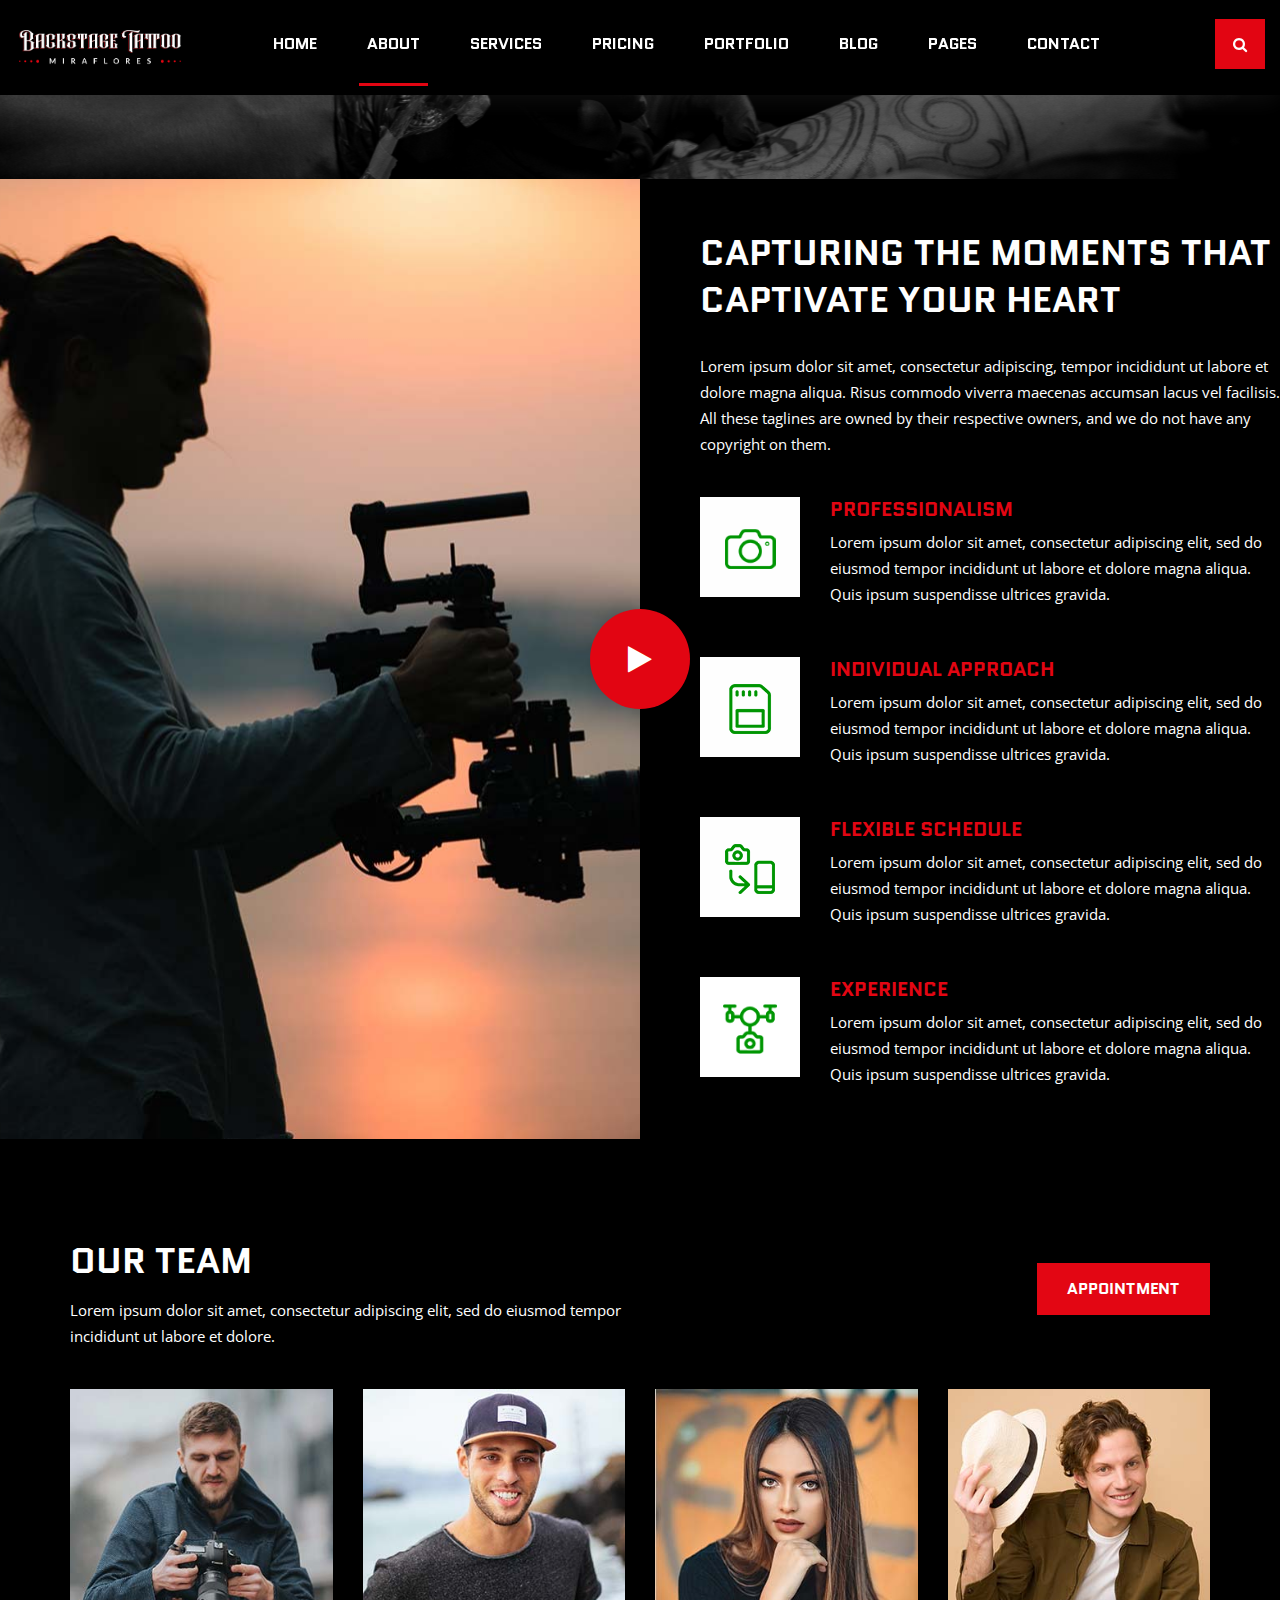
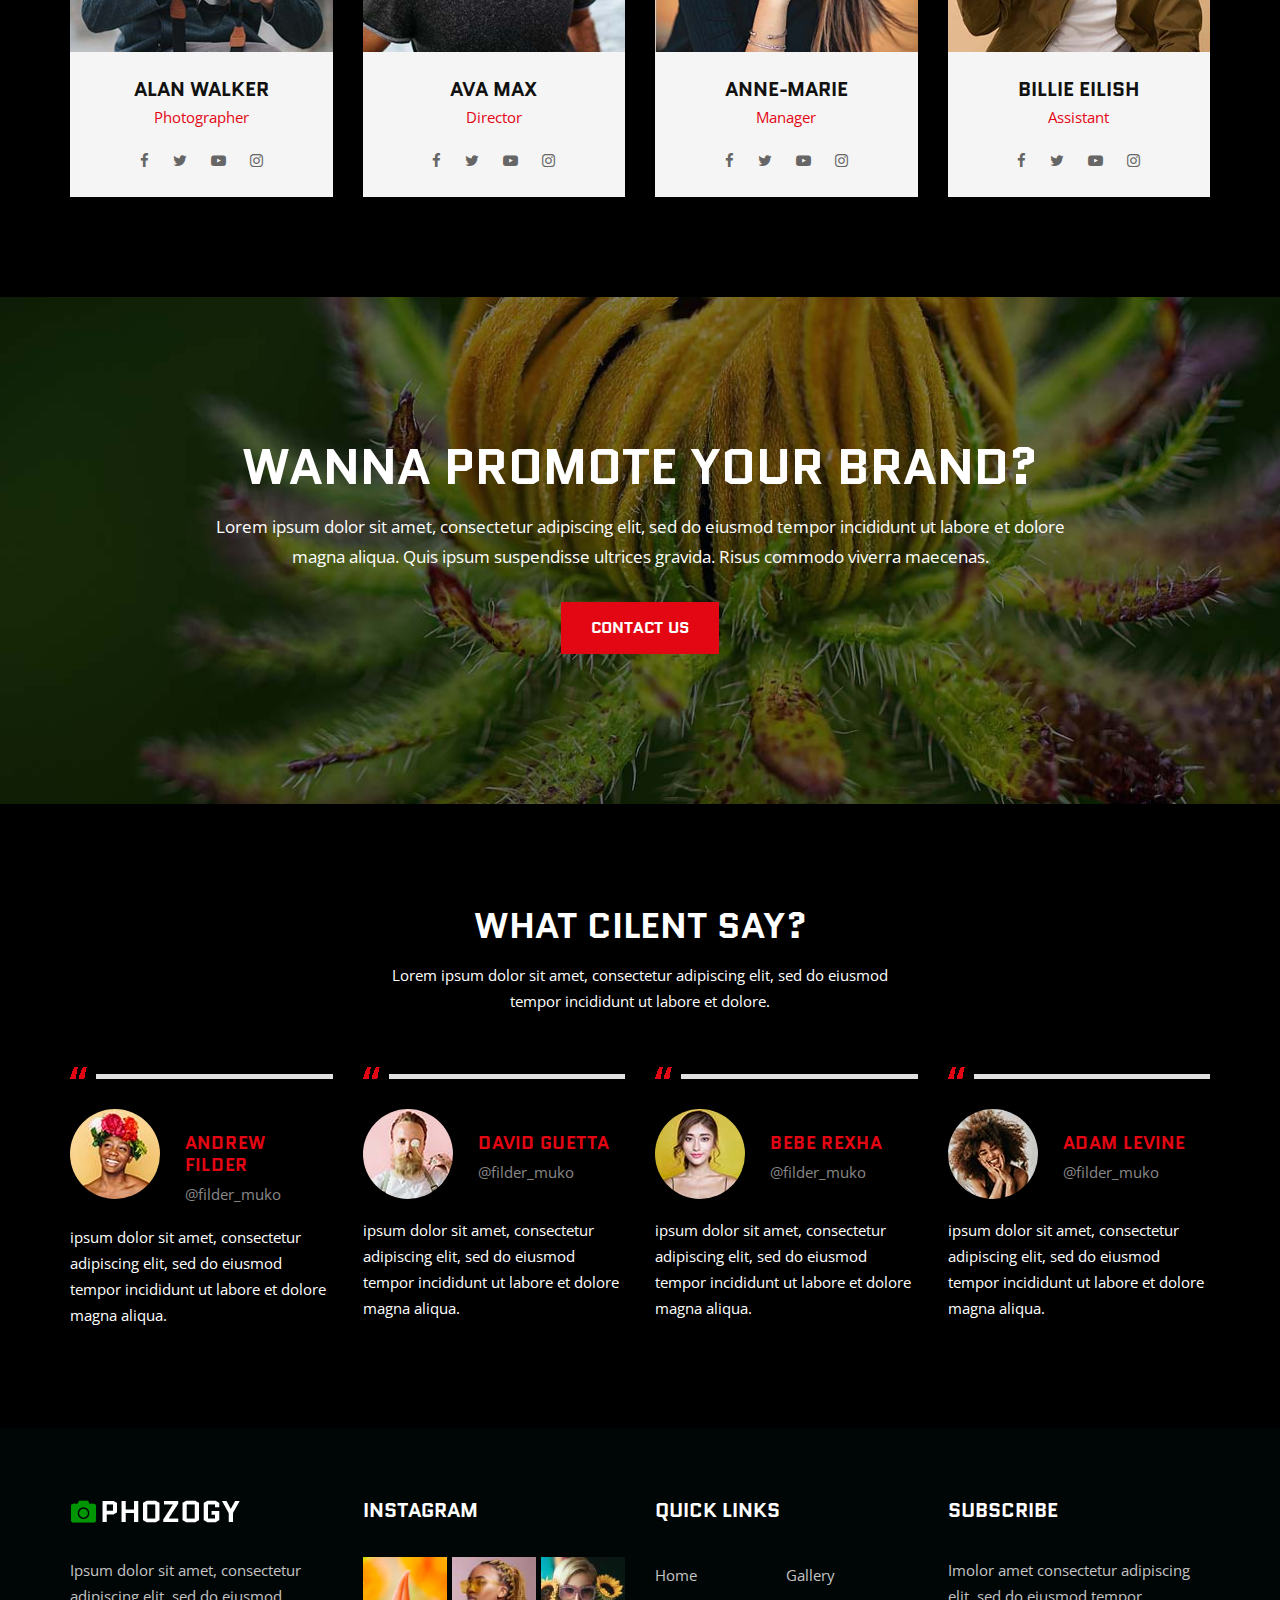
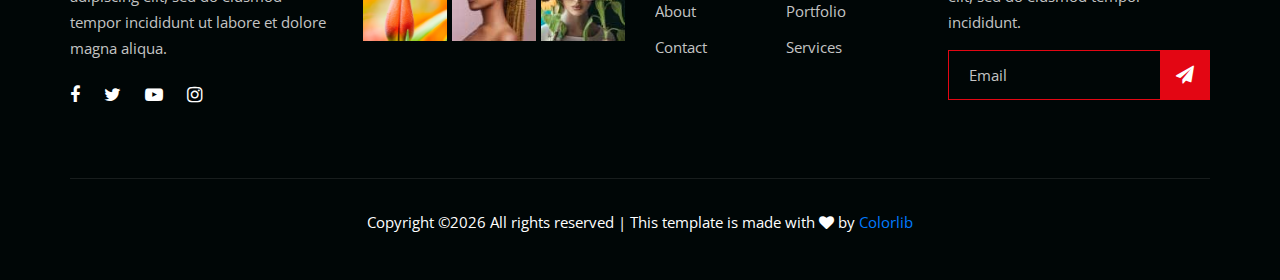
==== about.html @ 32473159 "Web 1.0" ====
<!DOCTYPE html>
<html lang="zxx">

<head>
    <meta charset="UTF-8">
    <meta name="description" content="Phozogy Template">
    <meta name="keywords" content="Phozogy, unica, creative, html">
    <meta name="viewport" content="width=device-width, initial-scale=1.0">
    <meta http-equiv="X-UA-Compatible" content="ie=edge">
    <title>Phozogy | Template</title>

    <!-- Google Font -->
    <link href="https://fonts.googleapis.com/css?family=Quantico:400,700&display=swap" rel="stylesheet">
    <link href="https://fonts.googleapis.com/css?family=Open+Sans:400,600,700&display=swap" rel="stylesheet">

    <!-- Css Styles -->
    <link rel="stylesheet" href="css/bootstrap.min.css" type="text/css">
    <link rel="stylesheet" href="css/font-awesome.min.css" type="text/css">
    <link rel="stylesheet" href="css/elegant-icons.css" type="text/css">
    <link rel="stylesheet" href="css/owl.carousel.min.css" type="text/css">
    <link rel="stylesheet" href="css/magnific-popup.css" type="text/css">
    <link rel="stylesheet" href="css/slicknav.min.css" type="text/css">
    <link rel="stylesheet" href="css/style.css" type="text/css">
</head>

<body>
    <!-- Page Preloder -->
    <div id="preloder">
        <div class="loader"></div>
    </div>

    <!-- Header Section Begin -->
    <header class="header-section header-normal">
        <div class="container-fluid">
            <div class="row">
                <div class="col-lg-12">
                    <div class="logo">
                        <a href="./index.html">
                            <img src="img/logo.png" alt="">
                        </a>
                    </div>
                    <nav class="nav-menu mobile-menu">
                        <ul>
                            <li><a href="./index.html">Home</a></li>
                            <li class="active"><a href="./about.html">About</a></li>
                            <li><a href="./services.html">Services</a></li>
                            <li><a href="./pricing.html">Pricing</a></li>
                            <li><a href="./portfolio.html">Portfolio</a></li>
                            <li><a href="./blog.html">Blog</a></li>
                            <li><a href="#">Pages</a>
                                <ul class="dropdown">
                                    <li><a href="./gallery.html">Gallery</a></li>
                                    <li><a href="./portfolio-details.html">Portfolio Details</a></li>
                                    <li><a href="./blog-details.html">Blog Details</a></li>
                                </ul>
                            </li>
                            <li><a href="./contact.html">Contact</a></li>
                        </ul>
                    </nav>
                    <div class="top-search search-switch">
                        <i class="fa fa-search"></i>
                    </div>
                    <div id="mobile-menu-wrap"></div>
                </div>
            </div>
        </div>
    </header>
    <!-- Header End -->

    <!-- Breadcrumb Begin -->
    <div class="breadcrumb-option spad">
        <div class="container">
            <div class="row">
                <div class="col-lg-12">
                    <div class="bo-links">
                        <a href="./index.html"><i class="fa fa-home"></i> Home</a>
                        <span>About</span>
                    </div>
                </div>
            </div>
        </div>
    </div>
    <!-- Breadcrumb End -->

    <!-- About Section Begin -->
    <section class="about-section">
        <div class="container-fluid">
            <div class="row">
                <div class="col-lg-6 p-0">
                    <div class="about-pic set-bg" data-setbg="img/about/about-pic.jpg">
                        <a href="https://www.youtube.com/watch?v=hxADTEJalRw&list=WL&index=49&t=0s" class="play-btn video-popup"><i class="fa fa-play"></i></a>
                    </div>
                </div>
                <div class="col-lg-6 p-0">
                    <div class="about-text">
                        <div class="section-title">
                            <h2>Capturing the moments that captivate your heart</h2>
                            <p>Lorem ipsum dolor sit amet, consectetur adipiscing, tempor incididunt ut labore et dolore
                                magna aliqua. Risus commodo viverra maecenas accumsan lacus vel facilisis. All these
                                taglines are owned by their respective owners, and we do not have any copyright on them.
                            </p>
                        </div>
                        <div class="at-list">
                            <div class="al-item">
                                <div class="al-pic">
                                    <img src="img/about/list-1.png" alt="">
                                </div>
                                <div class="al-text">
                                    <h5>Professionalism</h5>
                                    <p>Lorem ipsum dolor sit amet, consectetur adipiscing elit, sed do eiusmod tempor
                                        incididunt ut labore et dolore magna aliqua. Quis ipsum suspendisse ultrices
                                        gravida.</p>
                                </div>
                            </div>
                            <div class="al-item">
                                <div class="al-pic">
                                    <img src="img/about/list-2.png" alt="">
                                </div>
                                <div class="al-text">
                                    <h5>Individual approach</h5>
                                    <p>Lorem ipsum dolor sit amet, consectetur adipiscing elit, sed do eiusmod tempor
                                        incididunt ut labore et dolore magna aliqua. Quis ipsum suspendisse ultrices
                                        gravida.</p>
                                </div>
                            </div>
                            <div class="al-item">
                                <div class="al-pic">
                                    <img src="img/about/list-3.png" alt="">
                                </div>
                                <div class="al-text">
                                    <h5>Flexible Schedule</h5>
                                    <p>Lorem ipsum dolor sit amet, consectetur adipiscing elit, sed do eiusmod tempor
                                        incididunt ut labore et dolore magna aliqua. Quis ipsum suspendisse ultrices
                                        gravida.</p>
                                </div>
                            </div>
                            <div class="al-item">
                                <div class="al-pic">
                                    <img src="img/about/list-4.png" alt="">
                                </div>
                                <div class="al-text">
                                    <h5>Experience</h5>
                                    <p>Lorem ipsum dolor sit amet, consectetur adipiscing elit, sed do eiusmod tempor
                                        incididunt ut labore et dolore magna aliqua. Quis ipsum suspendisse ultrices
                                        gravida.</p>
                                </div>
                            </div>
                        </div>
                    </div>
                </div>
            </div>
        </div>
    </section>
    <!-- About Section End -->

    <!-- Team Section Begin -->
    <section class="team-section spad">
        <div class="container">
            <div class="row">
                <div class="col-lg-6 col-md-6">
                    <div class="section-title">
                        <h2>Our team</h2>
                        <p>Lorem ipsum dolor sit amet, consectetur adipiscing elit, sed do eiusmod tempor incididunt ut
                            labore et dolore.</p>
                    </div>
                </div>
                <div class="col-lg-6 col-md-6">
                    <div class="right-btn">
                        <a href="#" class="primary-btn">Appointment</a>
                    </div>
                </div>
            </div>
            <div class="row">
                <div class="col-lg-3 col-md-6 col-sm-6">
                    <div class="team-item">
                        <img src="img/team/team-1.jpg" alt="">
                        <div class="ti-text">
                            <h5>Alan walker</h5>
                            <span>Photographer</span>
                            <div class="ti-social">
                                <a href="#"><i class="fa fa-facebook"></i></a>
                                <a href="#"><i class="fa fa-twitter"></i></a>
                                <a href="#"><i class="fa fa-youtube-play"></i></a>
                                <a href="#"><i class="fa fa-instagram"></i></a>
                            </div>
                        </div>
                    </div>
                </div>
                <div class="col-lg-3 col-md-6 col-sm-6">
                    <div class="team-item">
                        <img src="img/team/team-2.jpg" alt="">
                        <div class="ti-text">
                            <h5>Ava Max</h5>
                            <span>Director</span>
                            <div class="ti-social">
                                <a href="#"><i class="fa fa-facebook"></i></a>
                                <a href="#"><i class="fa fa-twitter"></i></a>
                                <a href="#"><i class="fa fa-youtube-play"></i></a>
                                <a href="#"><i class="fa fa-instagram"></i></a>
                            </div>
                        </div>
                    </div>
                </div>
                <div class="col-lg-3 col-md-6 col-sm-6">
                    <div class="team-item">
                        <img src="img/team/team-3.jpg" alt="">
                        <div class="ti-text">
                            <h5>Anne-Marie</h5>
                            <span>Manager</span>
                            <div class="ti-social">
                                <a href="#"><i class="fa fa-facebook"></i></a>
                                <a href="#"><i class="fa fa-twitter"></i></a>
                                <a href="#"><i class="fa fa-youtube-play"></i></a>
                                <a href="#"><i class="fa fa-instagram"></i></a>
                            </div>
                        </div>
                    </div>
                </div>
                <div class="col-lg-3 col-md-6 col-sm-6">
                    <div class="team-item">
                        <img src="img/team/team-4.jpg" alt="">
                        <div class="ti-text">
                            <h5>Billie Eilish</h5>
                            <span>Assistant</span>
                            <div class="ti-social">
                                <a href="#"><i class="fa fa-facebook"></i></a>
                                <a href="#"><i class="fa fa-twitter"></i></a>
                                <a href="#"><i class="fa fa-youtube-play"></i></a>
                                <a href="#"><i class="fa fa-instagram"></i></a>
                            </div>
                        </div>
                    </div>
                </div>
            </div>
        </div>
    </section>
    <!-- Team Section End -->

    <!-- Cta Section Begin -->
    <section class="cta-section spad set-bg" data-setbg="img/cta-bg.jpg">
        <div class="container">
            <div class="row">
                <div class="col-lg-12">
                    <div class="cta-text">
                        <h2>Wanna promote your brand?</h2>
                        <p>Lorem ipsum dolor sit amet, consectetur adipiscing elit, sed do eiusmod tempor incididunt ut
                            labore et dolore<br /> magna aliqua. Quis ipsum suspendisse ultrices gravida. Risus commodo
                            viverra maecenas.</p>
                        <a href="#" class="primary-btn">Contact us</a>
                    </div>
                </div>
            </div>
        </div>
    </section>
    <!-- Cta Section End -->

    <!-- Testimoial Section Begin -->
    <section class="testimonial-section spad">
        <div class="container">
            <div class="row">
                <div class="col-lg-12">
                    <div class="section-title">
                        <h2>What cilent say?</h2>
                        <p>Lorem ipsum dolor sit amet, consectetur adipiscing elit, sed do eiusmod<br /> tempor
                            incididunt ut labore et dolore.</p>
                    </div>
                </div>
            </div>
            <div class="row">
                <div class="col-lg-3 col-md-6 col-sm-6">
                    <div class="testimonial-item">
                        <div class="ti-author">
                            <div class="ta-pic">
                                <img src="img/testimonial/ta-1.jpg" alt="">
                            </div>
                            <div class="ta-text">
                                <h5>ANDREW FILDER</h5>
                                <span>@filder_muko</span>
                            </div>
                        </div>
                        <p>ipsum dolor sit amet, consectetur adipiscing elit, sed do eiusmod tempor incididunt ut labore
                            et dolore magna aliqua.</p>
                    </div>
                </div>
                <div class="col-lg-3 col-md-6 col-sm-6">
                    <div class="testimonial-item">
                        <div class="ti-author">
                            <div class="ta-pic">
                                <img src="img/testimonial/ta-2.jpg" alt="">
                            </div>
                            <div class="ta-text">
                                <h5>David Guetta</h5>
                                <span>@filder_muko</span>
                            </div>
                        </div>
                        <p>ipsum dolor sit amet, consectetur adipiscing elit, sed do eiusmod tempor incididunt ut labore
                            et dolore magna aliqua.</p>
                    </div>
                </div>
                <div class="col-lg-3 col-md-6 col-sm-6">
                    <div class="testimonial-item">
                        <div class="ti-author">
                            <div class="ta-pic">
                                <img src="img/testimonial/ta-3.jpg" alt="">
                            </div>
                            <div class="ta-text">
                                <h5>Bebe Rexha</h5>
                                <span>@filder_muko</span>
                            </div>
                        </div>
                        <p>ipsum dolor sit amet, consectetur adipiscing elit, sed do eiusmod tempor incididunt ut labore
                            et dolore magna aliqua.</p>
                    </div>
                </div>
                <div class="col-lg-3 col-md-6 col-sm-6">
                    <div class="testimonial-item">
                        <div class="ti-author">
                            <div class="ta-pic">
                                <img src="img/testimonial/ta-4.jpg" alt="">
                            </div>
                            <div class="ta-text">
                                <h5>Adam Levine</h5>
                                <span>@filder_muko</span>
                            </div>
                        </div>
                        <p>ipsum dolor sit amet, consectetur adipiscing elit, sed do eiusmod tempor incididunt ut labore
                            et dolore magna aliqua.</p>
                    </div>
                </div>
            </div>
        </div>
    </section>
    <!-- Testimonial Section End -->

    <!-- Footer Section Begin -->
    <footer class="footer-section">
        <div class="container">
            <div class="row">
                <div class="col-lg-3 col-md-6 col-sm-6">
                    <div class="fs-about">
                        <div class="fa-logo">
                            <a href="#">
                                <img src="img/f-logo.png" alt="">
                            </a>
                        </div>
                        <p>Ipsum dolor sit amet, consectetur adipiscing elit, sed do eiusmod tempor incididunt ut labore
                            et dolore magna aliqua.</p>
                        <div class="fa-social">
                            <a href="#"><i class="fa fa-facebook"></i></a>
                            <a href="#"><i class="fa fa-twitter"></i></a>
                            <a href="#"><i class="fa fa-youtube-play"></i></a>
                            <a href="#"><i class="fa fa-instagram"></i></a>
                        </div>
                    </div>
                </div>
                <div class="col-lg-3 col-md-6 col-sm-6">
                    <div class="fs-widget">
                        <h5>Instagram</h5>
                        <div class="fw-instagram">
                            <img src="img/instagram/insta-1.jpg" alt="">
                            <img src="img/instagram/insta-2.jpg" alt="">
                            <img src="img/instagram/insta-3.jpg" alt="">
                        </div>
                    </div>
                </div>
                <div class="col-lg-3 col-md-6 col-sm-6">
                    <div class="fs-widget">
                        <h5>Quick links</h5>
                        <ul>
                            <li><a href="#">Home</a></li>
                            <li><a href="#">About</a></li>
                            <li><a href="#">Contact</a></li>
                        </ul>
                        <ul>
                            <li><a href="#">Gallery</a></li>
                            <li><a href="#">Portfolio</a></li>
                            <li><a href="#">Services</a></li>
                        </ul>
                    </div>
                </div>
                <div class="col-lg-3 col-md-6 col-sm-6">
                    <div class="fs-widget">
                        <h5>Subscribe</h5>
                        <p>Imolor amet consectetur adipiscing elit, sed do eiusmod tempor incididunt.</p>
                        <div class="fw-subscribe">
                            <form action="#">
                                <input type="text" placeholder="Email">
                                <button type="submit"><i class="fa fa-send"></i></button>
                            </form>
                        </div>
                    </div>
                </div>
                <div class="col-lg-12">
                    <div class="copyright-text">
                        <p><!-- Link back to Colorlib can't be removed. Template is licensed under CC BY 3.0. -->
  Copyright &copy;<script>document.write(new Date().getFullYear());</script> All rights reserved | This template is made with <i class="fa fa-heart" aria-hidden="true"></i> by <a href="https://colorlib.com" target="_blank">Colorlib</a>
  <!-- Link back to Colorlib can't be removed. Template is licensed under CC BY 3.0. --></p>
                    </div>
                </div>
            </div>
        </div>
    </footer>
    <!-- Footer Section End -->

    <!-- Search model Begin -->
    <div class="search-model">
        <div class="h-100 d-flex align-items-center justify-content-center">
            <div class="search-close-switch">+</div>
            <form class="search-model-form">
                <input type="text" id="search-input" placeholder="Search here.....">
            </form>
        </div>
    </div>
    <!-- Search model end -->

    <!-- Js Plugins -->
    <script src="js/jquery-3.3.1.min.js"></script>
    <script src="js/bootstrap.min.js"></script>
    <script src="js/jquery.magnific-popup.min.js"></script>
    <script src="js/isotope.pkgd.min.js"></script>
    <script src="js/masonry.pkgd.min.js"></script>
    <script src="js/jquery.slicknav.js"></script>
    <script src="js/owl.carousel.min.js"></script>
    <script src="js/main.js"></script>
</body>

</html>
---- css/elegant-icons.css ----
@font-face {
	font-family: 'ElegantIcons';
	src:url('../fonts/ElegantIcons.eot');
	src:url('../fonts/ElegantIcons.eot?#iefix') format('embedded-opentype'),
		url('../fonts/ElegantIcons.woff') format('woff'),
		url('../fonts/ElegantIcons.ttf') format('truetype'),
		url('../fonts/ElegantIcons.svg#ElegantIcons') format('svg');
	font-weight: normal;
	font-style: normal;
}

/* Use the following CSS code if you want to use data attributes for inserting your icons */
[data-icon]:before {
	font-family: 'ElegantIcons';
	content: attr(data-icon);
	speak: none;
	font-weight: normal;
	font-variant: normal;
	text-transform: none;
	line-height: 1;
	-webkit-font-smoothing: antialiased;
	-moz-osx-font-smoothing: grayscale;
}

/* Use the following CSS code if you want to have a class per icon */
/*
Instead of a list of all class selectors,
you can use the generic selector below, but it's slower:
[class*="your-class-prefix"] {
*/
.arrow_up, .arrow_down, .arrow_left, .arrow_right, .arrow_left-up, .arrow_right-up, .arrow_right-down, .arrow_left-down, .arrow-up-down, .arrow_up-down_alt, .arrow_left-right_alt, .arrow_left-right, .arrow_expand_alt2, .arrow_expand_alt, .arrow_condense, .arrow_expand, .arrow_move, .arrow_carrot-up, .arrow_carrot-down, .arrow_carrot-left, .arrow_carrot-right, .arrow_carrot-2up, .arrow_carrot-2down, .arrow_carrot-2left, .arrow_carrot-2right, .arrow_carrot-up_alt2, .arrow_carrot-down_alt2, .arrow_carrot-left_alt2, .arrow_carrot-right_alt2, .arrow_carrot-2up_alt2, .arrow_carrot-2down_alt2, .arrow_carrot-2left_alt2, .arrow_carrot-2right_alt2, .arrow_triangle-up, .arrow_triangle-down, .arrow_triangle-left, .arrow_triangle-right, .arrow_triangle-up_alt2, .arrow_triangle-down_alt2, .arrow_triangle-left_alt2, .arrow_triangle-right_alt2, .arrow_back, .icon_minus-06, .icon_plus, .icon_close, .icon_check, .icon_minus_alt2, .icon_plus_alt2, .icon_close_alt2, .icon_check_alt2, .icon_zoom-out_alt, .icon_zoom-in_alt, .icon_search, .icon_box-empty, .icon_box-selected, .icon_minus-box, .icon_plus-box, .icon_box-checked, .icon_circle-empty, .icon_circle-slelected, .icon_stop_alt2, .icon_stop, .icon_pause_alt2, .icon_pause, .icon_menu, .icon_menu-square_alt2, .icon_menu-circle_alt2, .icon_ul, .icon_ol, .icon_adjust-horiz, .icon_adjust-vert, .icon_document_alt, .icon_documents_alt, .icon_pencil, .icon_pencil-edit_alt, .icon_pencil-edit, .icon_folder-alt, .icon_folder-open_alt, .icon_folder-add_alt, .icon_info_alt, .icon_error-oct_alt, .icon_error-circle_alt, .icon_error-triangle_alt, .icon_question_alt2, .icon_question, .icon_comment_alt, .icon_chat_alt, .icon_vol-mute_alt, .icon_volume-low_alt, .icon_volume-high_alt, .icon_quotations, .icon_quotations_alt2, .icon_clock_alt, .icon_lock_alt, .icon_lock-open_alt, .icon_key_alt, .icon_cloud_alt, .icon_cloud-upload_alt, .icon_cloud-download_alt, .icon_image, .icon_images, .icon_lightbulb_alt, .icon_gift_alt, .icon_house_alt, .icon_genius, .icon_mobile, .icon_tablet, .icon_laptop, .icon_desktop, .icon_camera_alt, .icon_mail_alt, .icon_cone_alt, .icon_ribbon_alt, .icon_bag_alt, .icon_creditcard, .icon_cart_alt, .icon_paperclip, .icon_tag_alt, .icon_tags_alt, .icon_trash_alt, .icon_cursor_alt, .icon_mic_alt, .icon_compass_alt, .icon_pin_alt, .icon_pushpin_alt, .icon_map_alt, .icon_drawer_alt, .icon_toolbox_alt, .icon_book_alt, .icon_calendar, .icon_film, .icon_table, .icon_contacts_alt, .icon_headphones, .icon_lifesaver, .icon_piechart, .icon_refresh, .icon_link_alt, .icon_link, .icon_loading, .icon_blocked, .icon_archive_alt, .icon_heart_alt, .icon_star_alt, .icon_star-half_alt, .icon_star, .icon_star-half, .icon_tools, .icon_tool, .icon_cog, .icon_cogs, .arrow_up_alt, .arrow_down_alt, .arrow_left_alt, .arrow_right_alt, .arrow_left-up_alt, .arrow_right-up_alt, .arrow_right-down_alt, .arrow_left-down_alt, .arrow_condense_alt, .arrow_expand_alt3, .arrow_carrot_up_alt, .arrow_carrot-down_alt, .arrow_carrot-left_alt, .arrow_carrot-right_alt, .arrow_carrot-2up_alt, .arrow_carrot-2dwnn_alt, .arrow_carrot-2left_alt, .arrow_carrot-2right_alt, .arrow_triangle-up_alt, .arrow_triangle-down_alt, .arrow_triangle-left_alt, .arrow_triangle-right_alt, .icon_minus_alt, .icon_plus_alt, .icon_close_alt, .icon_check_alt, .icon_zoom-out, .icon_zoom-in, .icon_stop_alt, .icon_menu-square_alt, .icon_menu-circle_alt, .icon_document, .icon_documents, .icon_pencil_alt, .icon_folder, .icon_folder-open, .icon_folder-add, .icon_folder_upload, .icon_folder_download, .icon_info, .icon_error-circle, .icon_error-oct, .icon_error-triangle, .icon_question_alt, .icon_comment, .icon_chat, .icon_vol-mute, .icon_volume-low, .icon_volume-high, .icon_quotations_alt, .icon_clock, .icon_lock, .icon_lock-open, .icon_key, .icon_cloud, .icon_cloud-upload, .icon_cloud-download, .icon_lightbulb, .icon_gift, .icon_house, .icon_camera, .icon_mail, .icon_cone, .icon_ribbon, .icon_bag, .icon_cart, .icon_tag, .icon_tags, .icon_trash, .icon_cursor, .icon_mic, .icon_compass, .icon_pin, .icon_pushpin, .icon_map, .icon_drawer, .icon_toolbox, .icon_book, .icon_contacts, .icon_archive, .icon_heart, .icon_profile, .icon_group, .icon_grid-2x2, .icon_grid-3x3, .icon_music, .icon_pause_alt, .icon_phone, .icon_upload, .icon_download, .social_facebook, .social_twitter, .social_pinterest, .social_googleplus, .social_tumblr, .social_tumbleupon, .social_wordpress, .social_instagram, .social_dribbble, .social_vimeo, .social_linkedin, .social_rss, .social_deviantart, .social_share, .social_myspace, .social_skype, .social_youtube, .social_picassa, .social_googledrive, .social_flickr, .social_blogger, .social_spotify, .social_delicious, .social_facebook_circle, .social_twitter_circle, .social_pinterest_circle, .social_googleplus_circle, .social_tumblr_circle, .social_stumbleupon_circle, .social_wordpress_circle, .social_instagram_circle, .social_dribbble_circle, .social_vimeo_circle, .social_linkedin_circle, .social_rss_circle, .social_deviantart_circle, .social_share_circle, .social_myspace_circle, .social_skype_circle, .social_youtube_circle, .social_picassa_circle, .social_googledrive_alt2, .social_flickr_circle, .social_blogger_circle, .social_spotify_circle, .social_delicious_circle, .social_facebook_square, .social_twitter_square, .social_pinterest_square, .social_googleplus_square, .social_tumblr_square, .social_stumbleupon_square, .social_wordpress_square, .social_instagram_square, .social_dribbble_square, .social_vimeo_square, .social_linkedin_square, .social_rss_square, .social_deviantart_square, .social_share_square, .social_myspace_square, .social_skype_square, .social_youtube_square, .social_picassa_square, .social_googledrive_square, .social_flickr_square, .social_blogger_square, .social_spotify_square, .social_delicious_square, .icon_printer, .icon_calulator, .icon_building, .icon_floppy, .icon_drive, .icon_search-2, .icon_id, .icon_id-2, .icon_puzzle, .icon_like, .icon_dislike, .icon_mug, .icon_currency, .icon_wallet, .icon_pens, .icon_easel, .icon_flowchart, .icon_datareport, .icon_briefcase, .icon_shield, .icon_percent, .icon_globe, .icon_globe-2, .icon_target, .icon_hourglass, .icon_balance, .icon_rook, .icon_printer-alt, .icon_calculator_alt, .icon_building_alt, .icon_floppy_alt, .icon_drive_alt, .icon_search_alt, .icon_id_alt, .icon_id-2_alt, .icon_puzzle_alt, .icon_like_alt, .icon_dislike_alt, .icon_mug_alt, .icon_currency_alt, .icon_wallet_alt, .icon_pens_alt, .icon_easel_alt, .icon_flowchart_alt, .icon_datareport_alt, .icon_briefcase_alt, .icon_shield_alt, .icon_percent_alt, .icon_globe_alt, .icon_clipboard {
	font-family: 'ElegantIcons';
	speak: none;
	font-style: normal;
	font-weight: normal;
	font-variant: normal;
	text-transform: none;
	line-height: 1;
	-webkit-font-smoothing: antialiased;
}
.arrow_up:before {
	content: "\21";
}
.arrow_down:before {
	content: "\22";
}
.arrow_left:before {
	content: "\23";
}
.arrow_right:before {
	content: "\24";
}
.arrow_left-up:before {
	content: "\25";
}
.arrow_right-up:before {
	content: "\26";
}
.arrow_right-down:before {
	content: "\27";
}
.arrow_left-down:before {
	content: "\28";
}
.arrow-up-down:before {
	content: "\29";
}
.arrow_up-down_alt:before {
	content: "\2a";
}
.arrow_left-right_alt:before {
	content: "\2b";
}
.arrow_left-right:before {
	content: "\2c";
}
.arrow_expand_alt2:before {
	content: "\2d";
}
.arrow_expand_alt:before {
	content: "\2e";
}
.arrow_condense:before {
	content: "\2f";
}
.arrow_expand:before {
	content: "\30";
}
.arrow_move:before {
	content: "\31";
}
.arrow_carrot-up:before {
	content: "\32";
}
.arrow_carrot-down:before {
	content: "\33";
}
.arrow_carrot-left:before {
	content: "\34";
}
.arrow_carrot-right:before {
	content: "\35";
}
.arrow_carrot-2up:before {
	content: "\36";
}
.arrow_carrot-2down:before {
	content: "\37";
}
.arrow_carrot-2left:before {
	content: "\38";
}
.arrow_carrot-2right:before {
	content: "\39";
}
.arrow_carrot-up_alt2:before {
	content: "\3a";
}
.arrow_carrot-down_alt2:before {
	content: "\3b";
}
.arrow_carrot-left_alt2:before {
	content: "\3c";
}
.arrow_carrot-right_alt2:before {
	content: "\3d";
}
.arrow_carrot-2up_alt2:before {
	content: "\3e";
}
.arrow_carrot-2down_alt2:before {
	content: "\3f";
}
.arrow_carrot-2left_alt2:before {
	content: "\40";
}
.arrow_carrot-2right_alt2:before {
	content: "\41";
}
.arrow_triangle-up:before {
	content: "\42";
}
.arrow_triangle-down:before {
	content: "\43";
}
.arrow_triangle-left:before {
	content: "\44";
}
.arrow_triangle-right:before {
	content: "\45";
}
.arrow_triangle-up_alt2:before {
	content: "\46";
}
.arrow_triangle-down_alt2:before {
	content: "\47";
}
.arrow_triangle-left_alt2:before {
	content: "\48";
}
.arrow_triangle-right_alt2:before {
	content: "\49";
}
.arrow_back:before {
	content: "\4a";
}
.icon_minus-06:before {
	content: "\4b";
}
.icon_plus:before {
	content: "\4c";
}
.icon_close:before {
	content: "\4d";
}
.icon_check:before {
	content: "\4e";
}
.icon_minus_alt2:before {
	content: "\4f";
}
.icon_plus_alt2:before {
	content: "\50";
}
.icon_close_alt2:before {
	content: "\51";
}
.icon_check_alt2:before {
	content: "\52";
}
.icon_zoom-out_alt:before {
	content: "\53";
}
.icon_zoom-in_alt:before {
	content: "\54";
}
.icon_search:before {
	content: "\55";
}
.icon_box-empty:before {
	content: "\56";
}
.icon_box-selected:before {
	content: "\57";
}
.icon_minus-box:before {
	content: "\58";
}
.icon_plus-box:before {
	content: "\59";
}
.icon_box-checked:before {
	content: "\5a";
}
.icon_circle-empty:before {
	content: "\5b";
}
.icon_circle-slelected:before {
	content: "\5c";
}
.icon_stop_alt2:before {
	content: "\5d";
}
.icon_stop:before {
	content: "\5e";
}
.icon_pause_alt2:before {
	content: "\5f";
}
.icon_pause:before {
	content: "\60";
}
.icon_menu:before {
	content: "\61";
}
.icon_menu-square_alt2:before {
	content: "\62";
}
.icon_menu-circle_alt2:before {
	content: "\63";
}
.icon_ul:before {
	content: "\64";
}
.icon_ol:before {
	content: "\65";
}
.icon_adjust-horiz:before {
	content: "\66";
}
.icon_adjust-vert:before {
	content: "\67";
}
.icon_document_alt:before {
	content: "\68";
}
.icon_documents_alt:before {
	content: "\69";
}
.icon_pencil:before {
	content: "\6a";
}
.icon_pencil-edit_alt:before {
	content: "\6b";
}
.icon_pencil-edit:before {
	content: "\6c";
}
.icon_folder-alt:before {
	content: "\6d";
}
.icon_folder-open_alt:before {
	content: "\6e";
}
.icon_folder-add_alt:before {
	content: "\6f";
}
.icon_info_alt:before {
	content: "\70";
}
.icon_error-oct_alt:before {
	content: "\71";
}
.icon_error-circle_alt:before {
	content: "\72";
}
.icon_error-triangle_alt:before {
	content: "\73";
}
.icon_question_alt2:before {
	content: "\74";
}
.icon_question:before {
	content: "\75";
}
.icon_comment_alt:before {
	content: "\76";
}
.icon_chat_alt:before {
	content: "\77";
}
.icon_vol-mute_alt:before {
	content: "\78";
}
.icon_volume-low_alt:before {
	content: "\79";
}
.icon_volume-high_alt:before {
	content: "\7a";
}
.icon_quotations:before {
	content: "\7b";
}
.icon_quotations_alt2:before {
	content: "\7c";
}
.icon_clock_alt:before {
	content: "\7d";
}
.icon_lock_alt:before {
	content: "\7e";
}
.icon_lock-open_alt:before {
	content: "\e000";
}
.icon_key_alt:before {
	content: "\e001";
}
.icon_cloud_alt:before {
	content: "\e002";
}
.icon_cloud-upload_alt:before {
	content: "\e003";
}
.icon_cloud-download_alt:before {
	content: "\e004";
}
.icon_image:before {
	content: "\e005";
}
.icon_images:before {
	content: "\e006";
}
.icon_lightbulb_alt:before {
	content: "\e007";
}
.icon_gift_alt:before {
	content: "\e008";
}
.icon_house_alt:before {
	content: "\e009";
}
.icon_genius:before {
	content: "\e00a";
}
.icon_mobile:before {
	content: "\e00b";
}
.icon_tablet:before {
	content: "\e00c";
}
.icon_laptop:before {
	content: "\e00d";
}
.icon_desktop:before {
	content: "\e00e";
}
.icon_camera_alt:before {
	content: "\e00f";
}
.icon_mail_alt:before {
	content: "\e010";
}
.icon_cone_alt:before {
	content: "\e011";
}
.icon_ribbon_alt:before {
	content: "\e012";
}
.icon_bag_alt:before {
	content: "\e013";
}
.icon_creditcard:before {
	content: "\e014";
}
.icon_cart_alt:before {
	content: "\e015";
}
.icon_paperclip:before {
	content: "\e016";
}
.icon_tag_alt:before {
	content: "\e017";
}
.icon_tags_alt:before {
	content: "\e018";
}
.icon_trash_alt:before {
	content: "\e019";
}
.icon_cursor_alt:before {
	content: "\e01a";
}
.icon_mic_alt:before {
	content: "\e01b";
}
.icon_compass_alt:before {
	content: "\e01c";
}
.icon_pin_alt:before {
	content: "\e01d";
}
.icon_pushpin_alt:before {
	content: "\e01e";
}
.icon_map_alt:before {
	content: "\e01f";
}
.icon_drawer_alt:before {
	content: "\e020";
}
.icon_toolbox_alt:before {
	content: "\e021";
}
.icon_book_alt:before {
	content: "\e022";
}
.icon_calendar:before {
	content: "\e023";
}
.icon_film:before {
	content: "\e024";
}
.icon_table:before {
	content: "\e025";
}
.icon_contacts_alt:before {
	content: "\e026";
}
.icon_headphones:before {
	content: "\e027";
}
.icon_lifesaver:before {
	content: "\e028";
}
.icon_piechart:before {
	content: "\e029";
}
.icon_refresh:before {
	content: "\e02a";
}
.icon_link_alt:before {
	content: "\e02b";
}
.icon_link:before {
	content: "\e02c";
}
.icon_loading:before {
	content: "\e02d";
}
.icon_blocked:before {
	content: "\e02e";
}
.icon_archive_alt:before {
	content: "\e02f";
}
.icon_heart_alt:before {
	content: "\e030";
}
.icon_star_alt:before {
	content: "\e031";
}
.icon_star-half_alt:before {
	content: "\e032";
}
.icon_star:before {
	content: "\e033";
}
.icon_star-half:before {
	content: "\e034";
}
.icon_tools:before {
	content: "\e035";
}
.icon_tool:before {
	content: "\e036";
}
.icon_cog:before {
	content: "\e037";
}
.icon_cogs:before {
	content: "\e038";
}
.arrow_up_alt:before {
	content: "\e039";
}
.arrow_down_alt:before {
	content: "\e03a";
}
.arrow_left_alt:before {
	content: "\e03b";
}
.arrow_right_alt:before {
	content: "\e03c";
}
.arrow_left-up_alt:before {
	content: "\e03d";
}
.arrow_right-up_alt:before {
	content: "\e03e";
}
.arrow_right-down_alt:before {
	content: "\e03f";
}
.arrow_left-down_alt:before {
	content: "\e040";
}
.arrow_condense_alt:before {
	content: "\e041";
}
.arrow_expand_alt3:before {
	content: "\e042";
}
.arrow_carrot_up_alt:before {
	content: "\e043";
}
.arrow_carrot-down_alt:before {
	content: "\e044";
}
.arrow_carrot-left_alt:before {
	content: "\e045";
}
.arrow_carrot-right_alt:before {
	content: "\e046";
}
.arrow_carrot-2up_alt:before {
	content: "\e047";
}
.arrow_carrot-2dwnn_alt:before {
	content: "\e048";
}
.arrow_carrot-2left_alt:before {
	content: "\e049";
}
.arrow_carrot-2right_alt:before {
	content: "\e04a";
}
.arrow_triangle-up_alt:before {
	content: "\e04b";
}
.arrow_triangle-down_alt:before {
	content: "\e04c";
}
.arrow_triangle-left_alt:before {
	content: "\e04d";
}
.arrow_triangle-right_alt:before {
	content: "\e04e";
}
.icon_minus_alt:before {
	content: "\e04f";
}
.icon_plus_alt:before {
	content: "\e050";
}
.icon_close_alt:before {
	content: "\e051";
}
.icon_check_alt:before {
	content: "\e052";
}
.icon_zoom-out:before {
	content: "\e053";
}
.icon_zoom-in:before {
	content: "\e054";
}
.icon_stop_alt:before {
	content: "\e055";
}
.icon_menu-square_alt:before {
	content: "\e056";
}
.icon_menu-circle_alt:before {
	content: "\e057";
}
.icon_document:before {
	content: "\e058";
}
.icon_documents:before {
	content: "\e059";
}
.icon_pencil_alt:before {
	content: "\e05a";
}
.icon_folder:before {
	content: "\e05b";
}
.icon_folder-open:before {
	content: "\e05c";
}
.icon_folder-add:before {
	content: "\e05d";
}
.icon_folder_upload:before {
	content: "\e05e";
}
.icon_folder_download:before {
	content: "\e05f";
}
.icon_info:before {
	content: "\e060";
}
.icon_error-circle:before {
	content: "\e061";
}
.icon_error-oct:before {
	content: "\e062";
}
.icon_error-triangle:before {
	content: "\e063";
}
.icon_question_alt:before {
	content: "\e064";
}
.icon_comment:before {
	content: "\e065";
}
.icon_chat:before {
	content: "\e066";
}
.icon_vol-mute:before {
	content: "\e067";
}
.icon_volume-low:before {
	content: "\e068";
}
.icon_volume-high:before {
	content: "\e069";
}
.icon_quotations_alt:before {
	content: "\e06a";
}
.icon_clock:before {
	content: "\e06b";
}
.icon_lock:before {
	content: "\e06c";
}
.icon_lock-open:before {
	content: "\e06d";
}
.icon_key:before {
	content: "\e06e";
}
.icon_cloud:before {
	content: "\e06f";
}
.icon_cloud-upload:before {
	content: "\e070";
}
.icon_cloud-download:before {
	content: "\e071";
}
.icon_lightbulb:before {
	content: "\e072";
}
.icon_gift:before {
	content: "\e073";
}
.icon_house:before {
	content: "\e074";
}
.icon_camera:before {
	content: "\e075";
}
.icon_mail:before {
	content: "\e076";
}
.icon_cone:before {
	content: "\e077";
}
.icon_ribbon:before {
	content: "\e078";
}
.icon_bag:before {
	content: "\e079";
}
.icon_cart:before {
	content: "\e07a";
}
.icon_tag:before {
	content: "\e07b";
}
.icon_tags:before {
	content: "\e07c";
}
.icon_trash:before {
	content: "\e07d";
}
.icon_cursor:before {
	content: "\e07e";
}
.icon_mic:before {
	content: "\e07f";
}
.icon_compass:before {
	content: "\e080";
}
.icon_pin:before {
	content: "\e081";
}
.icon_pushpin:before {
	content: "\e082";
}
.icon_map:before {
	content: "\e083";
}
.icon_drawer:before {
	content: "\e084";
}
.icon_toolbox:before {
	content: "\e085";
}
.icon_book:before {
	content: "\e086";
}
.icon_contacts:before {
	content: "\e087";
}
.icon_archive:before {
	content: "\e088";
}
.icon_heart:before {
	content: "\e089";
}
.icon_profile:before {
	content: "\e08a";
}
.icon_group:before {
	content: "\e08b";
}
.icon_grid-2x2:before {
	content: "\e08c";
}
.icon_grid-3x3:before {
	content: "\e08d";
}
.icon_music:before {
	content: "\e08e";
}
.icon_pause_alt:before {
	content: "\e08f";
}
.icon_phone:before {
	content: "\e090";
}
.icon_upload:before {
	content: "\e091";
}
.icon_download:before {
	content: "\e092";
}
.social_facebook:before {
	content: "\e093";
}
.social_twitter:before {
	content: "\e094";
}
.social_pinterest:before {
	content: "\e095";
}
.social_googleplus:before {
	content: "\e096";
}
.social_tumblr:before {
	content: "\e097";
}
.social_tumbleupon:before {
	content: "\e098";
}
.social_wordpress:before {
	content: "\e099";
}
.social_instagram:before {
	content: "\e09a";
}
.social_dribbble:before {
	content: "\e09b";
}
.social_vimeo:before {
	content: "\e09c";
}
.social_linkedin:before {
	content: "\e09d";
}
.social_rss:before {
	content: "\e09e";
}
.social_deviantart:before {
	content: "\e09f";
}
.social_share:before {
	content: "\e0a0";
}
.social_myspace:before {
	content: "\e0a1";
}
.social_skype:before {
	content: "\e0a2";
}
.social_youtube:before {
	content: "\e0a3";
}
.social_picassa:before {
	content: "\e0a4";
}
.social_googledrive:before {
	content: "\e0a5";
}
.social_flickr:before {
	content: "\e0a6";
}
.social_blogger:before {
	content: "\e0a7";
}
.social_spotify:before {
	content: "\e0a8";
}
.social_delicious:before {
	content: "\e0a9";
}
.social_facebook_circle:before {
	content: "\e0aa";
}
.social_twitter_circle:before {
	content: "\e0ab";
}
.social_pinterest_circle:before {
	content: "\e0ac";
}
.social_googleplus_circle:before {
	content: "\e0ad";
}
.social_tumblr_circle:before {
	content: "\e0ae";
}
.social_stumbleupon_circle:before {
	content: "\e0af";
}
.social_wordpress_circle:before {
	content: "\e0b0";
}
.social_instagram_circle:before {
	content: "\e0b1";
}
.social_dribbble_circle:before {
	content: "\e0b2";
}
.social_vimeo_circle:before {
	content: "\e0b3";
}
.social_linkedin_circle:before {
	content: "\e0b4";
}
.social_rss_circle:before {
	content: "\e0b5";
}
.social_deviantart_circle:before {
	content: "\e0b6";
}
.social_share_circle:before {
	content: "\e0b7";
}
.social_myspace_circle:before {
	content: "\e0b8";
}
.social_skype_circle:before {
	content: "\e0b9";
}
.social_youtube_circle:before {
	content: "\e0ba";
}
.social_picassa_circle:before {
	content: "\e0bb";
}
.social_googledrive_alt2:before {
	content: "\e0bc";
}
.social_flickr_circle:before {
	content: "\e0bd";
}
.social_blogger_circle:before {
	content: "\e0be";
}
.social_spotify_circle:before {
	content: "\e0bf";
}
.social_delicious_circle:before {
	content: "\e0c0";
}
.social_facebook_square:before {
	content: "\e0c1";
}
.social_twitter_square:before {
	content: "\e0c2";
}
.social_pinterest_square:before {
	content: "\e0c3";
}
.social_googleplus_square:before {
	content: "\e0c4";
}
.social_tumblr_square:before {
	content: "\e0c5";
}
.social_stumbleupon_square:before {
	content: "\e0c6";
}
.social_wordpress_square:before {
	content: "\e0c7";
}
.social_instagram_square:before {
	content: "\e0c8";
}
.social_dribbble_square:before {
	content: "\e0c9";
}
.social_vimeo_square:before {
	content: "\e0ca";
}
.social_linkedin_square:before {
	content: "\e0cb";
}
.social_rss_square:before {
	content: "\e0cc";
}
.social_deviantart_square:before {
	content: "\e0cd";
}
.social_share_square:before {
	content: "\e0ce";
}
.social_myspace_square:before {
	content: "\e0cf";
}
.social_skype_square:before {
	content: "\e0d0";
}
.social_youtube_square:before {
	content: "\e0d1";
}
.social_picassa_square:before {
	content: "\e0d2";
}
.social_googledrive_square:before {
	content: "\e0d3";
}
.social_flickr_square:before {
	content: "\e0d4";
}
.social_blogger_square:before {
	content: "\e0d5";
}
.social_spotify_square:before {
	content: "\e0d6";
}
.social_delicious_square:before {
	content: "\e0d7";
}
.icon_printer:before {
	content: "\e103";
}
.icon_calulator:before {
	content: "\e0ee";
}
.icon_building:before {
	content: "\e0ef";
}
.icon_floppy:before {
	content: "\e0e8";
}
.icon_drive:before {
	content: "\e0ea";
}
.icon_search-2:before {
	content: "\e101";
}
.icon_id:before {
	content: "\e107";
}
.icon_id-2:before {
	content: "\e108";
}
.icon_puzzle:before {
	content: "\e102";
}
.icon_like:before {
	content: "\e106";
}
.icon_dislike:before {
	content: "\e0eb";
}
.icon_mug:before {
	content: "\e105";
}
.icon_currency:before {
	content: "\e0ed";
}
.icon_wallet:before {
	content: "\e100";
}
.icon_pens:before {
	content: "\e104";
}
.icon_easel:before {
	content: "\e0e9";
}
.icon_flowchart:before {
	content: "\e109";
}
.icon_datareport:before {
	content: "\e0ec";
}
.icon_briefcase:before {
	content: "\e0fe";
}
.icon_shield:before {
	content: "\e0f6";
}
.icon_percent:before {
	content: "\e0fb";
}
.icon_globe:before {
	content: "\e0e2";
}
.icon_globe-2:before {
	content: "\e0e3";
}
.icon_target:before {
	content: "\e0f5";
}
.icon_hourglass:before {
	content: "\e0e1";
}
.icon_balance:before {
	content: "\e0ff";
}
.icon_rook:before {
	content: "\e0f8";
}
.icon_printer-alt:before {
	content: "\e0fa";
}
.icon_calculator_alt:before {
	content: "\e0e7";
}
.icon_building_alt:before {
	content: "\e0fd";
}
.icon_floppy_alt:before {
	content: "\e0e4";
}
.icon_drive_alt:before {
	content: "\e0e5";
}
.icon_search_alt:before {
	content: "\e0f7";
}
.icon_id_alt:before {
	content: "\e0e0";
}
.icon_id-2_alt:before {
	content: "\e0fc";
}
.icon_puzzle_alt:before {
	content: "\e0f9";
}
.icon_like_alt:before {
	content: "\e0dd";
}
.icon_dislike_alt:before {
	content: "\e0f1";
}
.icon_mug_alt:before {
	content: "\e0dc";
}
.icon_currency_alt:before {
	content: "\e0f3";
}
.icon_wallet_alt:before {
	content: "\e0d8";
}
.icon_pens_alt:before {
	content: "\e0db";
}
.icon_easel_alt:before {
	content: "\e0f0";
}
.icon_flowchart_alt:before {
	content: "\e0df";
}
.icon_datareport_alt:before {
	content: "\e0f2";
}
.icon_briefcase_alt:before {
	content: "\e0f4";
}
.icon_shield_alt:before {
	content: "\e0d9";
}
.icon_percent_alt:before {
	content: "\e0da";
}
.icon_globe_alt:before {
	content: "\e0de";
}
.icon_clipboard:before {
	content: "\e0e6";
}


	.glyph {
		float: left;
		text-align: center;
		padding: .75em;
		margin: .4em 1.5em .75em 0;
		width: 6em;
text-shadow: none;
	}
        .glyph_big {
        font-size: 128px;
        color: #59c5dc;
        float: left;
        margin-right: 20px;
        }

        .glyph div { padding-bottom: 10px;}

	.glyph input {
		font-family: consolas, monospace;
		font-size: 12px;
		width: 100%;
		text-align: center;
		border: 0;
		box-shadow: 0 0 0 1px #ccc;
		padding: .2em;
                -moz-border-radius: 5px;
                -webkit-border-radius: 5px;
	}
	.centered {
		margin-left: auto;
		margin-right: auto;
	}
	.glyph .fs1 {
		font-size: 2em;
	}
---- css/style.css ----
/******************************************************************
  Template Name: Phozogy
  Description:  Phozogy photography HTML Template
  Author: Colorlib
  Author URI: https://colorlib.com
  Version: 1.0
  Created: Colorlib
******************************************************************/

/*------------------------------------------------------------------
[Table of contents]

1.  Template default CSS
	1.1	Variables
	1.2	Mixins
	1.3	Flexbox
	1.4	Reset
2.  Helper Css
3.  Header Section
4.  Hero Section
5.  Service Section
6.  Categories Section
7.  Portfolio Section
8.  Trainer Section
9.  Contact
10.  Footer Style

-------------------------------------------------------------------*/

/*----------------------------------------*/

/* Template default CSS
/*----------------------------------------*/

html,
body {
	height: 100%;
	font-family: "Open Sans", sans-serif;
	-webkit-font-smoothing: antialiased;
	background-color: black;
	font-smoothing: antialiased;
}

h1,
h2,
h3,
h4,
h5,
h6 {
	margin: 0;
	color: #111111;
	font-weight: 400;
	font-family: "Quantico", sans-serif;
}

h1 {
	font-size: 70px;
}

h2 {
	font-size: 36px;
}

h3 {
	font-size: 30px;
}

h4 {
	font-size: 24px;
}

h5 {
	font-size: 18px;
}

h6 {
	font-size: 16px;
}

p {
	font-size: 15px;
	font-family: "Open Sans", sans-serif;
	color: #666666;
	font-weight: 400;
	line-height: 26px;
	margin: 0 0 15px 0;
}

img {
	max-width: 100%;
}

input:focus,
select:focus,
button:focus,
textarea:focus {
	outline: none;
}

a:hover,
a:focus {
	text-decoration: none;
	outline: none;
	color: #fff;
}

ul,
ol {
	padding: 0;
	margin: 0;
}

/*---------------------
  Helper CSS
-----------------------*/

.section-title {
	margin-bottom: 40px;
}

.section-title h2 {
	color: white;
	font-weight: 700;
	text-transform: uppercase;
	margin-bottom: 15px;
}

.section-title p {
	color: white;
}

.set-bg {
	background-repeat: no-repeat;
	background-size: cover;
	background-position: top center;
}

.spad {
	padding-top: 100px;
	padding-bottom: 100px;
}

.spad-2 {
	padding-top: 50px;
	padding-bottom: 70px;
}

.text-white h1,
.text-white h2,
.text-white h3,
.text-white h4,
.text-white h5,
.text-white h6,
.text-white p,
.text-white span,
.text-white li,
.text-white a {
	color: #fff;
}

/* buttons */

.primary-btn {
	display: inline-block;
	font-size: 16px;
	padding: 14px 30px;
	color: #ffffff;
	background: #e30613;
	text-transform: uppercase;
	font-weight: 700;
	font-family: "Quantico", sans-serif;
}

.site-btn {
	font-size: 15px;
	color: #ffffff;
	font-weight: 700;
	text-transform: uppercase;
	letter-spacing: 2px;
	font-family: "Quantico", sans-serif;
	display: inline-block;
	padding: 14px 30px 12px;
	background: #e30613;
	border: none;
}

/* Preloder */

#preloder {
	position: fixed;
	width: 100%;
	height: 100%;
	top: 0;
	left: 0;
	z-index: 999999;
	background: #000;
}

.loader {
	width: 40px;
	height: 40px;
	position: absolute;
	top: 50%;
	left: 50%;
	margin-top: -13px;
	margin-left: -13px;
	border-radius: 60px;
	animation: loader 0.8s linear infinite;
	-webkit-animation: loader 0.8s linear infinite;
}

@keyframes loader {
	0% {
		-webkit-transform: rotate(0deg);
		transform: rotate(0deg);
		border: 4px solid #f44336;
		border-left-color: transparent;
	}
	50% {
		-webkit-transform: rotate(180deg);
		transform: rotate(180deg);
		border: 4px solid #673ab7;
		border-left-color: transparent;
	}
	100% {
		-webkit-transform: rotate(360deg);
		transform: rotate(360deg);
		border: 4px solid #f44336;
		border-left-color: transparent;
	}
}

@-webkit-keyframes loader {
	0% {
		-webkit-transform: rotate(0deg);
		border: 4px solid #f44336;
		border-left-color: transparent;
	}
	50% {
		-webkit-transform: rotate(180deg);
		border: 4px solid #673ab7;
		border-left-color: transparent;
	}
	100% {
		-webkit-transform: rotate(360deg);
		border: 4px solid #f44336;
		border-left-color: transparent;
	}
}

.spacial-controls {
	position: fixed;
	width: 111px;
	height: 91px;
	top: 0;
	right: 0;
	z-index: 999;
}

.spacial-controls .search-switch {
	display: block;
	height: 100%;
	padding-top: 30px;
	background: #323232;
	text-align: center;
	cursor: pointer;
}

.search-model {
	display: none;
	position: fixed;
	width: 100%;
	height: 100%;
	left: 0;
	top: 0;
	background: #000;
	z-index: 99999;
}

.search-model-form {
	padding: 0 15px;
}

.search-model-form input {
	width: 500px;
	font-size: 40px;
	border: none;
	border-bottom: 2px solid #333;
	background: none;
	color: #999;
}

.search-close-switch {
	position: absolute;
	width: 50px;
	height: 50px;
	background: #333;
	color: #fff;
	text-align: center;
	border-radius: 50%;
	font-size: 28px;
	line-height: 28px;
	top: 30px;
	cursor: pointer;
	-webkit-transform: rotate(45deg);
	-ms-transform: rotate(45deg);
	transform: rotate(45deg);
	display: -webkit-box;
	display: -ms-flexbox;
	display: flex;
	-webkit-box-align: center;
	-ms-flex-align: center;
	align-items: center;
	-webkit-box-pack: center;
	-ms-flex-pack: center;
	justify-content: center;
}

/*---------------------
  Header
-----------------------*/

.header-section{
	position: fixed;
	width: 100vw;
	left: 0;
	top: 0;
	z-index: 2000;
	background-color: #000;
}

.header-section.header-normal {
	-webkit-box-shadow: 0px 5px 25px rgba(170, 170, 170, 0.1);
	box-shadow: 0px 5px 25px rgba(170, 170, 170, 0.1);
}

.logo {
	float: left;
	width: 170px;
	padding: 30px 0;
	margin-right: 80px;
}

.logo a {
	display: inline-block;
}

.nav-menu {
	float: left;
}

.nav-menu ul li {
	list-style: none;
	display: inline-block;
	margin-right: 30px;
	position: relative;
}

.nav-menu ul li:last-child {
	margin-right: 0;
}

.nav-menu ul li:hover .dropdown {
	top: 86px;
	opacity: 1;
	visibility: visible;
}

.nav-menu ul li:hover>a:after {
	opacity: 1;
}

.nav-menu ul li.active a:after {
	opacity: 1;
}

.nav-menu ul li a {
	font-size: 16px;
	font-weight: 700;
	text-transform: uppercase;
	color: #ffffff;
	display: block;
	padding: 32px 8px 30px;
	position: relative;
	font-family: "Quantico", sans-serif;
}

.nav-menu ul li a:after {
	position: absolute;
	left: 0;
	bottom: 0;
	height: 3px;
	width: 100%;
	background: #e30613;
	content: "";
	opacity: 0;
	-webkit-transition: all 0.3s;
	-o-transition: all 0.3s;
	transition: all 0.3s;
}

.nav-menu ul li .dropdown {
	position: absolute;
	left: 0;
	top: 105px;
	background: black;
	width: 180px;
	z-index: 99;
	opacity: 0;
	visibility: hidden;
	-webkit-transition: all 0.3s;
	-o-transition: all 0.3s;
	transition: all 0.3s;
}

.nav-menu ul li .dropdown li {
	display: block;
	margin-right: 0;
}

.dropdown li{
	transition: all 0.2s;
}

.dropdown li:hover{
	background-color: #e30613;
}

.nav-menu ul li .dropdown li a {
	color: #ffffff;
	padding: 5px 18px;
	font-weight: 400;
	text-transform: capitalize;
}

.nav-menu ul li .dropdown li a:after {
	display: none;
}

.top-search {
	font-size: 15px;
	height: 50px;
	width: 50px;
	color: #ffffff;
	background: #e30613;
	line-height: 50px;
	text-align: center;
	cursor: pointer;
	float: right;
	margin: 19px 0 16px;
}

.slicknav_menu {
	display: none;
}

/*---------------------
  Hero
-----------------------*/

.hs-slider.owl-carousel .owl-item.active .hs-text h2 {
	top: 0;
	opacity: 1;
}

.hs-slider.owl-carousel .owl-item.active .hs-text p {
	top: 0;
	opacity: 1;
}

.hs-slider.owl-carousel .owl-item.active .hs-text .primary-btn {
	top: 0;
	opacity: 1;
}

.hs-slider.owl-carousel .owl-nav button {
	font-size: 24px;
	color: #ffffff;
	height: 50px;
	width: 50px;
	line-height: 50px;
	text-align: center;
	background: rgba(0, 0, 0, 0.5);
	border-radius: 50%;
	position: absolute;
	left: 100px;
	top: 50%;
	-webkit-transform: translateY(-25px);
	-ms-transform: translateY(-25px);
	transform: translateY(-25px);
}

.hs-slider.owl-carousel .owl-nav button.owl-next {
	left: auto;
	right: 100px;
}

.hs-item {
	height: 900px;
	display: -webkit-box;
	display: -ms-flexbox;
	display: flex;
	-webkit-box-align: center;
	-ms-flex-align: center;
	align-items: center;
	text-align: center;
}

.hs-item .hs-text h2 {
	font-size: 60px;
	color: #ffffff;
	font-weight: 700;
	text-transform: uppercase;
	margin-bottom: 20px;
	position: relative;
	top: 100px;
	-webkit-transition: all 0.3s ease-out;
	-o-transition: all 0.3s ease-out;
	transition: all 0.3s ease-out;
	opacity: 0;
}

.hs-item .hs-text p {
	color: #ffffff;
	line-height: 30px;
	margin-bottom: 32px;
	position: relative;
	top: 100px;
	-webkit-transition: all 0.5s ease-out;
	-o-transition: all 0.5s ease-out;
	transition: all 0.5s ease-out;
	opacity: 0;
}

.hs-item .hs-text .primary-btn {
	position: relative;
	top: 100px;
	-webkit-transition: all 0.7s ease-out;
	-o-transition: all 0.7s ease-out;
	transition: all 0.7s ease-out;
	opacity: 0;
}

/*---------------------
  Services
-----------------------*/

.services-section {
	padding-top: 0;
	padding-bottom: 60px;
}

.services-section.services-normal .container {
	margin-top: 0;
}

.services-section .container {
	position: relative;
	margin-top: -70px;
	z-index: 99;
}

.services-item {
	text-align: center;
	padding: 10px 10px 18px 10px;
	background: #000;
	-webkit-box-shadow: 0px 10px 25px rgba(227, 6, 19, 0.5);
	box-shadow: 0px 10px 25px rgba(227, 6, 19, 0.5);
	margin-bottom: 30px;
}

.services-item img {
	margin-bottom: 28px;
	min-width: 100%;
}

p{
	color: #fff;
}

.services-item h3 {
	color: #fff;
	font-weight: 700;
	text-transform: uppercase;
	margin-bottom: 10px;
}

/*---------------------
  Categories Section
-----------------------*/

.right-btn {
	text-align: right;
	padding-top: 24px;
}

.categories-slider.owl-carousel .owl-item.active .cs-item .cs-text h4 {
	opacity: 1;
}

.categories-slider.owl-carousel .owl-item.active .cs-item .cs-text span {
	opacity: 1;
}

.categories-slider.owl-carousel .owl-nav button {
	font-size: 24px;
	color: #ffffff;
	height: 50px;
	width: 50px;
	line-height: 50px;
	text-align: center;
	background: rgba(0, 0, 0, 0.5);
	border-radius: 50%;
	position: absolute;
	left: 30px;
	top: 152px;
}

.categories-slider.owl-carousel .owl-nav button.owl-next {
	left: auto;
	right: 30px;
}

.cs-item {
	text-align: center;
	width: 100%;
	background: #f5f5f5;
}

.cs-item .cs-pic {
	height: 360px;
}

.cs-item .cs-text {
	padding: 25px 0 22px;
}

.cs-item .cs-text h4 {
	color: #111111;
	font-weight: 700;
	text-transform: uppercase;
	margin-bottom: 10px;
	opacity: 0;
	-webkit-transition: all 0.3s;
	-o-transition: all 0.3s;
	transition: all 0.3s;
}

.cs-item .cs-text span {
	font-size: 17px;
	color: #e30613;
	display: block;
	opacity: 0;
	-webkit-transition: all 0.3s;
	-o-transition: all 0.3s;
	transition: all 0.3s;
}

/*---------------------
  Portfolio
-----------------------*/

.portfolio-section .container-fluid {
	padding-left: 35px;
}

.portfolio-section.portfolio-page {
	padding-top: 0;
}

.portfolio-section .section-title {
	margin-bottom: 22px;
	text-align: center;
}

.portfolio-section .section-title h2 {
	margin-bottom: 0;
}

.filter-controls {
	margin-bottom: 43px;
	text-align: center;
}

.filter-controls ul li {
	font-size: 17px;
	color: #888888;
	display: inline-block;
	list-style: none;
	margin-right: 60px;
	position: relative;
	cursor: pointer;
}

.filter-controls ul li.active {
	color: #e30613;
}

.filter-controls ul li:after {
	position: absolute;
	right: -33px;
	top: -1px;
	content: "|";
	color: #d7d7d7;
}

.filter-controls ul li:last-child {
	margin-right: 0;
}

.filter-controls ul li:last-child:after {
	display: none;
}

.portfolio-filter .pf-item {
	width: calc(20% - 20px);
	height: 360px;
	float: left;
	margin-right: 20px;
	margin-bottom: 20px;
	position: relative;
	z-index: 1;
	display: -webkit-box;
	display: -ms-flexbox;
	display: flex;
	-webkit-box-align: center;
	-ms-flex-align: center;
	align-items: center;
	-webkit-box-pack: center;
	-ms-flex-pack: center;
	justify-content: center;
	overflow: hidden;
}

.portfolio-filter .pf-item:after {
	position: absolute;
	left: 0;
	top: 0;
	width: 100%;
	height: 100%;
	background: rgba(0, 0, 0, 0.6);
	content: "";
	z-index: -1;
	opacity: 0;
	-webkit-transition: all 0.3s;
	-o-transition: all 0.3s;
	transition: all 0.3s;
}

.portfolio-filter .pf-item .pf-icon {
	font-size: 36px;
	color: #ffffff;
	opacity: 0;
	-webkit-transition: all 0.3s;
	-o-transition: all 0.3s;
	transition: all 0.3s;
}

.portfolio-filter .pf-item:hover:after {
	opacity: 1;
}

.portfolio-filter .pf-item:hover .pf-icon {
	opacity: 1;
}

.portfolio-filter .pf-item:hover .pf-text {
	bottom: 25px;
}

.portfolio-filter .pf-item:hover .pf-text h4 {
	opacity: 1;
	top: 0;
}

.portfolio-filter .pf-item:hover .pf-text span {
	opacity: 1;
	top: 0;
}

.portfolio-filter .pf-item .pf-text {
	text-align: center;
	position: absolute;
	left: 0;
	bottom: -100px;
	width: 100%;
}

.portfolio-filter .pf-item .pf-text h4 {
	color: #ffffff;
	font-weight: 700;
	text-align: center;
	margin-bottom: 5px;
	position: relative;
	top: 20px;
	-webkit-transition: all 0.4s;
	-o-transition: all 0.4s;
	transition: all 0.4s;
}

.portfolio-filter .pf-item .pf-text span {
	font-size: 15px;
	color: #e30613;
	position: relative;
	top: 40px;
	-webkit-transition: all 0.6s;
	-o-transition: all 0.6s;
	transition: all 0.6s;
}

.portfolio-filter .pf-item.large-width {
	width: calc(40% - 20px);
}

.portfolio-filter .pf-item.large-height {
	height: 740px;
}

.load-more-btn {
	text-align: center;
	margin-top: 30px;
	overflow: hidden;
}

.load-more-btn.portfolio-btn a {
	background: #e30613;
}

.load-more-btn a {
	font-size: 15px;
	color: #ffffff;
	font-weight: 700;
	text-transform: uppercase;
	letter-spacing: 2px;
	display: inline-block;
	padding: 15px 102px 13px;
	background: #000606;
	font-family: "Quantico", sans-serif;
}

/*---------------------
  Footer
-----------------------*/

.footer-section {
	background: #000606;
	padding-top: 70px;
}

.fs-about {
	margin-bottom: 30px;
}

.fs-about .fa-logo {
	margin-bottom: 34px;
}

.fs-about p {
	color: #c4c4c4;
	margin-bottom: 20px;
}

.fs-about .fa-social a {
	display: inline-block;
	font-size: 18px;
	color: #ffffff;
	margin-right: 20px;
}

.fs-about .fa-social a:last-child {
	margin-right: 0;
}

.fs-widget {
	margin-bottom: 30px;
	overflow: hidden;
}

.fs-widget h5 {
	font-size: 20px;
	color: #ffffff;
	font-weight: 700;
	text-transform: uppercase;
	margin-bottom: 35px;
}

.fs-widget .fw-instagram {
	margin-right: -5px;
	overflow: hidden;
}

.fs-widget .fw-instagram img {
	width: calc(33.33% - 5px);
	margin-right: 5px;
	float: left;
}

.fs-widget ul {
	width: 50%;
	float: left;
}

.fs-widget ul li {
	list-style: none;
}

.fs-widget ul li a {
	font-size: 15px;
	color: #c4c4c4;
	line-height: 36px;
}

.fs-widget p {
	color: #c4c4c4;
}

.fs-widget .fw-subscribe form {
	position: relative;
}

.fs-widget .fw-subscribe form input {
	width: 100%;
	height: 50px;
	font-size: 15px;
	color: #c4c4c4;
	padding-left: 20px;
	border: 1px solid #e30613;
	background: transparent;
}

.fs-widget .fw-subscribe form input::-webkit-input-placeholder {
	color: #c4c4c4;
}

.fs-widget .fw-subscribe form input::-moz-placeholder {
	color: #c4c4c4;
}

.fs-widget .fw-subscribe form input:-ms-input-placeholder {
	color: #c4c4c4;
}

.fs-widget .fw-subscribe form input::-ms-input-placeholder {
	color: #c4c4c4;
}

.fs-widget .fw-subscribe form input::placeholder {
	color: #c4c4c4;
}

.fs-widget .fw-subscribe form button {
	font-size: 18px;
	color: #ffffff;
	background: #e30613;
	height: 50px;
	width: 50px;
	border: none;
	position: absolute;
	right: 0;
	top: 0;
}

.copyright-text {
	font-size: 15px;
	color: #c4c4c4;
	text-align: center;
	border-top: 1px solid #181d1d;
	padding: 30px 0;
	margin-top: 40px;
}

/*---------------------
  Breadcrumb
-----------------------*/

.breadcrumb-option {
	padding-top: 55px;
	background-size: cover;
	background-position: center;
	background-image: url(../img/breadcumb.png);
}

.breadcrumb-option .bo-links a {
	font-size: 15px;
	color: white;
	margin-right: 20px;
	position: relative;
}

.breadcrumb-option .bo-links a i {
	margin-right: 5px;
}

.breadcrumb-option .bo-links a:after {
	position: absolute;
	right: -18px;
	top: 1px;
	content: "5";
	font-family: "ElegantIcons";
}

.breadcrumb-option .bo-links span {
	font-size: 15px;
	color: #e30613;
}

/*--------------------------------- Other Pages Styles -----------------------------*/

/*---------------------
  About Section
-----------------------*/

.about-pic {
	height: 960px;
	position: relative;
}

.about-pic .play-btn {
	height: 100px;
	width: 100px;
	line-height: 100px;
	text-align: center;
	background: #e30613;
	font-size: 30px;
	color: #ffffff;
	display: inline-block;
	border-radius: 50%;
	position: absolute;
	right: -50px;
	top: 50%;
	-webkit-transform: translateY(-50px);
	-ms-transform: translateY(-50px);
	transform: translateY(-50px);
	z-index: 9;
}

.about-text {
	background: black;
	padding-left: 60px;
	padding-top: 50px;
	height: 960px;
}

.about-text .section-title h2 {
	line-height: 47px;
	margin-bottom: 30px;
}

.about-text .at-list .al-item {
	margin-bottom: 50px;
	overflow: hidden;
}

.about-text .at-list .al-item:last-child {
	margin-bottom: 0;
}

.about-text .at-list .al-item .al-pic {
	height: 100px;
	width: 100px;
	line-height: 100px;
	text-align: center;
	background: #ffffff;
	float: left;
	margin-right: 30px;
}

.about-text .at-list .al-item .al-text {
	overflow: hidden;
}

.about-text .at-list .al-item .al-text h5 {
	font-size: 20px;
	color: #e30613;
	font-weight: 700;
	text-transform: uppercase;
	margin-bottom: 8px;
}

.about-text .at-list .al-item .al-text p {
	color: white;
	margin-bottom: 0;
}

/*---------------------
  Team Section
-----------------------*/

.team-section {
	padding-bottom: 70px;
}

.team-item {
	background: #f5f5f5;
	text-align: center;
	margin-bottom: 30px;
}

.team-item img {
	min-width: 100%;
}

.team-item .ti-text {
	padding: 25px 0;
}

.team-item .ti-text h5 {
	font-size: 20px;
	color: #111111;
	font-weight: 700;
	text-transform: uppercase;
	margin-bottom: 5px;
}

.team-item .ti-text span {
	display: block;
	font-size: 15px;
	color: #e30613;
	margin-bottom: 20px;
}

.team-item .ti-text .ti-social a {
	color: #666666;
	font-size: 15px;
	display: inline-block;
	margin-right: 20px;
}

.team-item .ti-text .ti-social a:last-child {
	margin-right: 0;
}

/*---------------------
  Cta Section
-----------------------*/

.cta-section {
	padding-top: 140px;
	padding-bottom: 150px;
}

.cta-text {
	text-align: center;
}

.cta-text h2 {
	font-size: 50px;
	color: #ffffff;
	font-weight: 700;
	text-transform: uppercase;
	margin-bottom: 15px;
}

.cta-text p {
	font-size: 17px;
	line-height: 30px;
	color: #ffffff;
	margin-bottom: 30px;
}

/*---------------------
  Testimonial Section
-----------------------*/

.testimonial-section {
	padding-bottom: 70px;
}

.testimonial-section .section-title {
	text-align: center;
	margin-bottom: 60px;
}

.testimonial-item {
	border-top: 5px solid #e1e1e1;
	padding-top: 30px;
	position: relative;
	margin-bottom: 30px;
}

.testimonial-item:before {
	position: absolute;
	left: 0;
	top: -12px;
	background-image: url(../img/testimonial/quote.png);
	background-repeat: no-repeat;
	content: "";
	height: 26px;
	width: 26px;
	background-color: black;
}

.testimonial-item .ti-author {
	overflow: hidden;
	margin-bottom: 18px;
}

.testimonial-item .ti-author .ta-pic {
	margin-right: 25px;
	float: left;
}

.testimonial-item .ti-author .ta-pic img {
	height: 90px;
	width: 90px;
	border-radius: 50%;
}

.testimonial-item .ti-author .ta-text {
	overflow: hidden;
	padding-top: 24px;
}

.testimonial-item .ti-author .ta-text h5 {
	color: #e30613;
	font-weight: 700;
	text-transform: uppercase;
	margin-bottom: 5px;
}

.testimonial-item .ti-author .ta-text span {
	font-size: 15px;
	color: #888888;
}

.testimonial-item p {
	color: white;
	margin-bottom: 0;
}

/*---------------------
  Services Option
-----------------------*/

.services-option {
	padding-bottom: 50px;
}

.so-item {
	margin-bottom: 42px;
}

.so-item .so-title {
	overflow: hidden;
	margin-bottom: 12px;
}

.so-item .so-title .so-number {
	font-size: 16px;
	color: #ffffff;
	font-weight: 600;
	width: 36px;
	height: 36px;
	line-height: 36px;
	text-align: center;
	background: #e30613;
	float: left;
	margin-right: 20px;
}

.so-item .so-title h5 {
	font-size: 20px;
	color: #111111;
	font-weight: 700;
	text-transform: uppercase;
	overflow: hidden;
	line-height: 36px;
}

.so-item p {
	color: #666666;
	margin-bottom: 0;
}

/*---------------------
  Pricing Section
-----------------------*/

.pricing-section {
	padding-bottom: 35px;
	padding-top: 0;
}

.section-title.pricing-title {
	margin-bottom: 110px;
}

.pricing-item {
	position: relative;
	background: #ffffff;
	z-index: 1;
	text-align: center;
	padding-bottom: 20px;
	-webkit-box-shadow: 0px 0px 25px rgba(206, 206, 206, 0.5);
	box-shadow: 0px 0px 25px rgba(206, 206, 206, 0.5);
	margin-bottom: 110px;
}

.pricing-item:after {
	position: absolute;
	left: 50%;
	top: -73px;
	height: 73px;
	width: 150px;
	background: #ffffff;
	content: "";
	border-top-left-radius: 75px;
	border-top-right-radius: 75px;
	z-index: -1;
	-webkit-transform: translateX(-75px);
	-ms-transform: translateX(-75px);
	transform: translateX(-75px);
	-webkit-box-shadow: 0px -8px 25px -8px rgba(206, 206, 206, 0.5);
	box-shadow: 0px -8px 25px -8px rgba(206, 206, 206, 0.5);
	-webkit-transition: all 0.3s;
	-o-transition: all 0.3s;
	transition: all 0.3s;
}

.pricing-item:hover:after {
	background: #e30613;
}

.pricing-item:hover .pi-price h2 {
	color: #ffffff;
}

.pricing-item:hover .pi-price span {
	color: #ffffff;
}

.pricing-item:hover .pi-title {
	background: #e30613;
}

.pricing-item:hover .pi-title h3 {
	color: #ffffff;
	border-bottom: 1px solid transparent;
}

.pricing-item:hover .pi-text .primary-btn {
	background: #e30613;
	color: #ffffff;
}

.pricing-item .pi-price {
	position: absolute;
	top: -32px;
	width: 100%;
	left: 0;
}

.pricing-item .pi-price h2 {
	color: #e30613;
	font-weight: 700;
	-webkit-transition: all 0.2s;
	-o-transition: all 0.2s;
	transition: all 0.2s;
}

.pricing-item .pi-price span {
	font-size: 15px;
	color: #111111;
	-webkit-transition: all 0.2s;
	-o-transition: all 0.2s;
	transition: all 0.2s;
}

.pricing-item .pi-title {
	padding-top: 65px;
	padding-left: 20px;
	padding-right: 20px;
	-webkit-transition: all 0.3s;
	-o-transition: all 0.3s;
	transition: all 0.3s;
}

.pricing-item .pi-title h3 {
	color: #111111;
	font-weight: 700;
	padding-bottom: 32px;
	text-transform: uppercase;
	border-bottom: 1px solid #ebebeb;
	-webkit-transition: all 0.2s;
	-o-transition: all 0.2s;
	transition: all 0.2s;
}

.pricing-item .pi-text {
	padding-left: 20px;
	padding-right: 20px;
}

.pricing-item .pi-text ul {
	margin: 25px 0;
}

.pricing-item .pi-text ul li {
	font-size: 15px;
	color: #666666;
	line-height: 42px;
	list-style: none;
}

.pricing-item .pi-text .primary-btn {
	font-size: 15px;
	color: #111111;
	background: #ebebeb;
	padding: 14px 0;
	display: block;
	-webkit-transition: all 0.3s;
	-o-transition: all 0.3s;
	transition: all 0.3s;
}

/*---------------------
  Portfolio Hero
-----------------------*/

.portfolio-hero-section {
	height: 900px;
	display: -webkit-box;
	display: -ms-flexbox;
	display: flex;
	-webkit-box-align: center;
	-ms-flex-align: center;
	align-items: center;
	text-align: center;
}

.ph-text {
	background: rgba(0, 0, 0, 0.7);
	display: inline-block;
	padding: 60px 75px 65px;
	text-align: center;
}

.ph-text h2 {
	color: #ffffff;
	font-weight: 700;
	text-transform: uppercase;
	margin-bottom: 12px;
}

.ph-text ul li {
	list-style: none;
	display: inline-block;
	color: #e30613;
	font-size: 15px;
	margin-right: 28px;
	position: relative;
}

.ph-text ul li:after {
	position: absolute;
	right: -20px;
	top: -1px;
	color: #e1e1e1;
	opacity: 0.5;
	content: "|";
}

.ph-text ul li:last-child {
	margin-right: 0;
}

.ph-text ul li:last-child:after {
	display: none;
}

/*---------------------
  Portfolio Details
-----------------------*/

.portfolio-details-section {
	padding-top: 70px;
	padding-bottom: 40px;
}

.pd-text {
	margin-bottom: 70px;
}

.pd-text p {
	font-size: 17px;
	line-height: 30px;
}

.pd-text p:first-child {
	margin-bottom: 30px;
}

.portfolio-pics {
	padding-left: 20px;
	margin-bottom: 50px;
}

.portfolio-details-pic .pdp-item {
	width: calc(20% - 20px);
	float: left;
	height: 360px;
	margin-bottom: 20px;
	margin-right: 20px;
}

.portfolio-details-pic .pdp-item.large-width {
	width: calc(40% - 20px);
}

.portfolio-details-pic .pdp-item.large-height {
	height: 740px;
}

.pd-more-text h2 {
	color: #e30613;
	font-weight: 700;
	margin-bottom: 30px;
}

.pd-more-text p {
	font-size: 17px;
	line-height: 30px;
}

/*---------------------
  Recent Photography
-----------------------*/

.recent-photography-section {
	padding-top: 0;
}

.recent-photography-section .section-title {
	padding-top: 50px;
	border-top: 1px solid #e1e1e1;
}

.rp-item {
	text-align: center;
	width: 100%;
	background: #f5f5f5;
	margin-bottom: 30px;
}

.rp-item img {
	min-width: 100%;
}

.rp-item .rp-text {
	padding: 26px 0 25px;
}

.rp-item .rp-text h5 {
	color: #111111;
	font-weight: 700;
	font-size: 20px;
	text-transform: uppercase;
	margin-bottom: 5px;
}

.rp-item .rp-text span {
	font-size: 15px;
	font-weight: 600;
	color: #e30613;
	display: block;
}

/*---------------------
  Blog
-----------------------*/

.blog-section {
	padding-top: 0;
}

.blog-item {
	margin-bottom: 50px;
	overflow: hidden;
}

.blog-item .bi-pic {
	float: left;
	margin-right: 30px;
}

.blog-item .bi-text {
	overflow: hidden;
}

.blog-item .bi-text .label {
	font-size: 12px;
	color: #ffffff;
	font-weight: 600;
	display: inline-block;
	background: #e30613;
	padding: 2px 12px;
	text-transform: uppercase;
}

.blog-item .bi-text h5 {
	margin-top: 20px;
	margin-bottom: 10px;
}

.blog-item .bi-text h5 a {
	font-size: 20px;
	color: #111111;
	font-weight: 700;
	line-height: 27px;
	text-transform: uppercase;
}

.blog-item .bi-text ul {
	margin-bottom: 14px;
}

.blog-item .bi-text ul li {
	font-size: 13px;
	color: #888888;
	display: inline-block;
	list-style: none;
	margin-right: 24px;
	position: relative;
}

.blog-item .bi-text ul li:after {
	position: absolute;
	right: -17px;
	top: -1px;
	content: "|";
}

.blog-item .bi-text ul li:last-child {
	margin-right: 0;
}

.blog-item .bi-text ul li:last-child:after {
	display: none;
}

.blog-item .bi-text ul li span {
	color: #111111;
}

.blog-item .bi-text p {
	color: #444444;
	line-height: 30px;
	letter-spacing: 0.5px;
	margin-bottom: 0;
}

.blog-pagination a {
	display: inline-block;
	font-size: 20px;
	font-weight: 600;
	background: #f2f2f2;
	color: #111111;
	padding: 12px 22px;
	margin-right: 8px;
	-webkit-transition: all 0.3s;
	-o-transition: all 0.3s;
	transition: all 0.3s;
}

.blog-pagination a:hover {
	color: #ffffff;
	background: #111111;
}

.blog-pagination a:last-child {
	margin-right: 0;
}

.blog-sidebar .bs-item.s-mb {
	margin-bottom: 55px;
}

.blog-sidebar .bs-item h5 {
	font-size: 20px;
	font-weight: 700;
	color: #111111;
	text-transform: uppercase;
	position: relative;
	margin-bottom: 35px;
}

.blog-sidebar .bs-item h5:after {
	position: absolute;
	right: 0;
	top: 10px;
	height: 3px;
	width: 95px;
	background: #e1e1e1;
	content: "";
}

.blog-sidebar .bs-item .bi-feature-post .fp-item {
	overflow: hidden;
	margin-bottom: 30px;
	display: block;
}

.blog-sidebar .bs-item .bi-feature-post .fp-item .fp-pic {
	float: left;
	margin-right: 20px;
}

.blog-sidebar .bs-item .bi-feature-post .fp-item .fp-text {
	overflow: hidden;
}

.blog-sidebar .bs-item .bi-feature-post .fp-item .fp-text h6 {
	font-size: 15px;
	color: #111111;
	font-weight: 700;
	text-transform: uppercase;
	line-height: 20px;
}

.blog-sidebar .bs-item .bi-feature-post .fp-item .fp-text span {
	font-size: 13px;
	color: #888888;
}

.blog-sidebar .bs-item p {
	color: #444444;
	font-weight: 500;
}

.blog-sidebar .bs-item .bi-subscribe form input {
	font-size: 13px;
	color: #444444;
	height: 46px;
	width: 100%;
	border: 1px solid #d7d7d7;
	padding-left: 15px;
	background: transparent;
	margin-bottom: 20px;
}

.blog-sidebar .bs-item .bi-subscribe form input::-webkit-input-placeholder {
	color: #444444;
}

.blog-sidebar .bs-item .bi-subscribe form input::-moz-placeholder {
	color: #444444;
}

.blog-sidebar .bs-item .bi-subscribe form input:-ms-input-placeholder {
	color: #444444;
}

.blog-sidebar .bs-item .bi-subscribe form input::-ms-input-placeholder {
	color: #444444;
}

.blog-sidebar .bs-item .bi-subscribe form input::placeholder {
	color: #444444;
}

.blog-sidebar .bs-item .bi-subscribe form .site-btn {
	width: 100%;
}

.blog-sidebar .bs-item .bi-insta {
	margin-right: -10px;
	overflow: hidden;
}

.blog-sidebar .bs-item .bi-insta img {
	width: calc(50% - 10px);
	float: left;
	margin-right: 10px;
	margin-bottom: 10px;
}

/*---------------------
  Blog Details Section
-----------------------*/

.blog-hero {
	height: 960px;
}

.blog-details-section {
	padding-top: 0;
	padding-bottom: 60px;
}

.blog-details-text {
	background: #ffffff;
	padding-top: 60px;
	padding-left: 55px;
	padding-right: 55px;
	margin-top: -240px;
}

.blog-details-text .bd-title {
	margin-bottom: 60px;
}

.blog-details-text .bd-title .bt-bread {
	margin-bottom: 12px;
}

.blog-details-text .bd-title .bt-bread a {
	font-size: 15px;
	color: #111111;
	margin-right: 20px;
	position: relative;
}

.blog-details-text .bd-title .bt-bread a i {
	margin-right: 5px;
}

.blog-details-text .bd-title .bt-bread a:after {
	position: absolute;
	right: -18px;
	top: 1px;
	content: "5";
	font-family: "ElegantIcons";
}

.blog-details-text .bd-title .bt-bread span {
	font-size: 15px;
	color: #888888;
}

.blog-details-text .bd-title h2 {
	font-size: 42px;
	color: #111111;
	font-weight: 700;
	line-height: 55px;
	margin-bottom: 18px;
}

.blog-details-text .bd-title ul li {
	font-size: 13px;
	color: #888888;
	display: inline-block;
	list-style: none;
	margin-right: 24px;
	position: relative;
}

.blog-details-text .bd-title ul li:after {
	position: absolute;
	right: -17px;
	top: -1px;
	content: "|";
}

.blog-details-text .bd-title ul li:last-child {
	margin-right: 0;
}

.blog-details-text .bd-title ul li:last-child:after {
	display: none;
}

.blog-details-text .bd-title ul li span {
	color: #111111;
}

.blog-details-text .bd-top-text {
	margin-bottom: 50px;
}

.blog-details-text .bd-top-text p {
	font-size: 17px;
	color: #444444;
	line-height: 30px;
}

.blog-details-text .bd-quote {
	border-top: 10px solid #f2f2f2;
	position: relative;
	margin-bottom: 35px;
}

.blog-details-text .bd-quote:after {
	position: absolute;
	left: 0;
	top: -20px;
	background-image: url(../img/blog/details/quote.png);
	height: 22px;
	width: 45px;
	background-repeat: no-repeat;
	background-color: #ffffff;
	content: "";
}

.blog-details-text .bd-quote p {
	font-size: 20px;
	color: #111111;
	line-height: 35px;
	font-weight: 600;
	font-style: italic;
	padding-top: 24px;
}

.blog-details-text .bd-desc {
	margin-bottom: 40px;
}

.blog-details-text .bd-desc p {
	font-size: 17px;
	color: #444444;
	line-height: 30px;
}

.blog-details-text .bd-pics {
	margin-right: -10px;
	overflow: hidden;
	margin-bottom: 34px;
}

.blog-details-text .bd-pics img {
	width: calc(33.33% - 10px);
	float: left;
	margin-right: 10px;
	margin-bottom: 10px;
}

.blog-details-text .bd-last-desc {
	margin-bottom: 40px;
}

.blog-details-text .bd-last-desc p {
	font-size: 17px;
	color: #444444;
	line-height: 30px;
}

.blog-details-text .bd-tag-share {
	overflow: hidden;
	padding-top: 35px;
	border-top: 1px solid #ebebeb;
	margin-bottom: 50px;
}

.blog-details-text .bd-tag-share .tags {
	float: left;
}

.blog-details-text .bd-tag-share .tags a {
	font-size: 13px;
	display: inline-block;
	color: #444444;
	text-transform: uppercase;
	padding: 8px 14px;
	background: #ebebeb;
	margin-right: 9px;
}

.blog-details-text .bd-tag-share .tags a:last-child {
	margin-right: 0;
}

.blog-details-text .bd-tag-share .share {
	float: right;
}

.blog-details-text .bd-tag-share .share span {
	display: inline-block;
	font-size: 15px;
	text-transform: uppercase;
	font-weight: 600;
	color: #111111;
	margin-right: 20px;
}

.blog-details-text .bd-tag-share .share a {
	display: inline-block;
	font-size: 14px;
	color: #ffffff;
	width: 46px;
	height: 46px;
	line-height: 46px;
	text-align: center;
	margin-left: 6px;
}

.blog-details-text .bd-tag-share .share a.facebook {
	background: #3263AF;
}

.blog-details-text .bd-tag-share .share a.twitter {
	background: #40C4FF;
}

.blog-details-text .bd-tag-share .share a.youtube {
	background: #FF0000;
}

.blog-details-text .bd-tag-share .share a.instagram {
	background: -o-linear-gradient(45deg, #af00e1, #ff9e35);
	background: linear-gradient(45deg, #af00e1, #ff9e35);
}

.blog-details-text .bd-related-post {
	margin-bottom: 60px;
}

.blog-details-text .bd-related-post .post-item {
	display: block;
	overflow: hidden;
}

.blog-details-text .bd-related-post .post-item.prev-item .pi-pic {
	float: left;
	margin-right: 30px;
}

.blog-details-text .bd-related-post .post-item.prev-item .pi-text {
	overflow: hidden;
}

.blog-details-text .bd-related-post .post-item.next-item {
	text-align: right;
}

.blog-details-text .bd-related-post .post-item.next-item .pi-pic {
	float: right;
	margin-left: 30px;
}

.blog-details-text .bd-related-post .post-item.next-item .pi-text {
	overflow: hidden;
}

.blog-details-text .bd-related-post .post-item h6 {
	font-size: 15px;
	color: #111111;
	text-transform: uppercase;
	font-weight: 700;
	margin-bottom: 25px;
}

.blog-details-text .bd-related-post .post-item h6 span {
	font-size: 22px;
	position: relative;
	top: 3px;
}

.blog-details-text .bd-related-post .post-item .pi-text .label {
	font-size: 12px;
	color: #ffffff;
	font-weight: 600;
	display: inline-block;
	background: #e30613;
	padding: 2px 12px;
	text-transform: uppercase;
}

.blog-details-text .bd-related-post .post-item .pi-text h5 {
	font-size: 20px;
	color: #111111;
	font-weight: 700;
	line-height: 23px;
	letter-spacing: 0.5px;
	margin-top: 10px;
}

.blog-details-text .bd-author {
	background: #f5f5f5;
	padding: 50px;
	margin-bottom: 60px;
}

.blog-details-text .bd-author .avatar-pic {
	float: left;
	margin-right: 30px;
}

.blog-details-text .bd-author .avatar-pic img {
	height: 130px;
	width: 130px;
	border-radius: 50%;
}

.blog-details-text .bd-author .avatar-text {
	overflow: hidden;
}

.blog-details-text .bd-author .avatar-text h4 {
	color: #111111;
	font-weight: 700;
	text-transform: uppercase;
	margin-bottom: 8px;
}

.blog-details-text .bd-author .avatar-text p {
	color: #444444;
	font-size: 17px;
	line-height: 30px;
}

.blog-details-text .bd-author .avatar-text .at-social a {
	font-size: 14px;
	display: inline-block;
	color: #444444;
	margin-right: 15px;
}

.blog-details-text .bd-author .avatar-text .at-social a:last-child {
	margin-right: 0;
}

.blog-details-text .bd-comment-form h4 {
	color: #111111;
	font-weight: 700;
	text-transform: uppercase;
	margin-bottom: 35px;
}

.blog-details-text .bd-comment-form .comment-item {
	margin-bottom: 35px;
}

.blog-details-text .bd-comment-form .comment-item .ci-pic {
	float: left;
	margin-right: 20px;
}

.blog-details-text .bd-comment-form .comment-item .ci-pic img {
	height: 70px;
	width: 70px;
	border-radius: 50%;
}

.blog-details-text .bd-comment-form .comment-item .ci-text {
	overflow: hidden;
}

.blog-details-text .bd-comment-form .comment-item .ci-text h5 {
	font-size: 20px;
	color: #111111;
	font-weight: 700;
	text-transform: uppercase;
	margin-right: 8px;
}

.blog-details-text .bd-comment-form .comment-item .ci-text p {
	color: #444444;
	margin-bottom: 10px;
}

.blog-details-text .bd-comment-form .comment-item .ci-text ul li {
	list-style: none;
	display: inline-block;
	font-size: 12px;
	color: #444444;
	margin-right: 25px;
}

.blog-details-text .bd-comment-form .comment-item .ci-text ul li:last-child {
	margin-right: 0;
}

.blog-details-text .bd-comment-form .comment-item .ci-text ul li i {
	font-size: 14px;
	color: #e30613;
	margin-right: 5px;
}

.blog-details-text .bd-comment-form .leave-form {
	padding: 35px 40px 40px 40px;
	border: 1px solid #e1e1e1;
}

.blog-details-text .bd-comment-form .leave-form form input {
	height: 50px;
	width: 100%;
	padding-left: 20px;
	font-size: 14px;
	color: #444444;
	background: #f2f2f2;
	margin-bottom: 20px;
	border: none;
}

.blog-details-text .bd-comment-form .leave-form form input::-webkit-input-placeholder {
	color: #444444;
}

.blog-details-text .bd-comment-form .leave-form form input::-moz-placeholder {
	color: #444444;
}

.blog-details-text .bd-comment-form .leave-form form input:-ms-input-placeholder {
	color: #444444;
}

.blog-details-text .bd-comment-form .leave-form form input::-ms-input-placeholder {
	color: #444444;
}

.blog-details-text .bd-comment-form .leave-form form input::placeholder {
	color: #444444;
}

.blog-details-text .bd-comment-form .leave-form form textarea {
	width: 100%;
	padding-left: 20px;
	padding-top: 12px;
	height: 100px;
	font-size: 14px;
	color: #444444;
	background: #f2f2f2;
	resize: none;
	border: none;
	margin-bottom: 14px;
}

.blog-details-text .bd-comment-form .leave-form form textarea::-webkit-input-placeholder {
	color: #444444;
}

.blog-details-text .bd-comment-form .leave-form form textarea::-moz-placeholder {
	color: #444444;
}

.blog-details-text .bd-comment-form .leave-form form textarea:-ms-input-placeholder {
	color: #444444;
}

.blog-details-text .bd-comment-form .leave-form form textarea::-ms-input-placeholder {
	color: #444444;
}

.blog-details-text .bd-comment-form .leave-form form textarea::placeholder {
	color: #444444;
}

/*---------------------
  Gallery
-----------------------*/

.gallery-section {
	padding-top: 0;
}

.gallery-section .container-fluid {
	padding-left: 35px;
}

.gallery-filter .gf-item {
	width: calc(20% - 20px);
	height: 360px;
	float: left;
	margin-right: 20px;
	margin-bottom: 20px;
	position: relative;
	z-index: 1;
	display: -webkit-box;
	display: -ms-flexbox;
	display: flex;
	-webkit-box-align: center;
	-ms-flex-align: center;
	align-items: center;
	-webkit-box-pack: center;
	-ms-flex-pack: center;
	justify-content: center;
	overflow: hidden;
}

.gallery-filter .gf-item.small-height {
	height: 240px;
}

.gallery-filter .gf-item.medium-small-height {
	height: 410px;
}

.gallery-filter .gf-item.large-small-height {
	height: 440px;
}

.gallery-filter .gf-item.large-height {
	height: 540px;
}

.gallery-filter .gf-item.medium-large-height {
	height: 510px;
}

.gallery-filter .gf-item:after {
	position: absolute;
	left: 0;
	top: 0;
	width: 100%;
	height: 100%;
	background: rgba(0, 0, 0, 0.6);
	content: "";
	z-index: -1;
	opacity: 0;
	-webkit-transition: all 0.3s;
	-o-transition: all 0.3s;
	transition: all 0.3s;
}

.gallery-filter .gf-item .gf-icon {
	font-size: 36px;
	color: #ffffff;
	opacity: 0;
	-webkit-transition: all 0.3s;
	-o-transition: all 0.3s;
	transition: all 0.3s;
}

.gallery-filter .gf-item:hover:after {
	opacity: 1;
}

.gallery-filter .gf-item:hover .gf-icon {
	opacity: 1;
}

/*---------------------
  Contact
-----------------------*/

.map {
	height: 635px;
}

.map iframe {
	width: 100%;
}

.contact-text h3 {
	color: white;
	font-weight: 700;
	text-transform: uppercase;
	margin-bottom: 15px;
}

.contact-text p {
	color: white;
	margin-bottom: 32px;
}

.contact-text .ct-item {
	overflow: hidden;
	margin-bottom: 30px;
}

.contact-text .ct-item .ct-icon {
	height: 80px;
	width: 80px;
	background: #e30613;
	border-radius: 50%;
	font-size: 40px;
	line-height: 80px;
	text-align: center;
	color: #ffffff;
	float: left;
	margin-right: 30px;
}

.contact-text .ct-item .ct-text {
	overflow: hidden;
	padding-top: 12px;
}

.contact-text .ct-item .ct-text h5 {
	font-size: 20px;
	color: #e30613;
	font-weight: 700;
	text-transform: uppercase;
	margin-bottom: 10px;
}

.contact-text .ct-item .ct-text p {
	color: white;
	margin-bottom: 0;
}

.contact-text .ct-item .ct-text ul li {
	list-style: none;
	display: inline-block;
	margin-right: 30px;
	font-size: 15px;
	color: white;
	position: relative;
}

.contact-text .ct-item .ct-text ul li:after {
	position: absolute;
	right: -20px;
	top: -2px;
	content: "|";
}

.contact-text .ct-item .ct-text ul li:last-child {
	margin-right: 0;
}

.contact-text .ct-item .ct-text ul li:last-child:after {
	display: none;
}

.contact-form h3 {
	color: white;
	font-weight: 700;
	text-transform: uppercase;
	margin-bottom: 35px;
}

.contact-form form input {
	height: 50px;
	width: 100%;
	padding-left: 20px;
	font-size: 14px;
	color: white;
	background: transparent;
	margin-bottom: 30px;
	border: 1px solid #e1e1e1;
}

.contact-form form input::-webkit-input-placeholder {
	color: #444444;
}

.contact-form form input::-moz-placeholder {
	color: #444444;
}

.contact-form form input:-ms-input-placeholder {
	color: #444444;
}

.contact-form form input::-ms-input-placeholder {
	color: #444444;
}

.contact-form form input::placeholder {
	color: #444444;
}

.contact-form form textarea {
	width: 100%;
	padding-left: 20px;
	padding-top: 12px;
	height: 100px;
	font-size: 14px;
	color: #444444;
	background: transparent;
	resize: none;
	border: 1px solid #e1e1e1;
	margin-bottom: 24px;
}

.contact-form form textarea::-webkit-input-placeholder {
	color: #444444;
}

.contact-form form textarea::-moz-placeholder {
	color: #444444;
}

.contact-form form textarea:-ms-input-placeholder {
	color: #444444;
}

.contact-form form textarea::-ms-input-placeholder {
	color: #444444;
}

.contact-form form textarea::placeholder {
	color: #444444;
}

/*--------------------------------- Responsive Media Quaries -----------------------------*/

@media only screen and (min-width: 1430px) {
	.container {
		max-width: 1400px !important;
	}
	.blog-details-section .container {
		max-width: 1170px !important;
	}
	.logo {
		margin-right: 150px;
	}
	.about-text {
		padding-left: 100px;
		padding-right: 110px;
	}
	.header-section {
		padding-left: 85px;
		padding-right: 85px;
	}
}

@media only screen and (min-width: 1200px) {
	.container {
		max-width: 1170px;
	}
}

/* Medium Device = 1200px */

@media only screen and (min-width: 992px) and (max-width: 1199px) {
	.hs-slider.owl-carousel .owl-nav button {
		left: 50px;
	}
	.hs-slider.owl-carousel .owl-nav button.owl-next {
		right: 50px;
	}
	.logo {
		margin-right: 20px;
	}
	.nav-menu ul li {
		margin-right: 5px;
	}
	.about-section .col-lg-6 {
		max-width: 100% !important;
		-webkit-box-flex: 0 !important;
		-ms-flex: 0 0 100% !important;
		flex: 0 0 100% !important;
	}
	.about-pic .play-btn {
		right: auto;
		left: 50%;
		-webkit-transform: translate(-50px, -50px);
		-ms-transform: translate(-50px, -50px);
		transform: translate(-50px, -50px);
	}
	.about-text {
		padding-left: 30px;
		padding-bottom: 70px;
		height: auto;
	}
	.blog-sidebar .bs-item h5:after {
		width: 45px;
	}
}

/* Tablet Device = 768px */

@media only screen and (min-width: 768px) and (max-width: 991px) {
	.hs-slider.owl-carousel .owl-nav button {
		left: 10px;
	}
	.hs-slider.owl-carousel .owl-nav button.owl-next {
		right: 10px;
	}
	.about-pic .play-btn {
		right: auto;
		left: 50%;
		-webkit-transform: translate(-50px, -50px);
		-ms-transform: translate(-50px, -50px);
		transform: translate(-50px, -50px);
	}
	.about-text {
		padding-left: 30px;
		padding-bottom: 70px;
		height: auto;
	}
	.blog-sidebar {
		padding-top: 40px;
	}
	.blog-details-text .bd-tag-share .tags {
		float: none;
		margin-bottom: 20px;
	}
	.blog-details-text .bd-tag-share .share {
		float: none;
	}
	.post-item.prev-item {
		margin-bottom: 30px;
	}
	.nav-menu {
		display: none;
	}
	.slicknav_menu {
		display: block;
		background: transparent;
	}
	.slicknav_menu .slicknav_menutxt {
		display: none;
	}
	.slicknav_btn {
		margin: 0;
		background-color: transparent;
		padding: 0;
		margin-top: 30px;
	}
	.slicknav_menu .slicknav_icon-bar {
		background-color: #ffffff;
		width: 20px;
		height: 3px;
	}
	.slicknav_nav {
		background: #111;
	}
	.slicknav_nav ul {
		margin: 0;
	}
	.slicknav_nav a:hover {
		border-radius: 0;
		background: #e30613;
		color: #fff;
	}
	.slicknav_nav .slicknav_row:hover {
		border-radius: 0;
		background: #e30613;
		color: #fff;
	}
	.slicknav_nav .slicknav_row,
	.slicknav_nav a {
		padding: 8px 30px;
		margin: 0;
	}
	.header-section .container-fluid {
		position: relative;
	}
	.top-search {
		float: none;
		position: absolute;
		right: 50px;
	}
	.logo {
		margin-right: 0;
	}
	.portfolio-filter .pf-item {
		width: calc(33.33% - 20px);
	}
	.portfolio-filter .pf-item.large-width {
		width: calc(33.33% - 20px);
	}
	.gallery-filter .gf-item {
		width: calc(33.33% - 20px);
	}
	.portfolio-details-pic .pdp-item {
		width: calc(33.33% - 20px);
	}
	.portfolio-details-pic .pdp-item.large-width {
		width: calc(33.33% - 20px);
	}
}

/* Wide Mobile = 480px */

@media only screen and (max-width: 767px) {
	.about-pic .play-btn {
		right: auto;
		left: 50%;
		-webkit-transform: translate(-50px, -50px);
		-ms-transform: translate(-50px, -50px);
		transform: translate(-50px, -50px);
	}
	.about-text {
		padding-left: 30px;
		padding-bottom: 70px;
		height: auto;
	}
	.blog-sidebar {
		padding-top: 40px;
	}
	.blog-details-text .bd-tag-share .tags {
		float: none;
		margin-bottom: 20px;
	}
	.blog-details-text .bd-tag-share .share {
		float: none;
	}
	.post-item.prev-item {
		margin-bottom: 30px;
	}
	.hs-slider.owl-carousel .owl-nav button {
		left: 0;
	}
	.hs-slider.owl-carousel .owl-nav button.owl-next {
		right: 0;
	}
	.right-btn {
		text-align: left;
		padding-top: 0;
		margin-bottom: 45px;
	}
	.filter-controls ul li {
		margin-right: 10px;
	}
	.filter-controls ul li:after {
		right: -12px;
	}
	.blog-item .bi-pic {
		float: none;
		margin-right: 0;
	}
	.blog-item .bi-text {
		overflow: visible;
		padding-top: 30px;
	}
	.blog-details-text .bd-tag-share .tags a {
		margin-bottom: 15px;
	}
	.blog-details-text .bd-author .avatar-pic {
		float: none;
		margin-right: 0;
	}
	.blog-details-text .bd-author .avatar-text {
		overflow: visible;
		padding-top: 30px;
	}
	.nav-menu {
		display: none;
	}
	.slicknav_menu {
		display: block;
		background: transparent;
	}
	.slicknav_menu .slicknav_menutxt {
		display: none;
	}
	.slicknav_btn {
		margin: 0;
		background-color: transparent;
		padding: 0;
		margin-top: 30px;
	}
	.slicknav_menu .slicknav_icon-bar {
		background-color: #ffffff;
		width: 20px;
		height: 3px;
	}
	.slicknav_nav {
		background: #111;
	}
	.slicknav_nav ul {
		margin: 0;
	}
	.slicknav_nav a:hover {
		border-radius: 0;
		background: #e30613;
		color: #fff;
	}
	.slicknav_nav .slicknav_row:hover {
		border-radius: 0;
		background: #e30613;
		color: #fff;
	}
	.slicknav_nav .slicknav_row,
	.slicknav_nav a {
		padding: 8px 30px;
		margin: 0;
	}
	.header-section .container-fluid {
		position: relative;
	}
	.top-search {
		float: none;
		position: absolute;
		right: 50px;
	}
	.logo {
		margin-right: 0;
	}
	.hs-item {
		height: auto;
		padding: 150px 0 200px;
	}
	.portfolio-hero-section {
		height: auto;
		padding: 150px 0;
	}
	.portfolio-filter .pf-item {
		width: calc(50% - 20px);
	}
	.portfolio-filter .pf-item.large-width {
		width: calc(50% - 20px);
	}
	.gallery-filter .gf-item {
		width: calc(50% - 20px);
	}
	.portfolio-details-pic .pdp-item {
		width: calc(50% - 20px);
	}
	.portfolio-details-pic .pdp-item.large-width {
		width: calc(50% - 20px);
	}
}

/* Small Device = 320px */

@media only screen and (max-width: 479px) {
	.load-more-btn a {
		padding: 15px 70px 13px;
	}
	.ph-text {
		background: rgba(0, 0, 0, 0.7);
		display: inline-block;
		padding: 60px 20px 65px;
		text-align: center;
	}
	.blog-pagination a {
		margin-right: 5px;
	}
	.blog-details-text {
		padding-left: 15px;
		padding-right: 15px;
	}
	.blog-details-text .bd-tag-share .share a {
		margin-bottom: 10px;
	}
	.blog-details-text .bd-related-post .post-item.prev-item .pi-pic {
		float: none;
		margin-right: 0;
	}
	.blog-details-text .bd-related-post .post-item.prev-item .pi-text {
		overflow: visible;
		padding-top: 15px;
	}
	.blog-details-text .bd-related-post .post-item.next-item .pi-pic {
		float: none;
		margin-right: 0;
	}
	.blog-details-text .bd-related-post .post-item.next-item .pi-text {
		overflow: visible;
		padding-top: 15px;
	}
	.blog-details-text .bd-author {
		padding: 30px;
	}
	.blog-details-text .bd-comment-form .leave-form {
		padding: 35px 20px 40px 20px;
	}
	.slicknav_menu {
		display: block;
		background: transparent;
	}
	.slicknav_menu .slicknav_menutxt {
		display: none;
	}
	.slicknav_btn {
		margin: 0;
		background-color: transparent;
		padding: 0;
		margin-top: 30px;
	}
	.slicknav_menu .slicknav_icon-bar {
		background-color: #fff;
		width: 20px;
		height: 3px;
	}
	.slicknav_nav {
		background: #111;
	}
	.slicknav_nav ul {
		margin: 0;
	}
	.slicknav_nav a:hover {
		border-radius: 0;
		background: #e30613;
		color: #fff;
	}
	.slicknav_nav .slicknav_row:hover {
		border-radius: 0;
		background: #e30613;
		color: #fff;
	}
	.slicknav_nav .slicknav_row,
	.slicknav_nav a {
		padding: 8px 30px;
		margin: 0;
	}
	.header-section .container-fluid {
		position: relative;
	}
	.top-search {
		float: none;
		position: absolute;
		right: 50px;
	}
	.logo {
		margin-right: 0;
	}
	.hs-item .hs-text h2 {
		font-size: 38px;
	}
	.portfolio-section .container-fluid,
	.gallery-section .container-fluid {
		padding: 0 30px;
	}
	.portfolio-filter .pf-item {
		width: 100%;
		margin-right: 0;
	}
	.portfolio-filter .pf-item.large-width {
		width: 100%;
	}
	.gallery-filter .gf-item {
		width: 100%;
	}
	.portfolio-details-pic .pdp-item {
		width: 100%;
	}
	.portfolio-details-pic .pdp-item.large-width {
		width: 100%;
	}
	.about-text .at-list .al-item .al-pic,
	.blog-details-text .bd-comment-form .comment-item .ci-pic {
		float: none;
		margin-right: 0;
		margin-bottom: 25px;
	}
	.blog-hero {
		height: 450px;
	}
	.blog-details-text .bd-pics img {
		width: 100%;
		float: left;
		margin-right: 0;
		margin-bottom: 15px;
	}
	.blog-details-text .bd-title h2 {
		font-size: 36px;
		line-height: normal;
	}
}
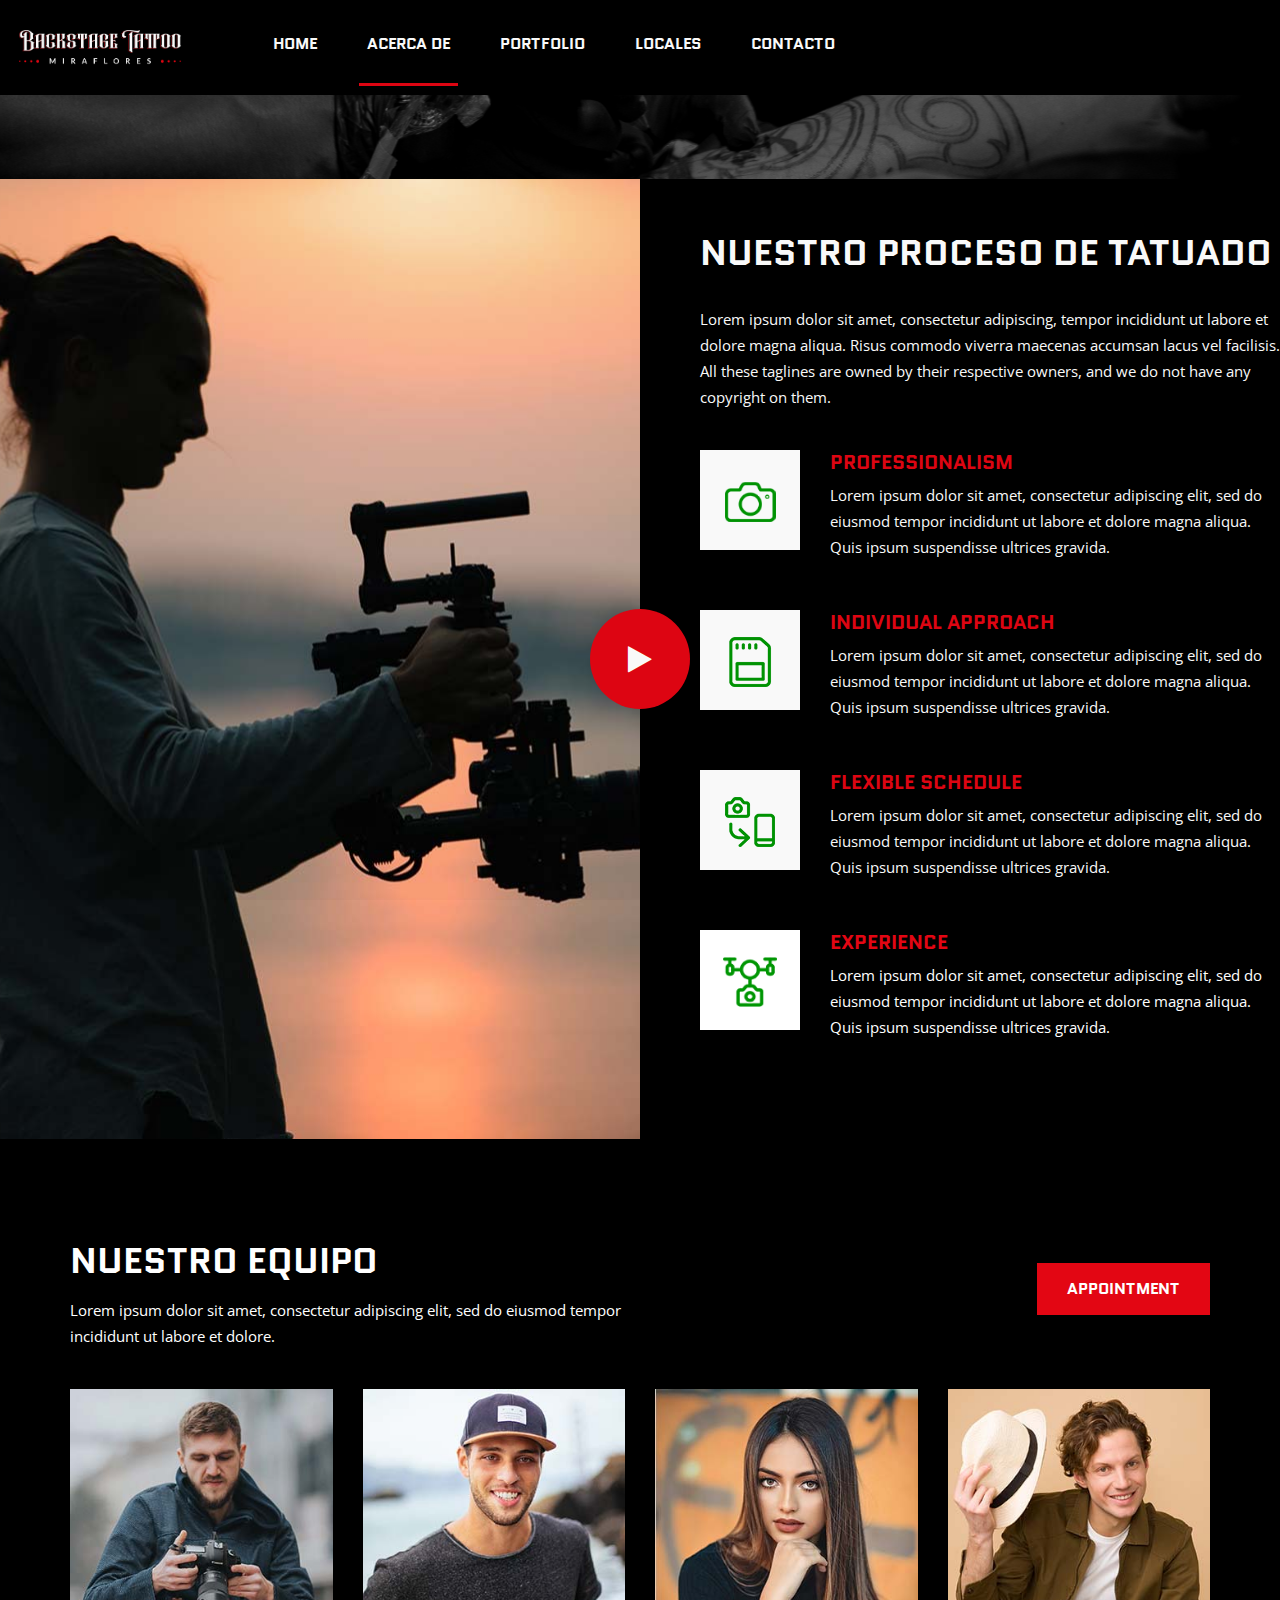
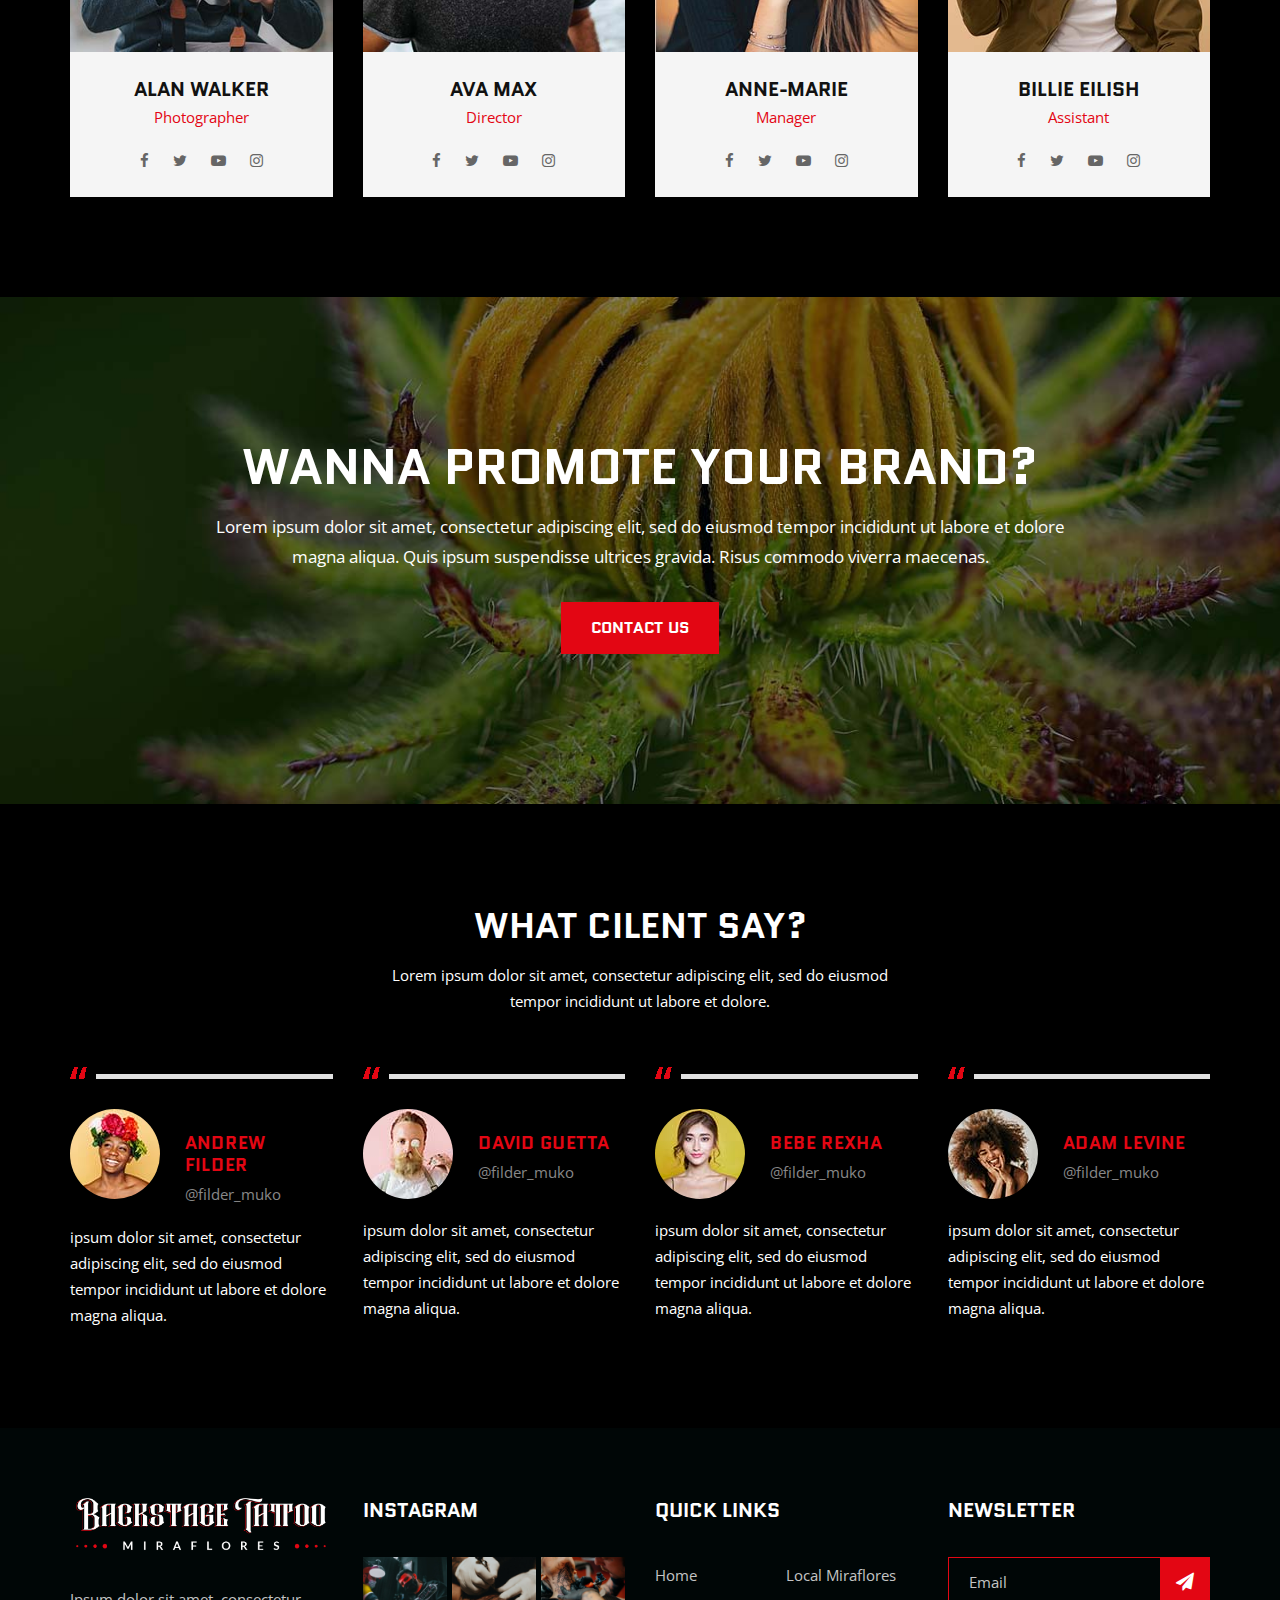
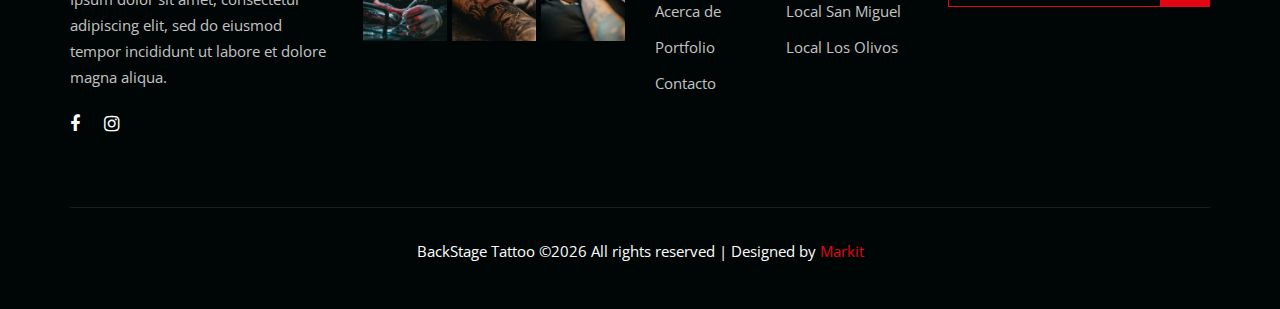
==== commit 9d9a09ac: "Web 1.2" ====
--- a/about.html
+++ b/about.html
@@ -7,7 +7,7 @@
     <meta name="keywords" content="Phozogy, unica, creative, html">
     <meta name="viewport" content="width=device-width, initial-scale=1.0">
     <meta http-equiv="X-UA-Compatible" content="ie=edge">
-    <title>Phozogy | Template</title>
+    <title>BACKSTAGE TATTOO MIRAFLORES</title>
 
     <!-- Google Font -->
     <link href="https://fonts.googleapis.com/css?family=Quantico:400,700&display=swap" rel="stylesheet">
@@ -30,7 +30,7 @@
     </div>
 
     <!-- Header Section Begin -->
-    <header class="header-section header-normal">
+    <header class="header-section">
         <div class="container-fluid">
             <div class="row">
                 <div class="col-lg-12">
@@ -42,24 +42,21 @@
                     <nav class="nav-menu mobile-menu">
                         <ul>
                             <li><a href="./index.html">Home</a></li>
-                            <li class="active"><a href="./about.html">About</a></li>
-                            <li><a href="./services.html">Services</a></li>
-                            <li><a href="./pricing.html">Pricing</a></li>
+                            <li class="active"><a href="./about.html">Acerca de</a></li>
                             <li><a href="./portfolio.html">Portfolio</a></li>
-                            <li><a href="./blog.html">Blog</a></li>
-                            <li><a href="#">Pages</a>
+                            <li><a href="#">Locales</a>
                                 <ul class="dropdown">
-                                    <li><a href="./gallery.html">Gallery</a></li>
-                                    <li><a href="./portfolio-details.html">Portfolio Details</a></li>
-                                    <li><a href="./blog-details.html">Blog Details</a></li>
+                                    <li><a href="./local.html">LOCAL MIRAFLORES</a></li>
+                                    <li><a href="./local.html">LOCAL SAN MIGUEL</a></li>
+                                    <li><a href="./local.html">LOCAL LOS OLIVOS</a></li>
                                 </ul>
                             </li>
-                            <li><a href="./contact.html">Contact</a></li>
+                            <li><a href="./contact.html">Contacto</a></li>
                         </ul>
                     </nav>
-                    <div class="top-search search-switch">
+                    <!-- <div class="top-search search-switch">
                         <i class="fa fa-search"></i>
-                    </div>
+                    </div> -->
                     <div id="mobile-menu-wrap"></div>
                 </div>
             </div>
@@ -94,7 +91,7 @@
                 <div class="col-lg-6 p-0">
                     <div class="about-text">
                         <div class="section-title">
-                            <h2>Capturing the moments that captivate your heart</h2>
+                            <h2>Nuestro proceso de tatuado</h2>
                             <p>Lorem ipsum dolor sit amet, consectetur adipiscing, tempor incididunt ut labore et dolore
                                 magna aliqua. Risus commodo viverra maecenas accumsan lacus vel facilisis. All these
                                 taglines are owned by their respective owners, and we do not have any copyright on them.
@@ -159,7 +156,7 @@
             <div class="row">
                 <div class="col-lg-6 col-md-6">
                     <div class="section-title">
-                        <h2>Our team</h2>
+                        <h2>Nuestro Equipo</h2>
                         <p>Lorem ipsum dolor sit amet, consectetur adipiscing elit, sed do eiusmod tempor incididunt ut
                             labore et dolore.</p>
                     </div>
@@ -340,16 +337,14 @@
                     <div class="fs-about">
                         <div class="fa-logo">
                             <a href="#">
-                                <img src="img/f-logo.png" alt="">
+                                <img src="img/logo.png" alt="">
                             </a>
                         </div>
                         <p>Ipsum dolor sit amet, consectetur adipiscing elit, sed do eiusmod tempor incididunt ut labore
                             et dolore magna aliqua.</p>
                         <div class="fa-social">
-                            <a href="#"><i class="fa fa-facebook"></i></a>
-                            <a href="#"><i class="fa fa-twitter"></i></a>
-                            <a href="#"><i class="fa fa-youtube-play"></i></a>
-                            <a href="#"><i class="fa fa-instagram"></i></a>
+                            <a href="https://www.facebook.com/BackStagetattoo.Miraflores" target="_blank"><i class="fa fa-facebook"></i></a>
+                            <a href="https://www.instagram.com/backstagetattoomiraflores/?hl=es" target="_blank"><i class="fa fa-instagram"></i></a>
                         </div>
                     </div>
                 </div>
@@ -357,9 +352,15 @@
                     <div class="fs-widget">
                         <h5>Instagram</h5>
                         <div class="fw-instagram">
-                            <img src="img/instagram/insta-1.jpg" alt="">
-                            <img src="img/instagram/insta-2.jpg" alt="">
-                            <img src="img/instagram/insta-3.jpg" alt="">
+                            <a href="https://www.instagram.com/backstagetattoomiraflores/?hl=es" target="_blank">
+                                <img src="img/instagram/insta-1.jpg" alt="">
+                            </a>
+                            <a href="https://www.instagram.com/backstagetattoomiraflores/?hl=es" target="_blank">
+                                <img src="img/instagram/insta-2.jpg" alt="">
+                            </a>
+                            <a href="https://www.instagram.com/backstagetattoomiraflores/?hl=es" target="_blank">
+                                <img src="img/instagram/insta-3.jpg" alt="">
+                            </a>
                         </div>
                     </div>
                 </div>
@@ -368,20 +369,20 @@
                         <h5>Quick links</h5>
                         <ul>
                             <li><a href="#">Home</a></li>
-                            <li><a href="#">About</a></li>
-                            <li><a href="#">Contact</a></li>
+                            <li><a href="#">Acerca de</a></li>
+                            <li><a href="#">Portfolio</a></li>
+                            <li><a href="#">Contacto</a></li>
                         </ul>
                         <ul>
-                            <li><a href="#">Gallery</a></li>
-                            <li><a href="#">Portfolio</a></li>
-                            <li><a href="#">Services</a></li>
+                            <li><a href="#">Local Miraflores</a></li>
+                            <li><a href="#">Local San Miguel</a></li>
+                            <li><a href="#">Local Los Olivos</a></li>
                         </ul>
                     </div>
                 </div>
                 <div class="col-lg-3 col-md-6 col-sm-6">
                     <div class="fs-widget">
-                        <h5>Subscribe</h5>
-                        <p>Imolor amet consectetur adipiscing elit, sed do eiusmod tempor incididunt.</p>
+                        <h5>Newsletter</h5>
                         <div class="fw-subscribe">
                             <form action="#">
                                 <input type="text" placeholder="Email">
@@ -392,9 +393,9 @@
                 </div>
                 <div class="col-lg-12">
                     <div class="copyright-text">
-                        <p><!-- Link back to Colorlib can't be removed. Template is licensed under CC BY 3.0. -->
-  Copyright &copy;<script>document.write(new Date().getFullYear());</script> All rights reserved | This template is made with <i class="fa fa-heart" aria-hidden="true"></i> by <a href="https://colorlib.com" target="_blank">Colorlib</a>
-  <!-- Link back to Colorlib can't be removed. Template is licensed under CC BY 3.0. --></p>
+                        <p>
+                            BackStage Tattoo &copy;<script>document.write(new Date().getFullYear());</script> All rights reserved | Designed by <a href="https://a.com" target="_blank">Markit</a>
+                        </p>
                     </div>
                 </div>
             </div>
--- a/css/style.css
+++ b/css/style.css
@@ -404,7 +404,7 @@
 	left: 0;
 	top: 105px;
 	background: black;
-	width: 180px;
+	width: 230px;
 	z-index: 99;
 	opacity: 0;
 	visibility: hidden;
@@ -967,6 +967,9 @@
 	border-top: 1px solid #181d1d;
 	padding: 30px 0;
 	margin-top: 40px;
+}
+.copyright-text a{
+	color: #e30613;
 }
 
 /*---------------------
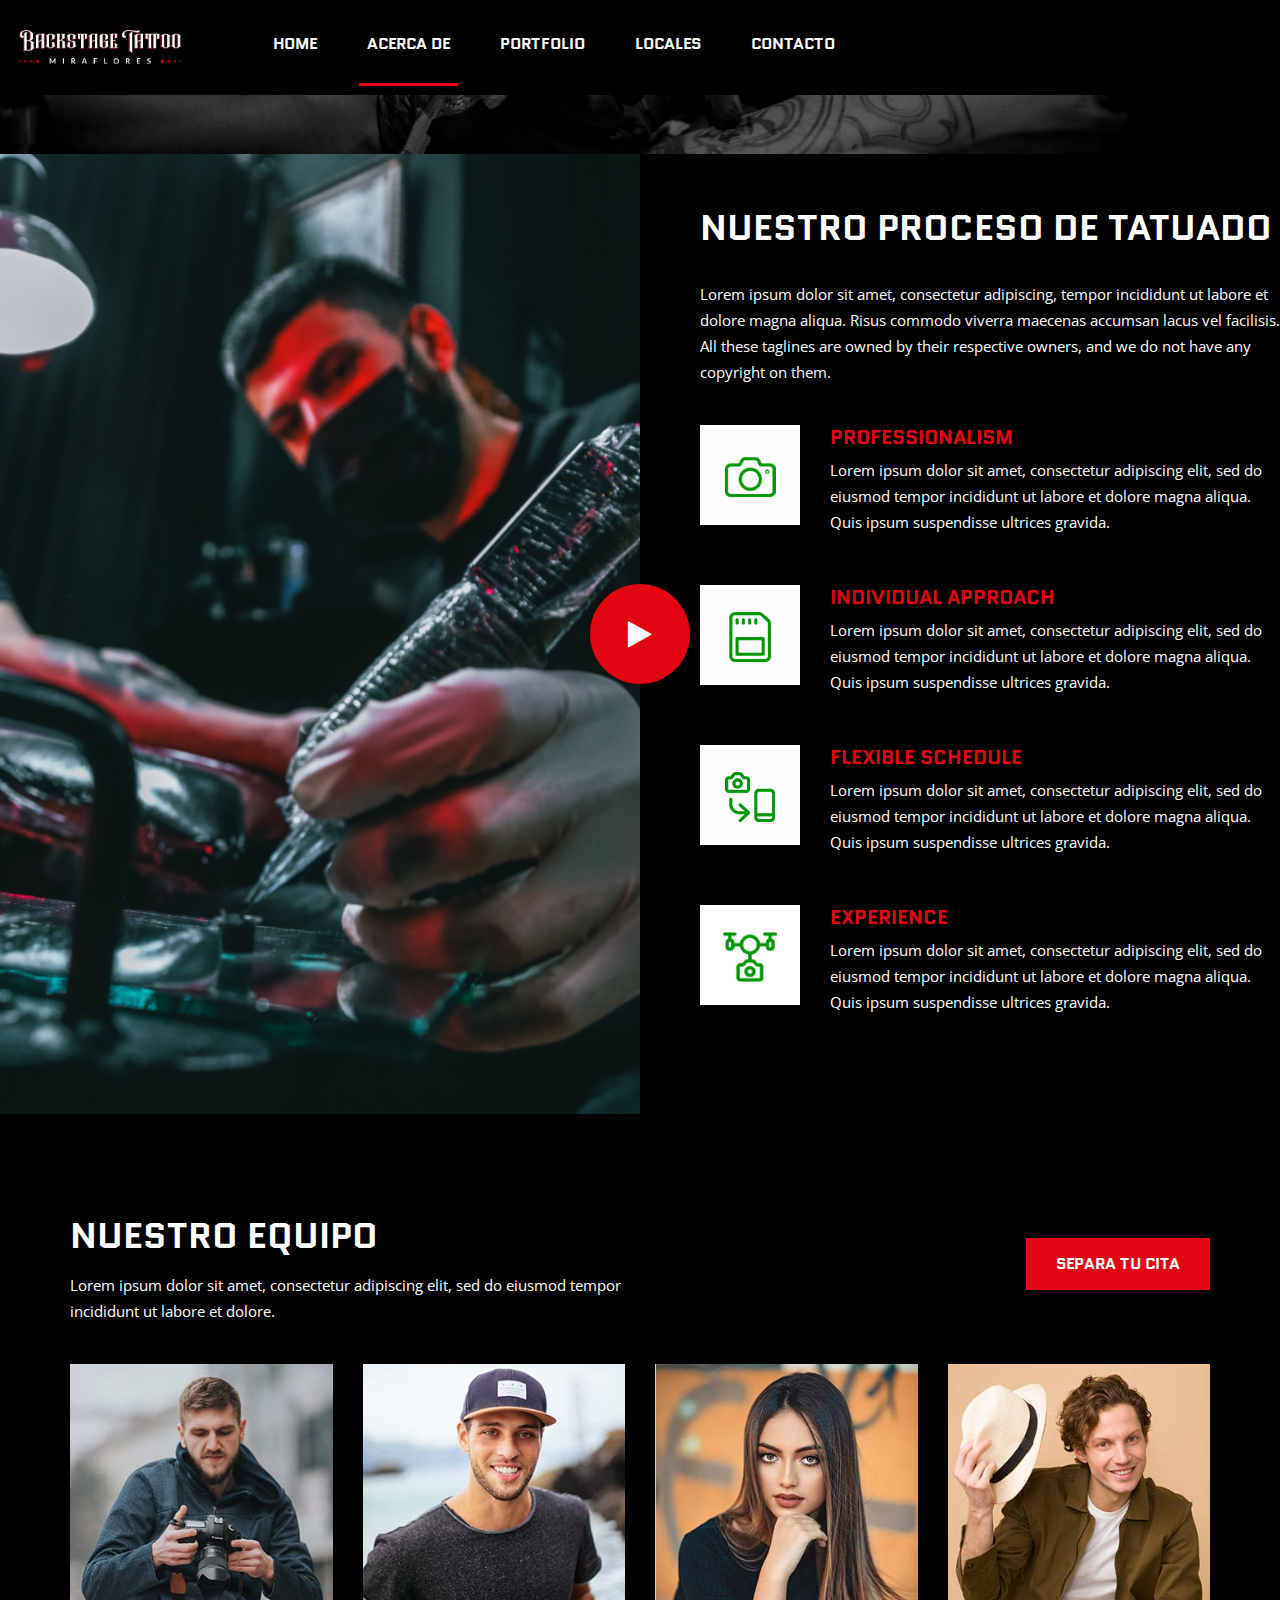
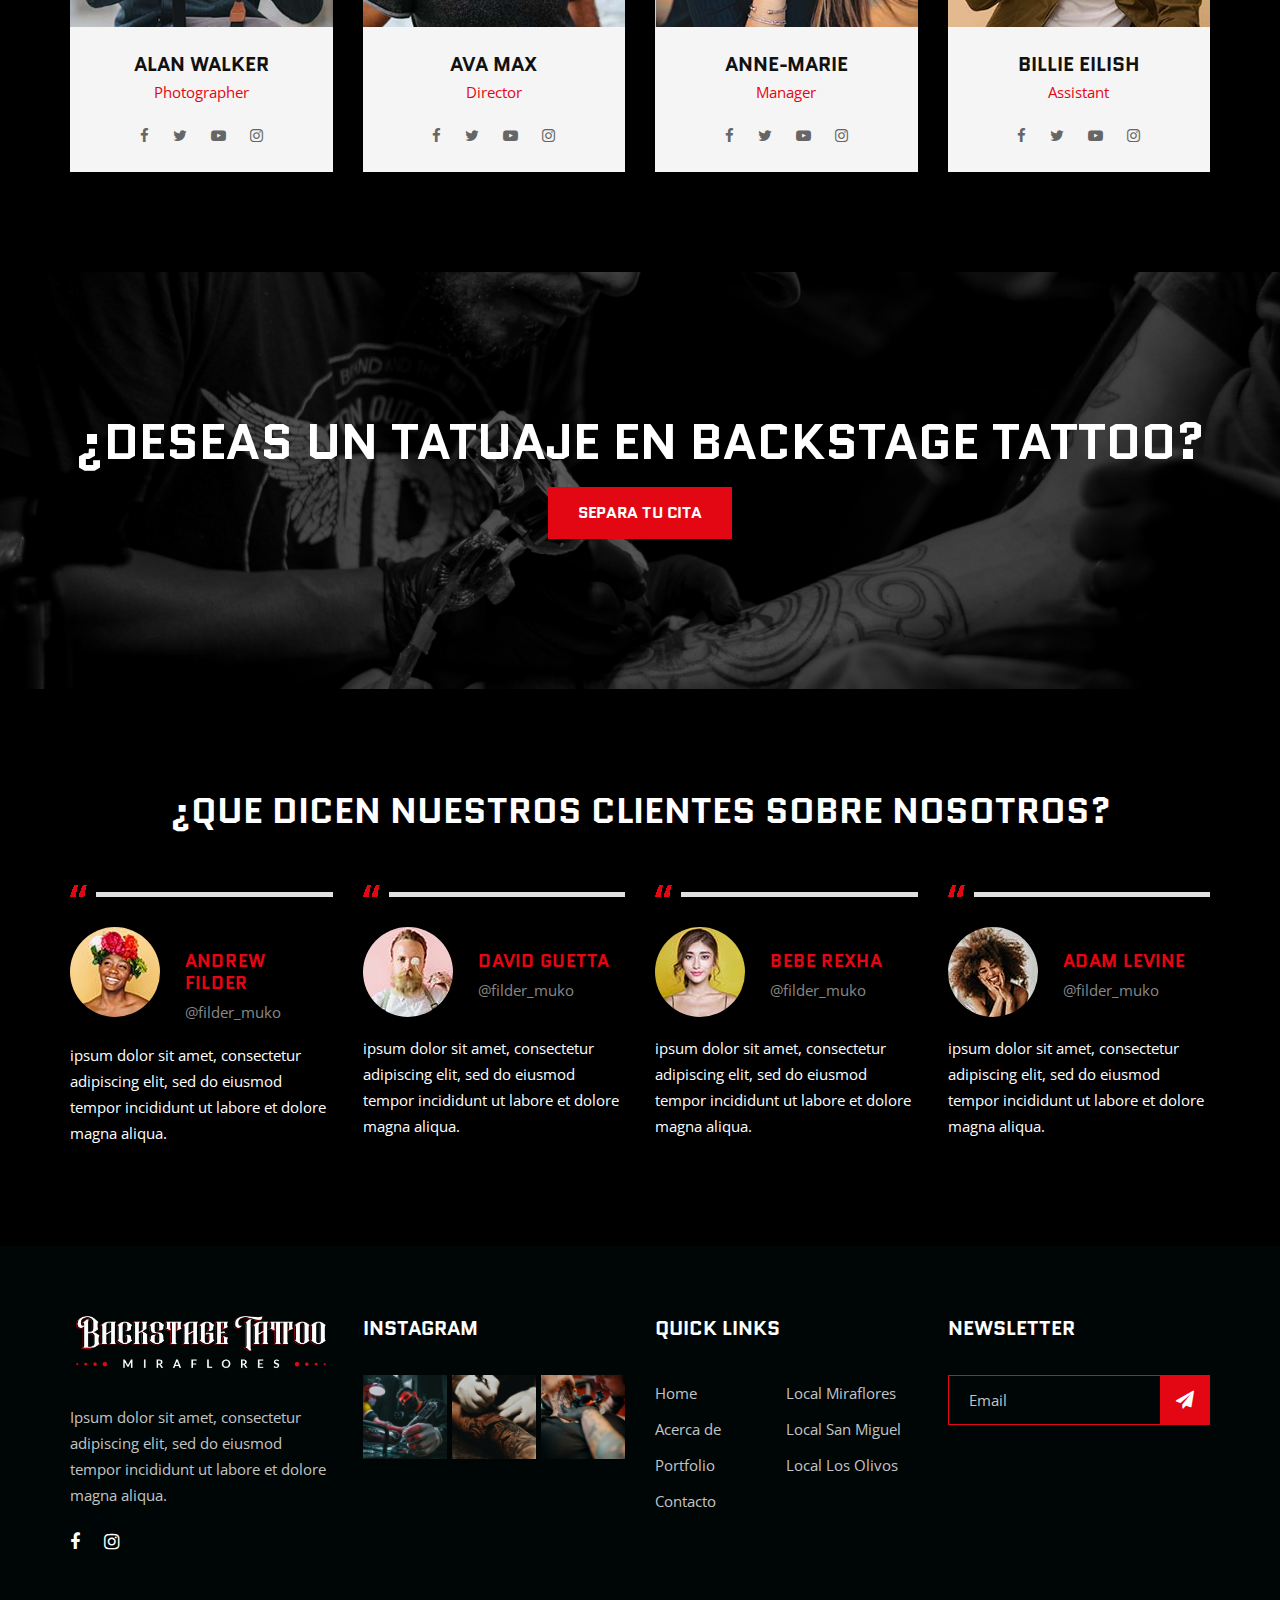
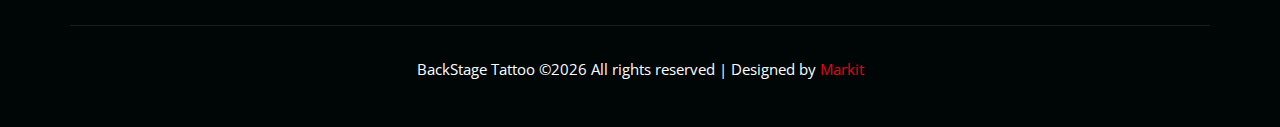
==== commit 867d431e: "Web 1.3" ====
--- a/about.html
+++ b/about.html
@@ -163,7 +163,7 @@
                 </div>
                 <div class="col-lg-6 col-md-6">
                     <div class="right-btn">
-                        <a href="#" class="primary-btn">Appointment</a>
+                        <a href="#" class="primary-btn">Separa tu cita</a>
                     </div>
                 </div>
             </div>
@@ -239,11 +239,8 @@
             <div class="row">
                 <div class="col-lg-12">
                     <div class="cta-text">
-                        <h2>Wanna promote your brand?</h2>
-                        <p>Lorem ipsum dolor sit amet, consectetur adipiscing elit, sed do eiusmod tempor incididunt ut
-                            labore et dolore<br /> magna aliqua. Quis ipsum suspendisse ultrices gravida. Risus commodo
-                            viverra maecenas.</p>
-                        <a href="#" class="primary-btn">Contact us</a>
+                        <h2>¿Deseas un tatuaje en backstage tattoo?</h2>
+                        <a href="#" class="primary-btn">Separa tu cita</a>
                     </div>
                 </div>
             </div>
@@ -257,9 +254,7 @@
             <div class="row">
                 <div class="col-lg-12">
                     <div class="section-title">
-                        <h2>What cilent say?</h2>
-                        <p>Lorem ipsum dolor sit amet, consectetur adipiscing elit, sed do eiusmod<br /> tempor
-                            incididunt ut labore et dolore.</p>
+                        <h2>¿Que dicen nuestros clientes sobre nosotros?</h2>
                     </div>
                 </div>
             </div>
--- a/css/style.css
+++ b/css/style.css
@@ -977,7 +977,7 @@
 -----------------------*/
 
 .breadcrumb-option {
-	padding-top: 55px;
+	padding-top: 30px;
 	background-size: cover;
 	background-position: center;
 	background-image: url(../img/breadcumb.png);
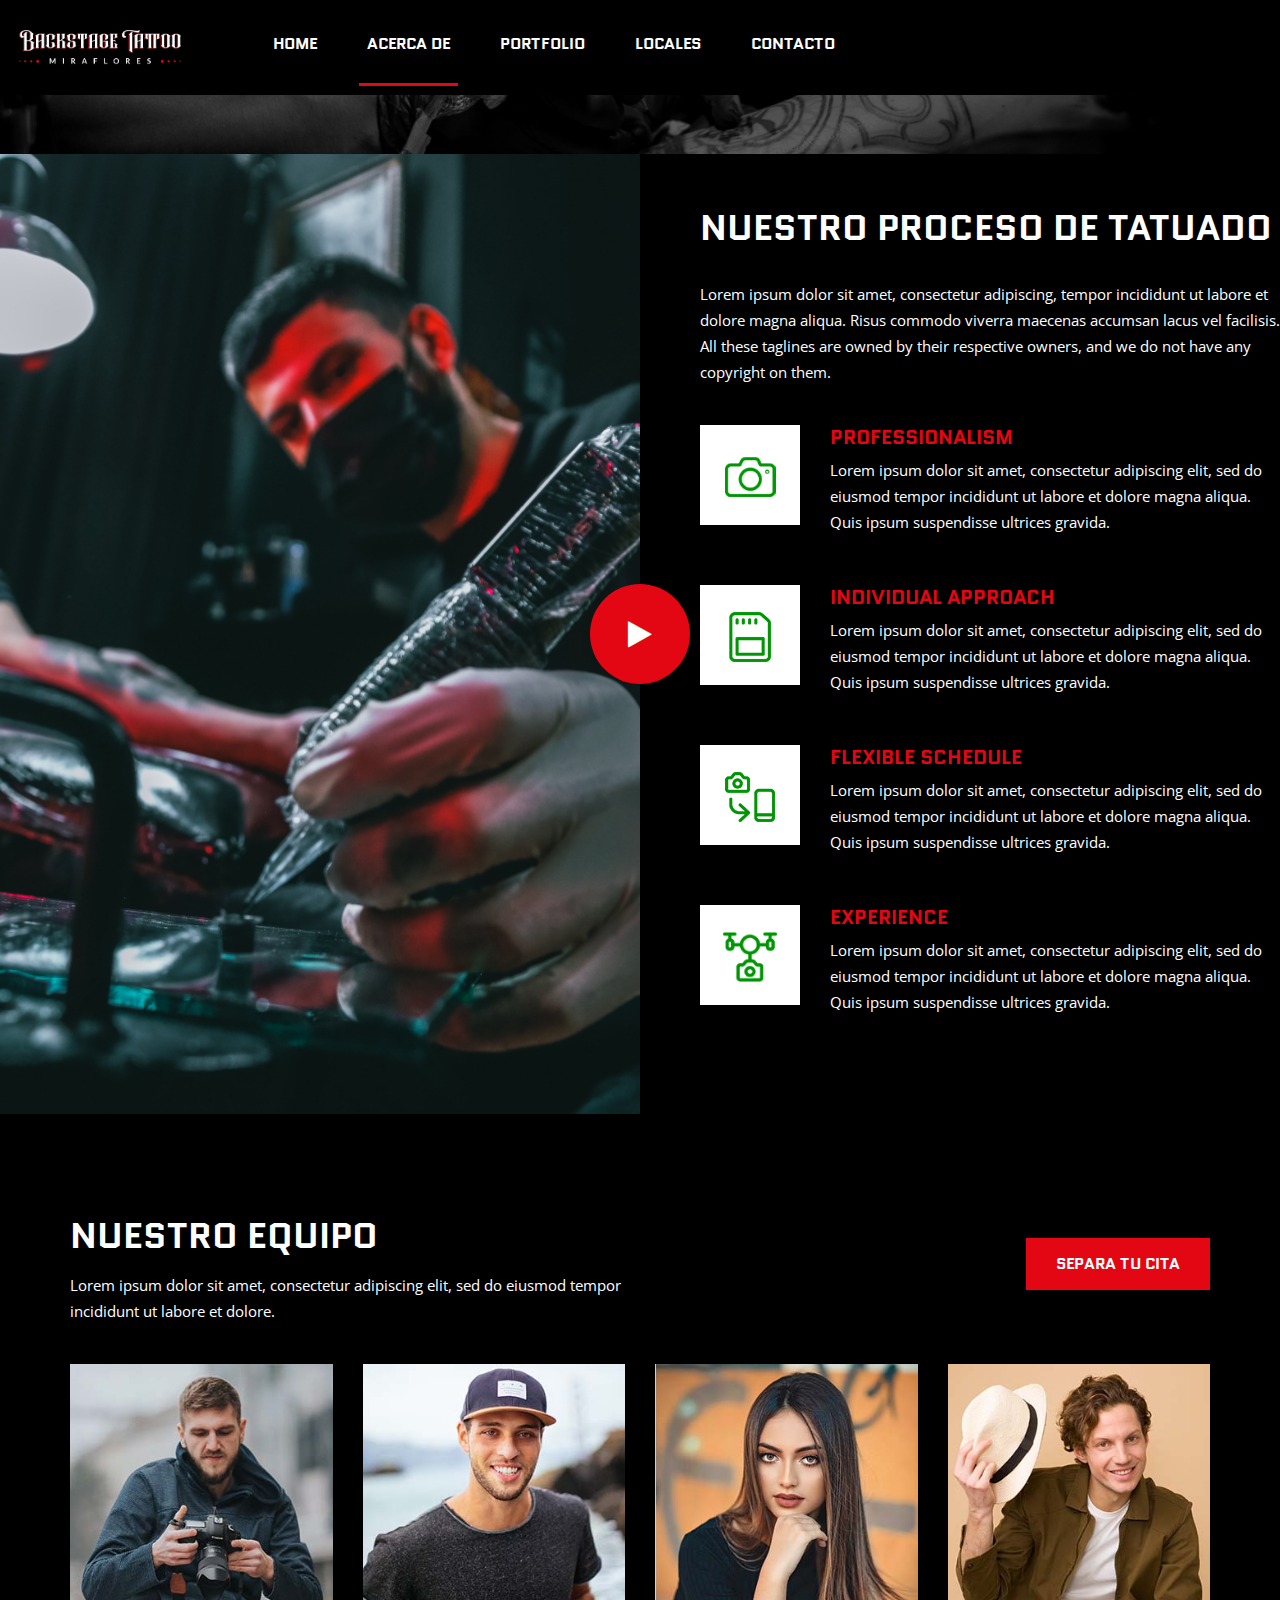
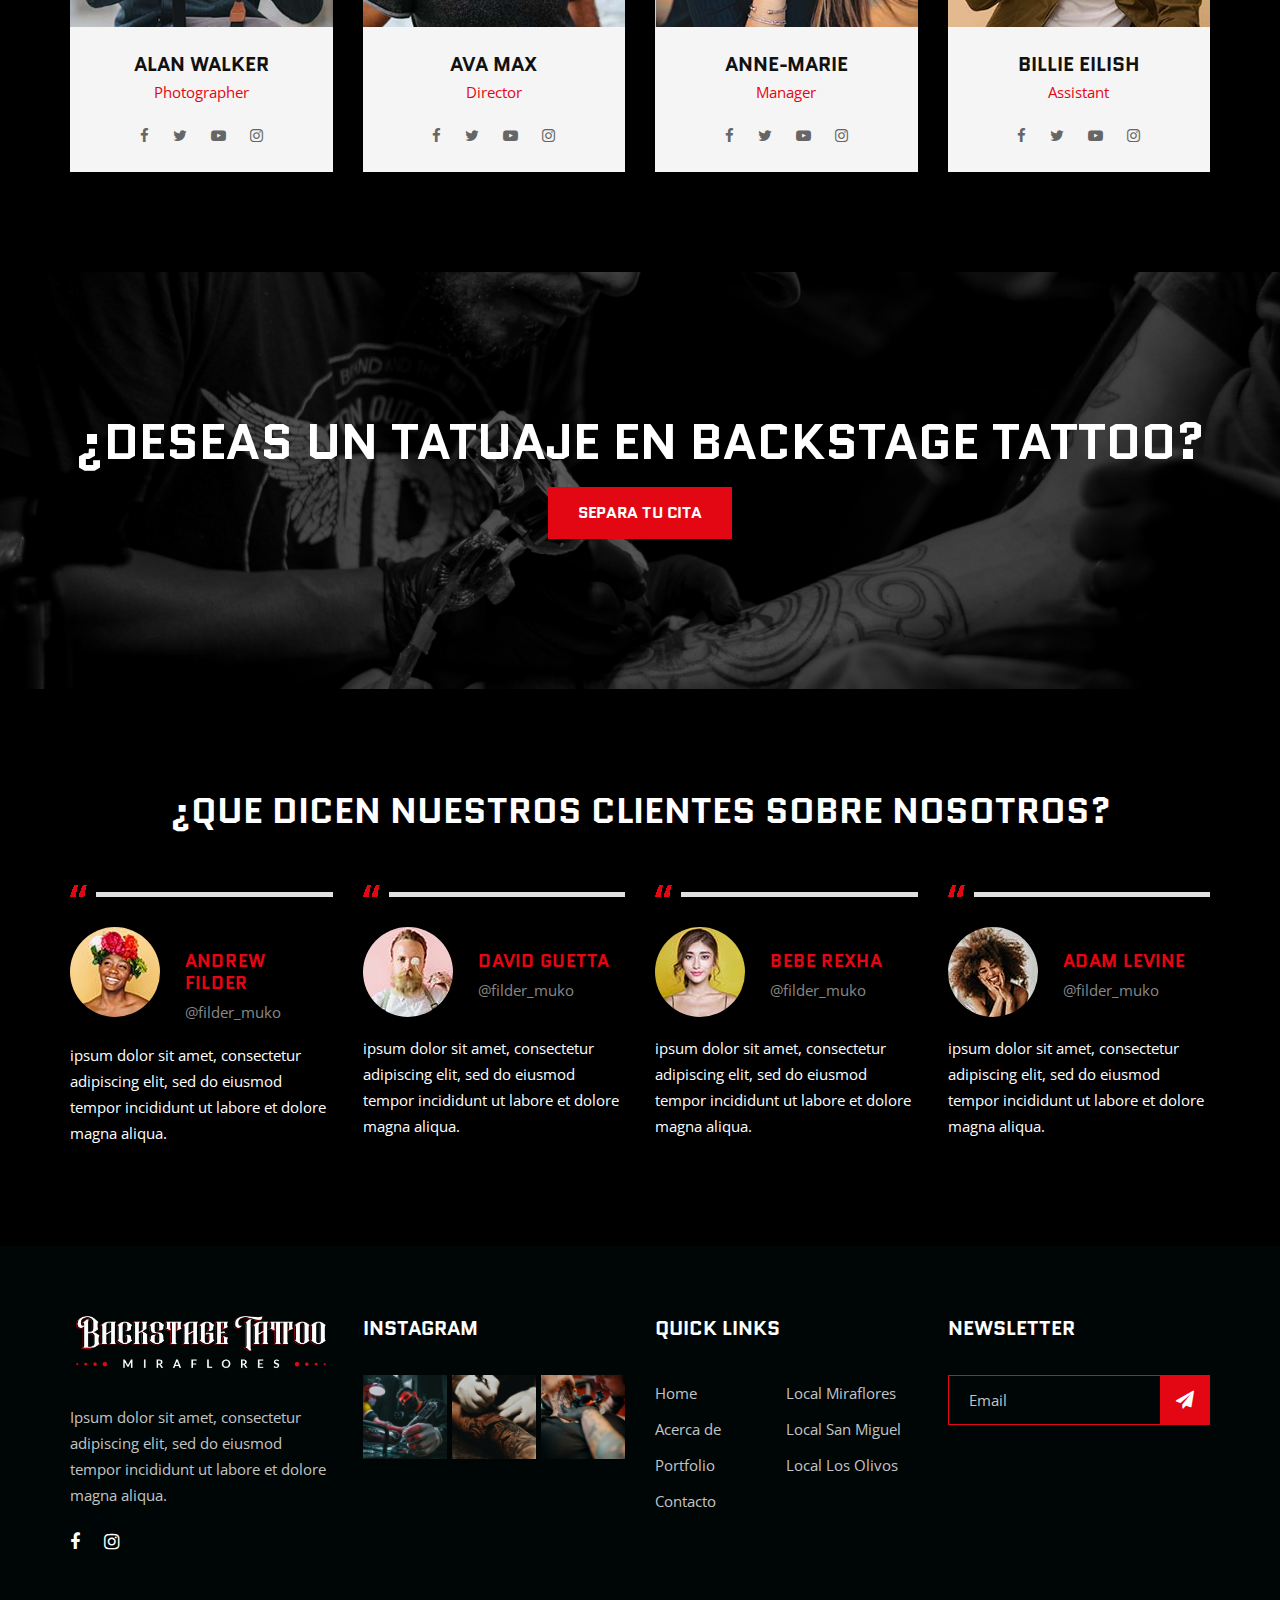
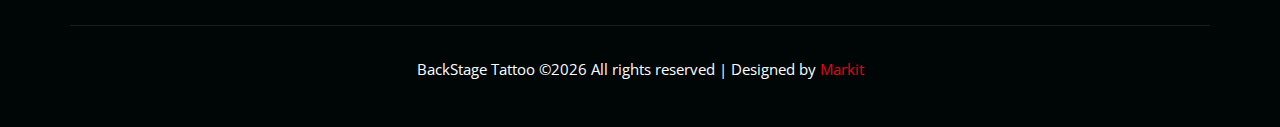
==== commit 723d0ea9: "Web 1.3" ====
--- a/about.html
+++ b/about.html
@@ -20,7 +20,7 @@
     <link rel="stylesheet" href="css/owl.carousel.min.css" type="text/css">
     <link rel="stylesheet" href="css/magnific-popup.css" type="text/css">
     <link rel="stylesheet" href="css/slicknav.min.css" type="text/css">
-    <link rel="stylesheet" href="css/style.css" type="text/css">
+    <link rel="stylesheet" href="css/style.css?v1.1" type="text/css">
 </head>
 
 <body>
@@ -417,7 +417,7 @@
     <script src="js/masonry.pkgd.min.js"></script>
     <script src="js/jquery.slicknav.js"></script>
     <script src="js/owl.carousel.min.js"></script>
-    <script src="js/main.js"></script>
+    <script src="js/main.js?v1.1"></script>
 </body>
 
 </html>--- a/css/style.css
+++ b/css/style.css
@@ -2326,7 +2326,7 @@
 -----------------------*/
 
 .map {
-	height: 635px;
+	height: auto;
 }
 
 .map iframe {
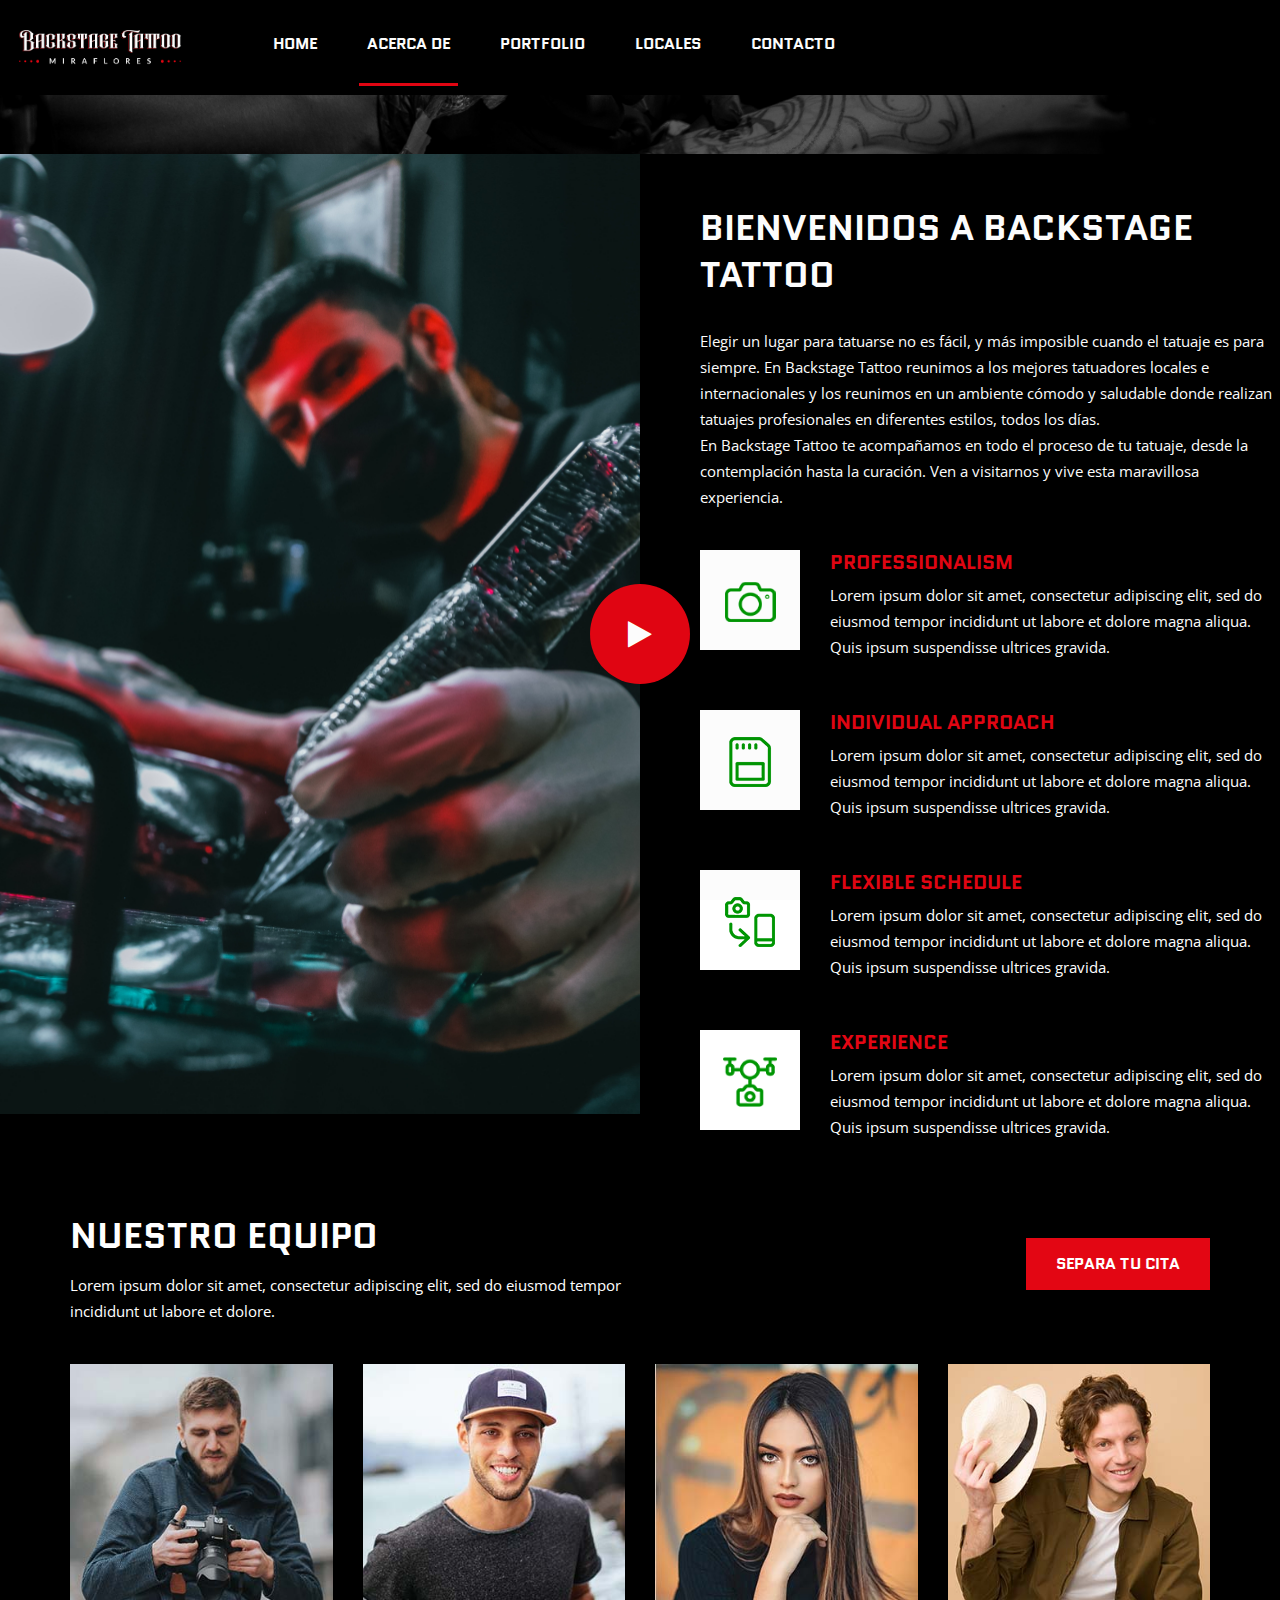
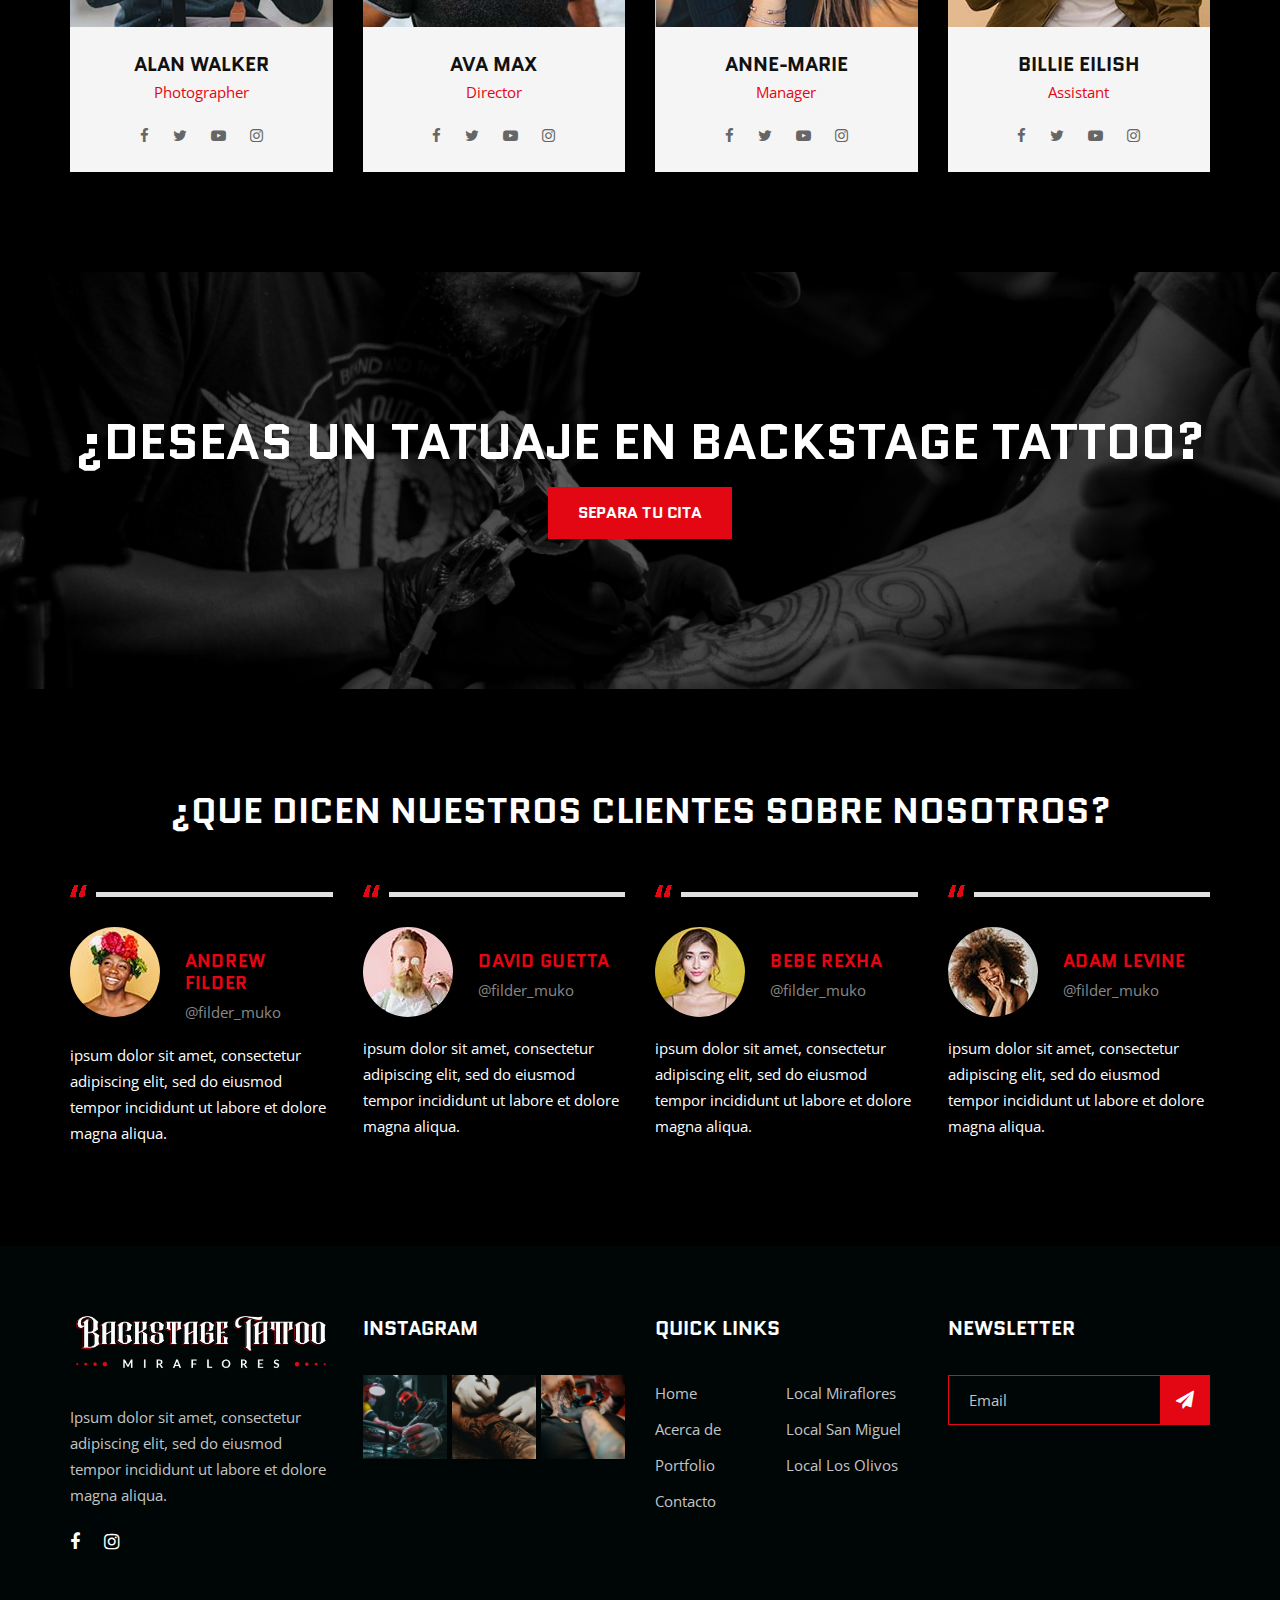
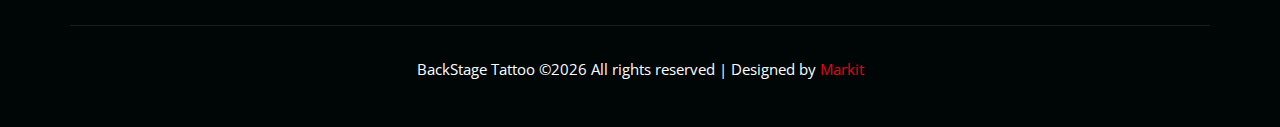
==== commit 3c178a10: "Web 1.3" ====
--- a/about.html
+++ b/about.html
@@ -7,7 +7,7 @@
     <meta name="keywords" content="Phozogy, unica, creative, html">
     <meta name="viewport" content="width=device-width, initial-scale=1.0">
     <meta http-equiv="X-UA-Compatible" content="ie=edge">
-    <title>BACKSTAGE TATTOO MIRAFLORES</title>
+    <title>Acerca de | BackStage Tattoo</title>
 
     <!-- Google Font -->
     <link href="https://fonts.googleapis.com/css?family=Quantico:400,700&display=swap" rel="stylesheet">
@@ -20,7 +20,7 @@
     <link rel="stylesheet" href="css/owl.carousel.min.css" type="text/css">
     <link rel="stylesheet" href="css/magnific-popup.css" type="text/css">
     <link rel="stylesheet" href="css/slicknav.min.css" type="text/css">
-    <link rel="stylesheet" href="css/style.css?v1.1" type="text/css">
+    <link rel="stylesheet" href="css/style.css?v1.2" type="text/css">
 </head>
 
 <body>
@@ -91,10 +91,11 @@
                 <div class="col-lg-6 p-0">
                     <div class="about-text">
                         <div class="section-title">
-                            <h2>Nuestro proceso de tatuado</h2>
-                            <p>Lorem ipsum dolor sit amet, consectetur adipiscing, tempor incididunt ut labore et dolore
-                                magna aliqua. Risus commodo viverra maecenas accumsan lacus vel facilisis. All these
-                                taglines are owned by their respective owners, and we do not have any copyright on them.
+                            <h2>Bienvenidos a Backstage Tattoo</h2>
+                            <p>
+                                Elegir un lugar para tatuarse no es fácil, y más imposible cuando el tatuaje es para siempre. En Backstage Tattoo reunimos a los mejores tatuadores locales e internacionales y los reunimos en un ambiente cómodo y saludable donde realizan tatuajes profesionales en diferentes estilos, todos los días. 
+                                <br>
+                                En Backstage Tattoo te acompañamos en todo el proceso de tu tatuaje, desde la contemplación hasta la curación. Ven a visitarnos y vive esta maravillosa experiencia.
                             </p>
                         </div>
                         <div class="at-list">
@@ -417,7 +418,7 @@
     <script src="js/masonry.pkgd.min.js"></script>
     <script src="js/jquery.slicknav.js"></script>
     <script src="js/owl.carousel.min.js"></script>
-    <script src="js/main.js?v1.1"></script>
+    <script src="js/main.js?v1.2"></script>
 </body>
 
 </html>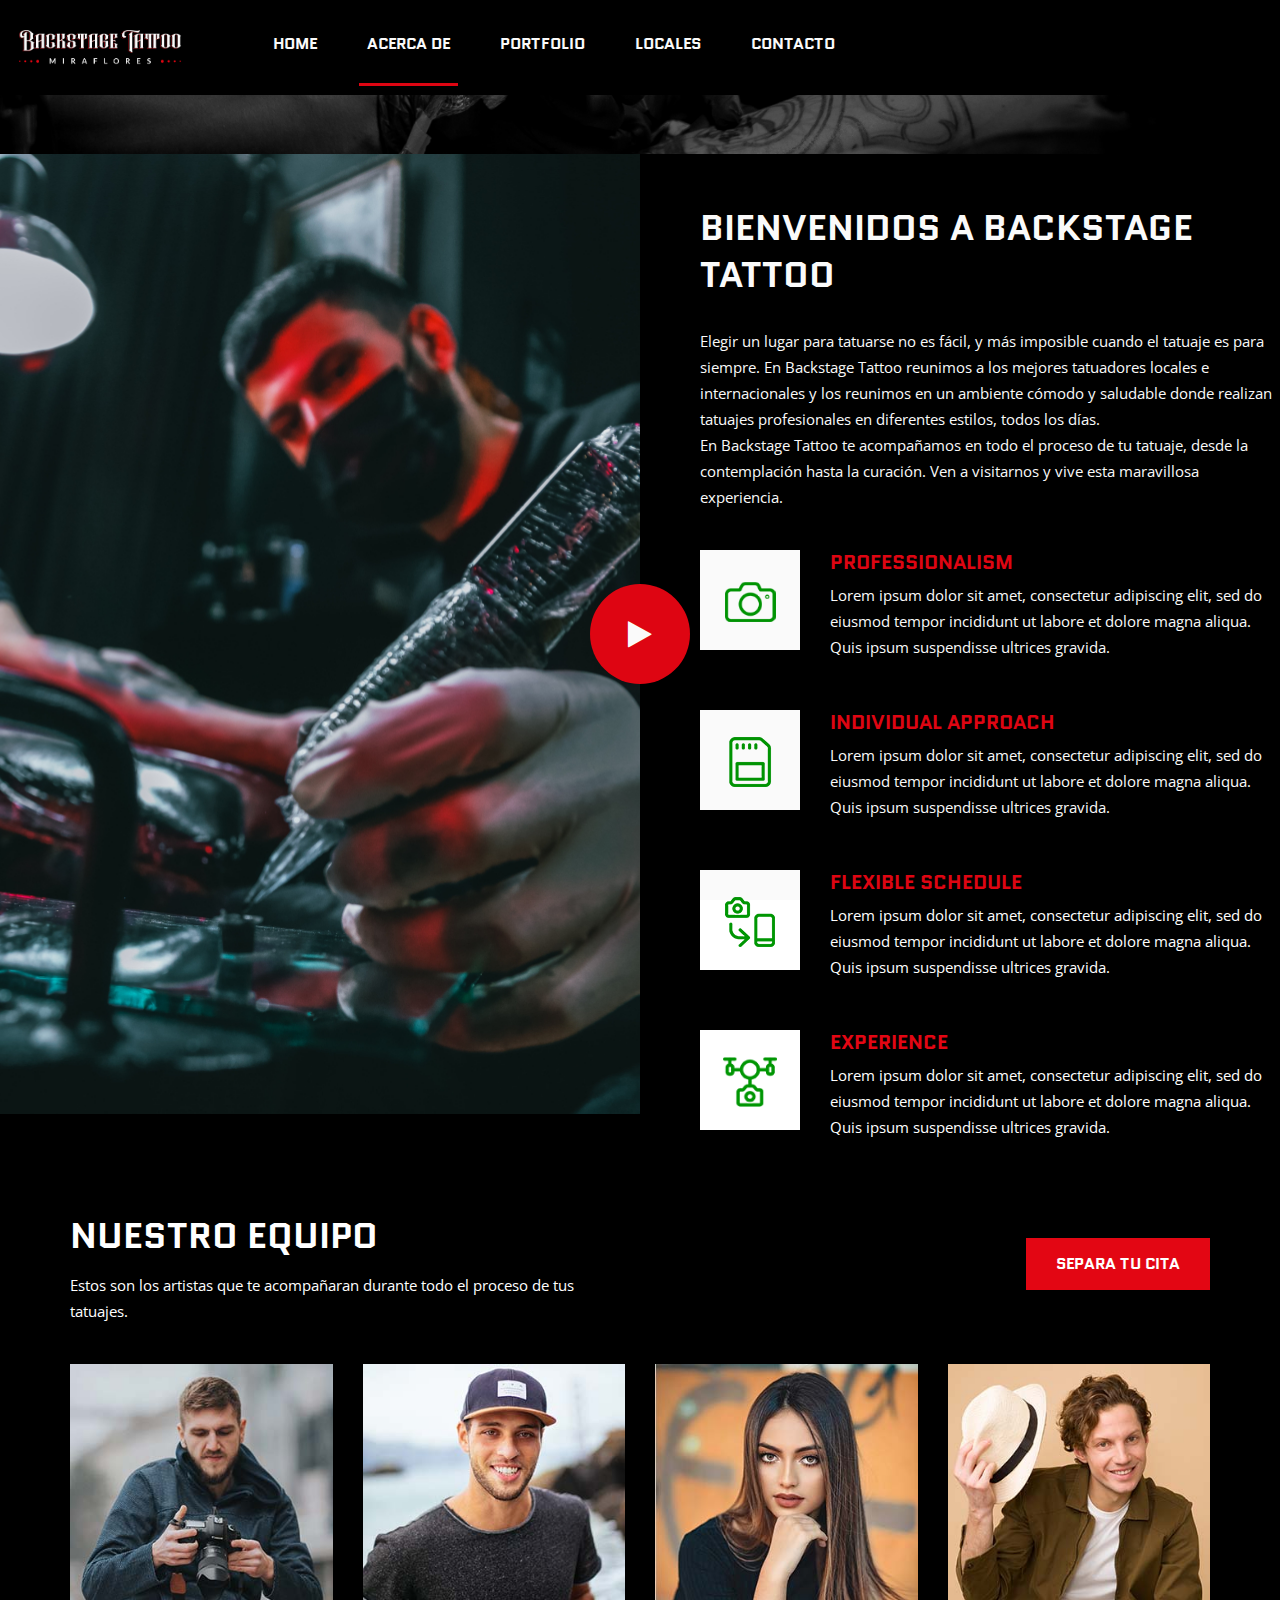
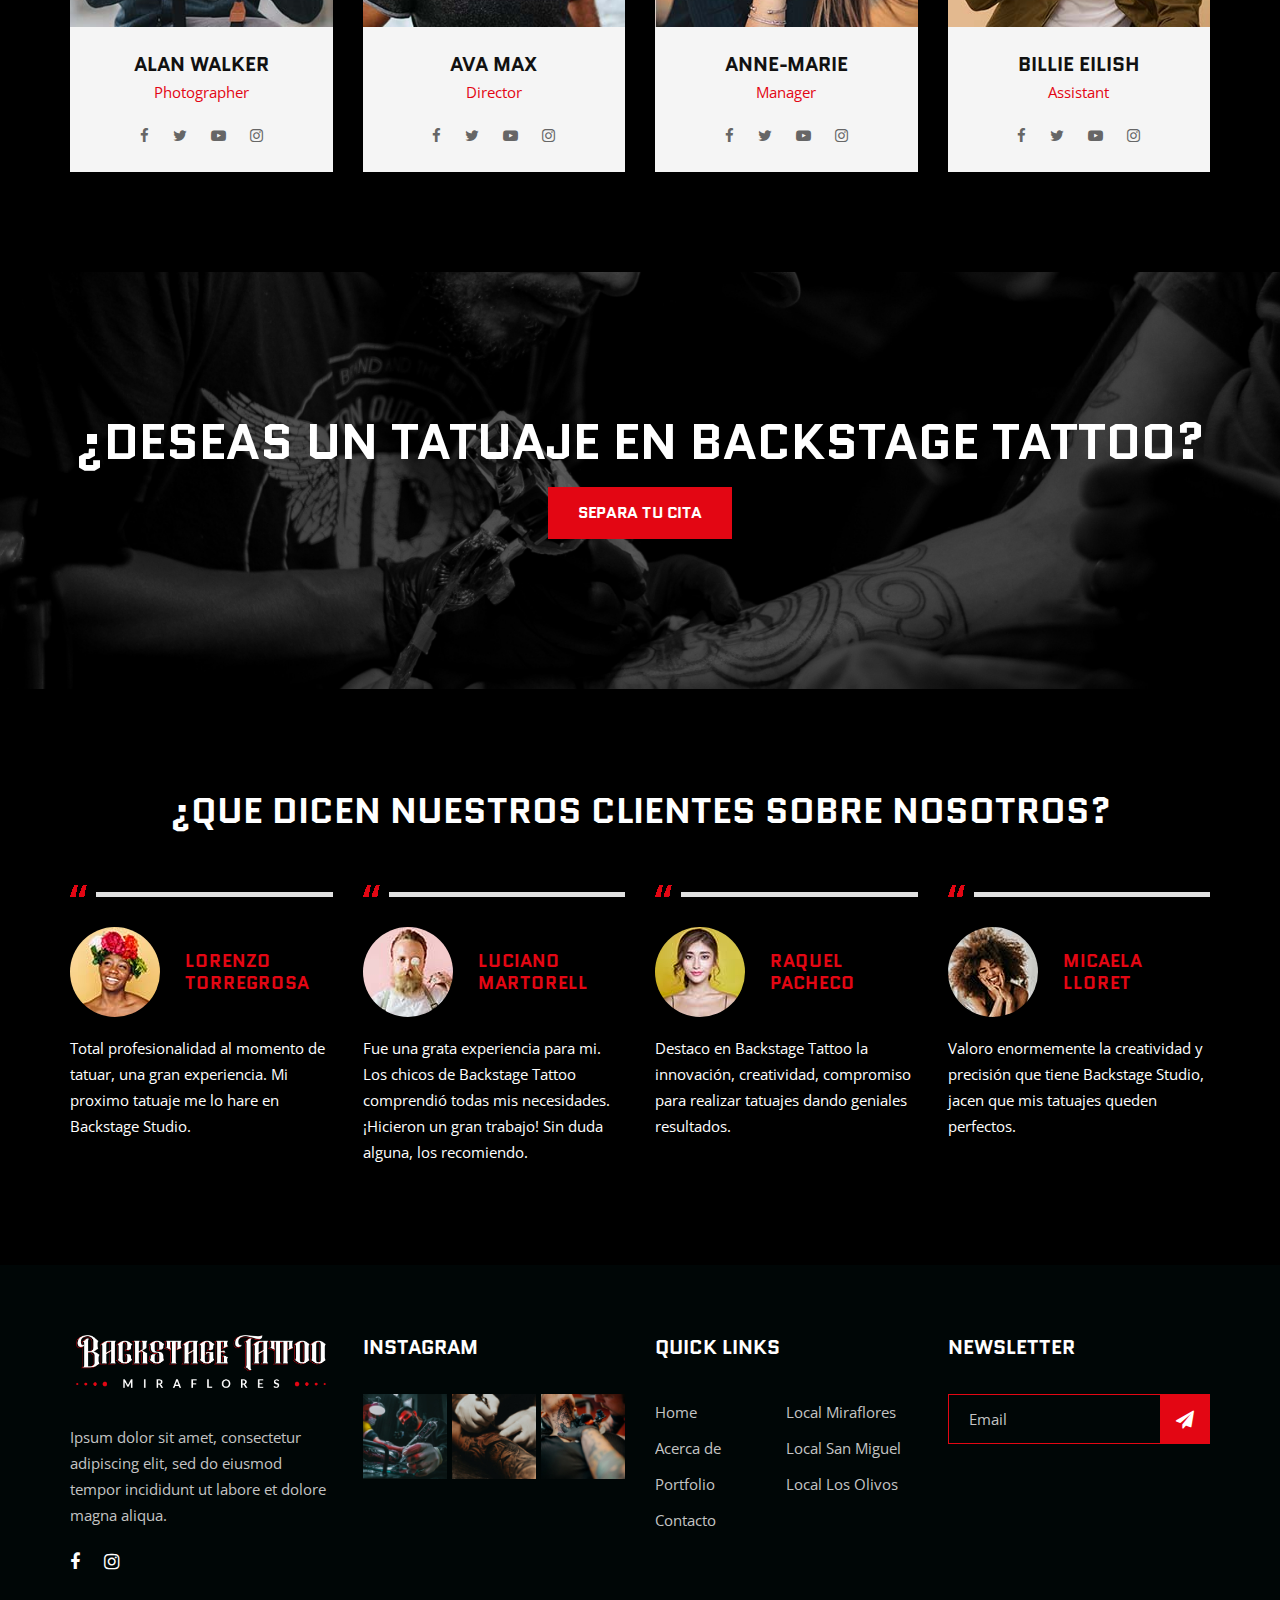
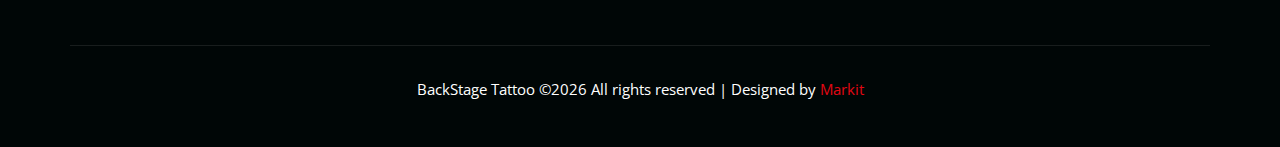
==== commit 26022f17: "Web 1.4" ====
--- a/about.html
+++ b/about.html
@@ -158,8 +158,7 @@
                 <div class="col-lg-6 col-md-6">
                     <div class="section-title">
                         <h2>Nuestro Equipo</h2>
-                        <p>Lorem ipsum dolor sit amet, consectetur adipiscing elit, sed do eiusmod tempor incididunt ut
-                            labore et dolore.</p>
+                        <p>Estos son los artistas que te acompañaran durante todo el proceso de tus tatuajes.</p>
                     </div>
                 </div>
                 <div class="col-lg-6 col-md-6">
@@ -267,12 +266,10 @@
                                 <img src="img/testimonial/ta-1.jpg" alt="">
                             </div>
                             <div class="ta-text">
-                                <h5>ANDREW FILDER</h5>
-                                <span>@filder_muko</span>
-                            </div>
-                        </div>
-                        <p>ipsum dolor sit amet, consectetur adipiscing elit, sed do eiusmod tempor incididunt ut labore
-                            et dolore magna aliqua.</p>
+                                <h5>Lorenzo Torregrosa</h5>
+                            </div>
+                        </div>
+                        <p>Total profesionalidad al momento de tatuar, una gran experiencia. Mi proximo tatuaje me lo hare en Backstage Studio.</p>
                     </div>
                 </div>
                 <div class="col-lg-3 col-md-6 col-sm-6">
@@ -282,12 +279,10 @@
                                 <img src="img/testimonial/ta-2.jpg" alt="">
                             </div>
                             <div class="ta-text">
-                                <h5>David Guetta</h5>
-                                <span>@filder_muko</span>
-                            </div>
-                        </div>
-                        <p>ipsum dolor sit amet, consectetur adipiscing elit, sed do eiusmod tempor incididunt ut labore
-                            et dolore magna aliqua.</p>
+                                <h5>Luciano Martorell</h5>
+                            </div>
+                        </div>
+                        <p>Fue una grata experiencia para mi. Los chicos de Backstage Tattoo comprendió todas mis necesidades. ¡Hicieron un gran trabajo! Sin duda alguna, los recomiendo.</p>
                     </div>
                 </div>
                 <div class="col-lg-3 col-md-6 col-sm-6">
@@ -297,12 +292,10 @@
                                 <img src="img/testimonial/ta-3.jpg" alt="">
                             </div>
                             <div class="ta-text">
-                                <h5>Bebe Rexha</h5>
-                                <span>@filder_muko</span>
-                            </div>
-                        </div>
-                        <p>ipsum dolor sit amet, consectetur adipiscing elit, sed do eiusmod tempor incididunt ut labore
-                            et dolore magna aliqua.</p>
+                                <h5>Raquel Pacheco</h5>
+                            </div>
+                        </div>
+                        <p>Destaco en Backstage Tattoo la innovación, creatividad, compromiso para realizar tatuajes dando geniales resultados.</p>
                     </div>
                 </div>
                 <div class="col-lg-3 col-md-6 col-sm-6">
@@ -312,12 +305,10 @@
                                 <img src="img/testimonial/ta-4.jpg" alt="">
                             </div>
                             <div class="ta-text">
-                                <h5>Adam Levine</h5>
-                                <span>@filder_muko</span>
-                            </div>
-                        </div>
-                        <p>ipsum dolor sit amet, consectetur adipiscing elit, sed do eiusmod tempor incididunt ut labore
-                            et dolore magna aliqua.</p>
+                                <h5>Micaela Lloret</h5>
+                            </div>
+                        </div>
+                        <p>Valoro enormemente la creatividad y precisión que tiene Backstage Studio, jacen que mis tatuajes queden perfectos.</p>
                     </div>
                 </div>
             </div>
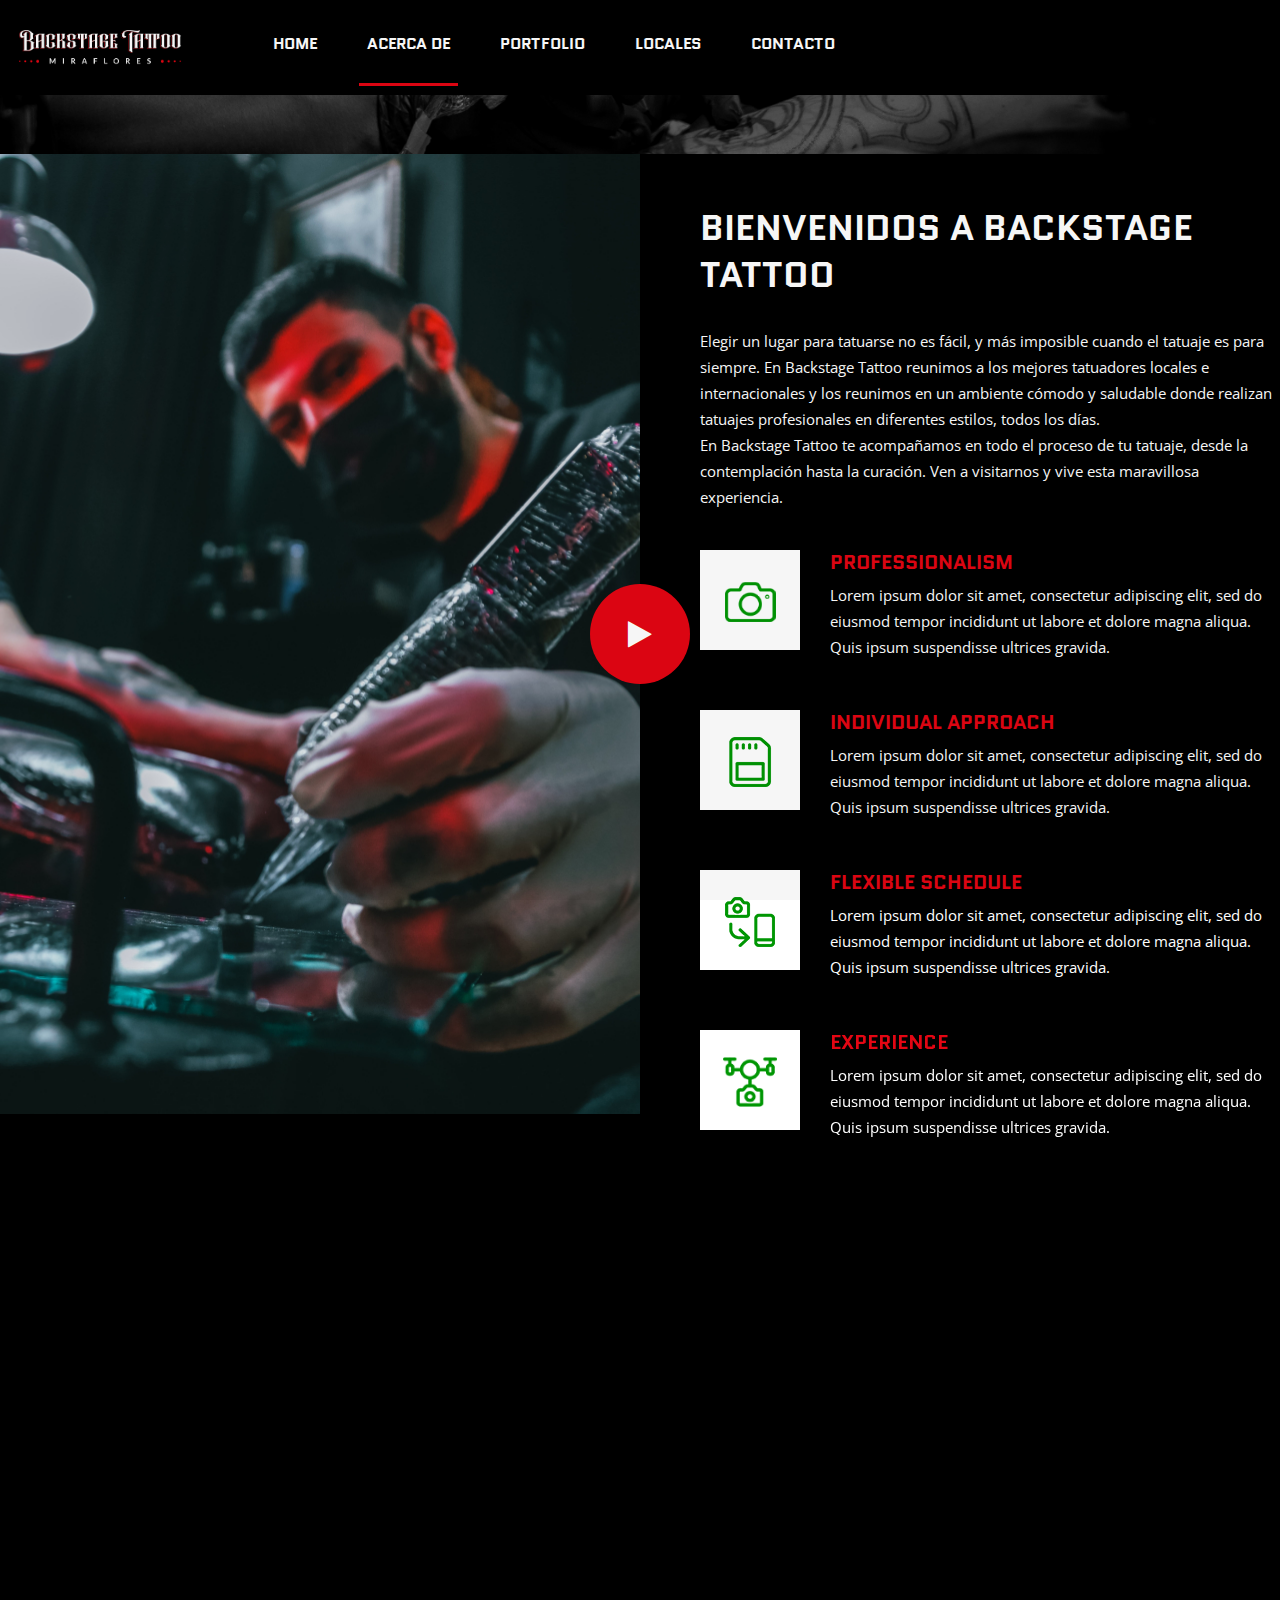
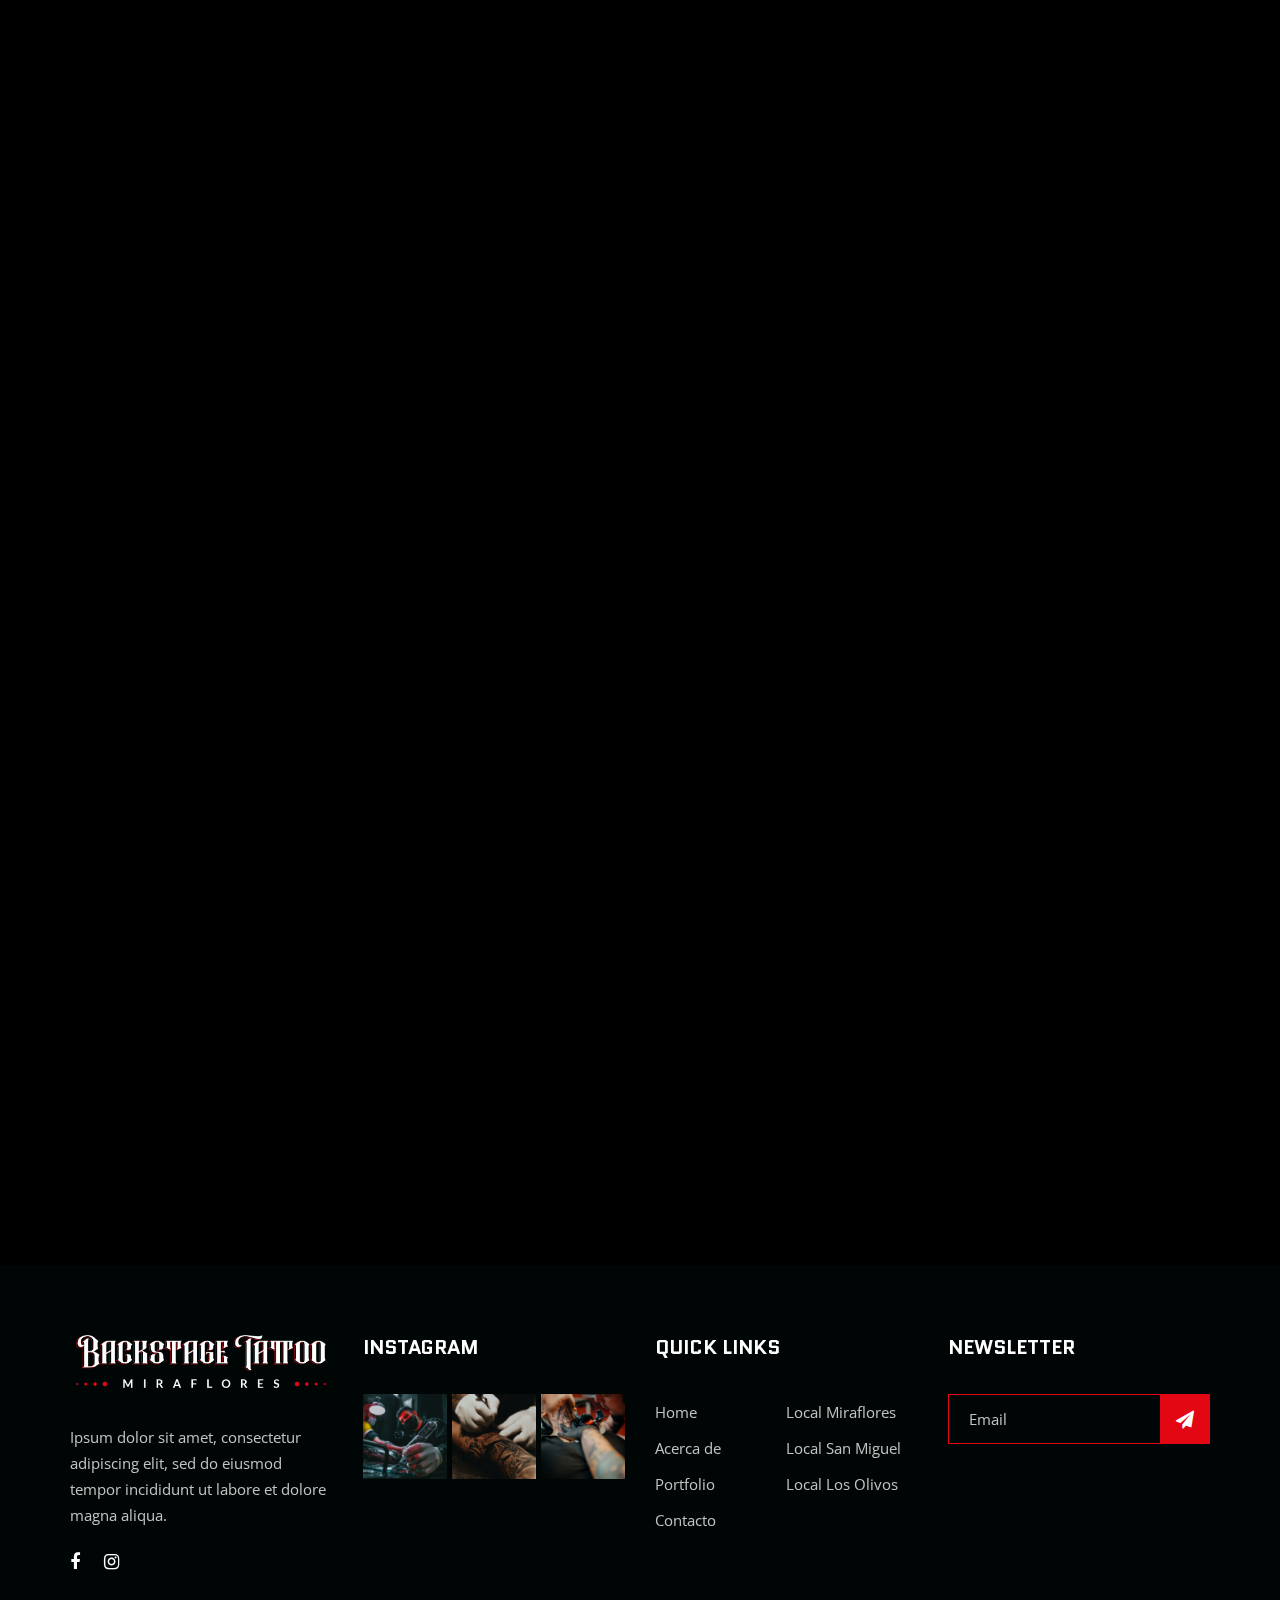
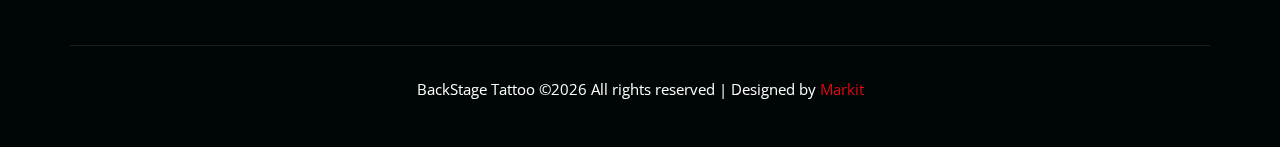
==== commit 971c9571: "Web 2.0" ====
--- a/about.html
+++ b/about.html
@@ -20,6 +20,7 @@
     <link rel="stylesheet" href="css/owl.carousel.min.css" type="text/css">
     <link rel="stylesheet" href="css/magnific-popup.css" type="text/css">
     <link rel="stylesheet" href="css/slicknav.min.css" type="text/css">
+    <link rel="stylesheet" href="css/aos.css" type="text/css">
     <link rel="stylesheet" href="css/style.css?v1.2" type="text/css">
 </head>
 
@@ -80,7 +81,7 @@
     <!-- Breadcrumb End -->
 
     <!-- About Section Begin -->
-    <section class="about-section">
+    <section class="about-section" data-aos="fade-up">
         <div class="container-fluid">
             <div class="row">
                 <div class="col-lg-6 p-0">
@@ -152,7 +153,7 @@
     <!-- About Section End -->
 
     <!-- Team Section Begin -->
-    <section class="team-section spad">
+    <section class="team-section spad" data-aos="fade-up">
         <div class="container">
             <div class="row">
                 <div class="col-lg-6 col-md-6">
@@ -234,7 +235,7 @@
     <!-- Team Section End -->
 
     <!-- Cta Section Begin -->
-    <section class="cta-section spad set-bg" data-setbg="img/cta-bg.jpg">
+    <section class="cta-section spad set-bg" data-setbg="img/cta-bg.jpg" data-aos="fade-up">
         <div class="container">
             <div class="row">
                 <div class="col-lg-12">
@@ -249,7 +250,7 @@
     <!-- Cta Section End -->
 
     <!-- Testimoial Section Begin -->
-    <section class="testimonial-section spad">
+    <section class="testimonial-section spad" data-aos="fade-up">
         <div class="container">
             <div class="row">
                 <div class="col-lg-12">
@@ -409,6 +410,7 @@
     <script src="js/masonry.pkgd.min.js"></script>
     <script src="js/jquery.slicknav.js"></script>
     <script src="js/owl.carousel.min.js"></script>
+    <script src="js/aos.js"></script>
     <script src="js/main.js?v1.2"></script>
 </body>
 
